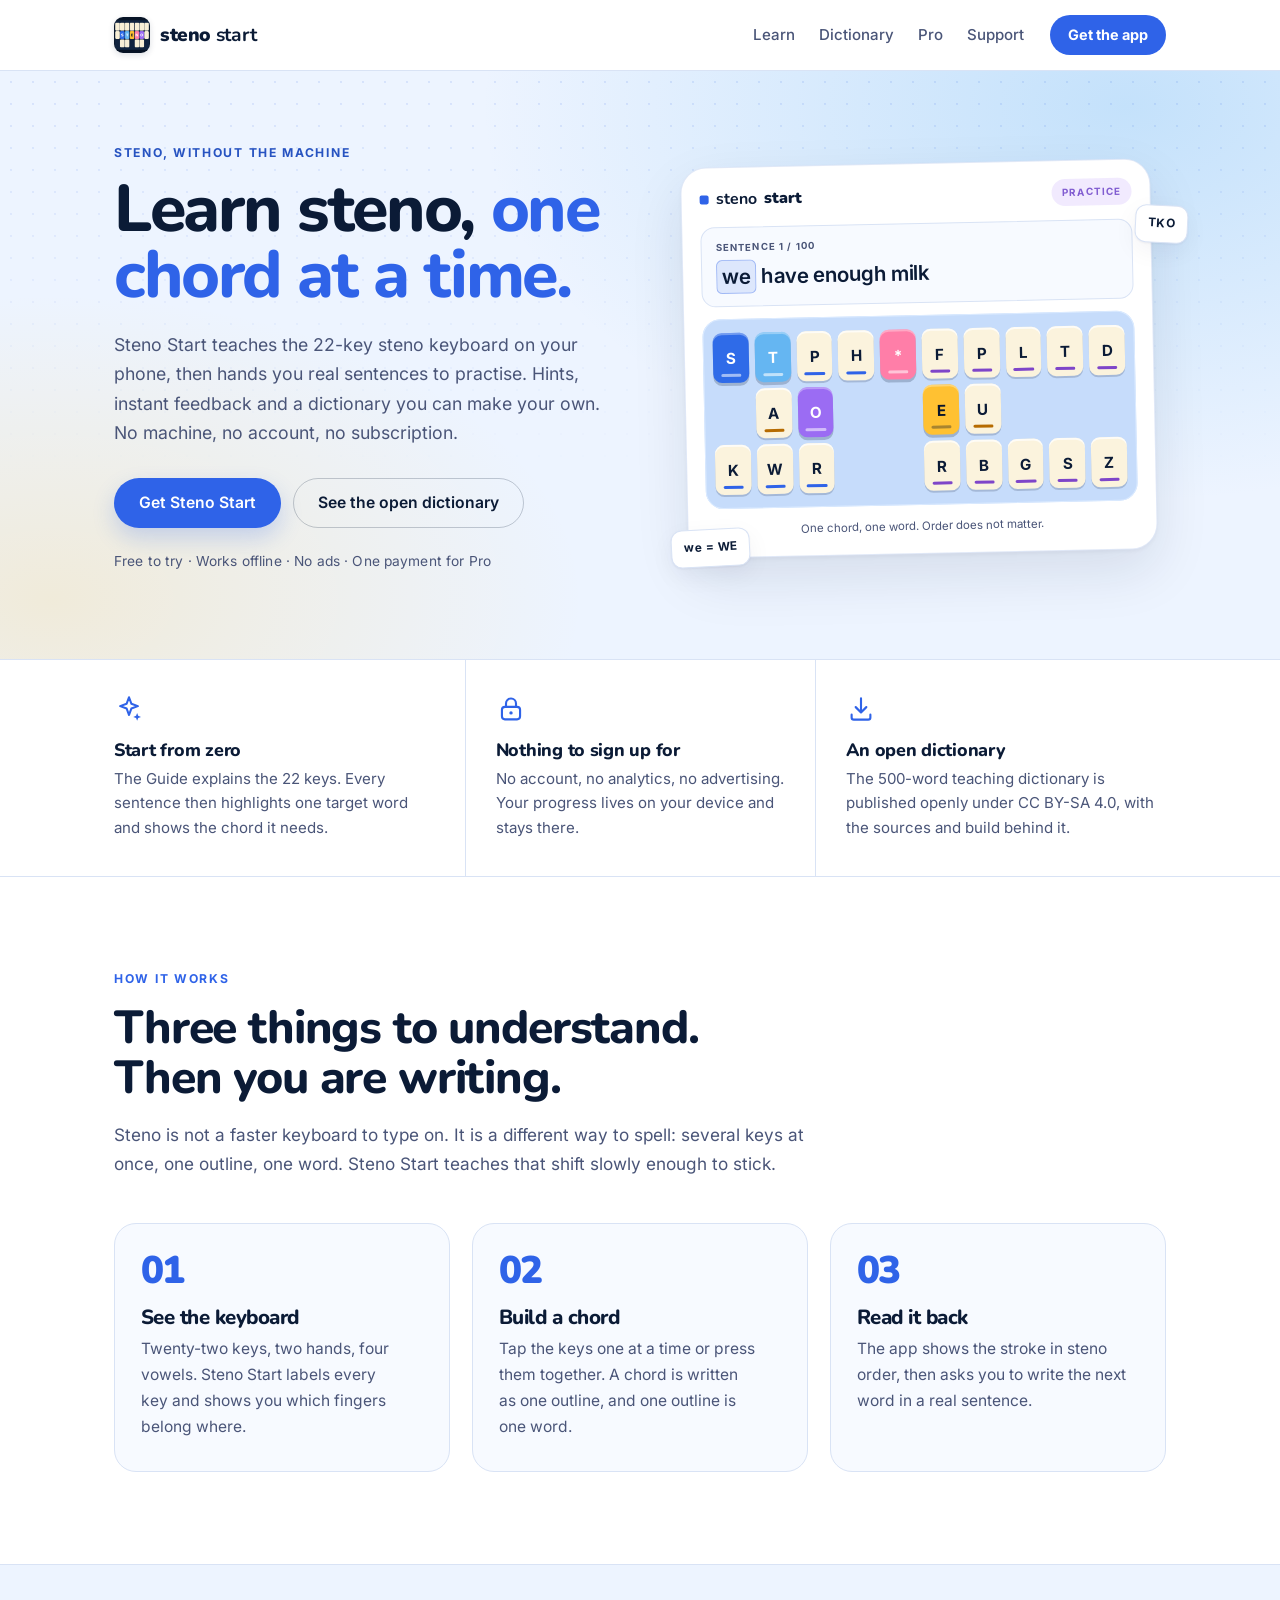
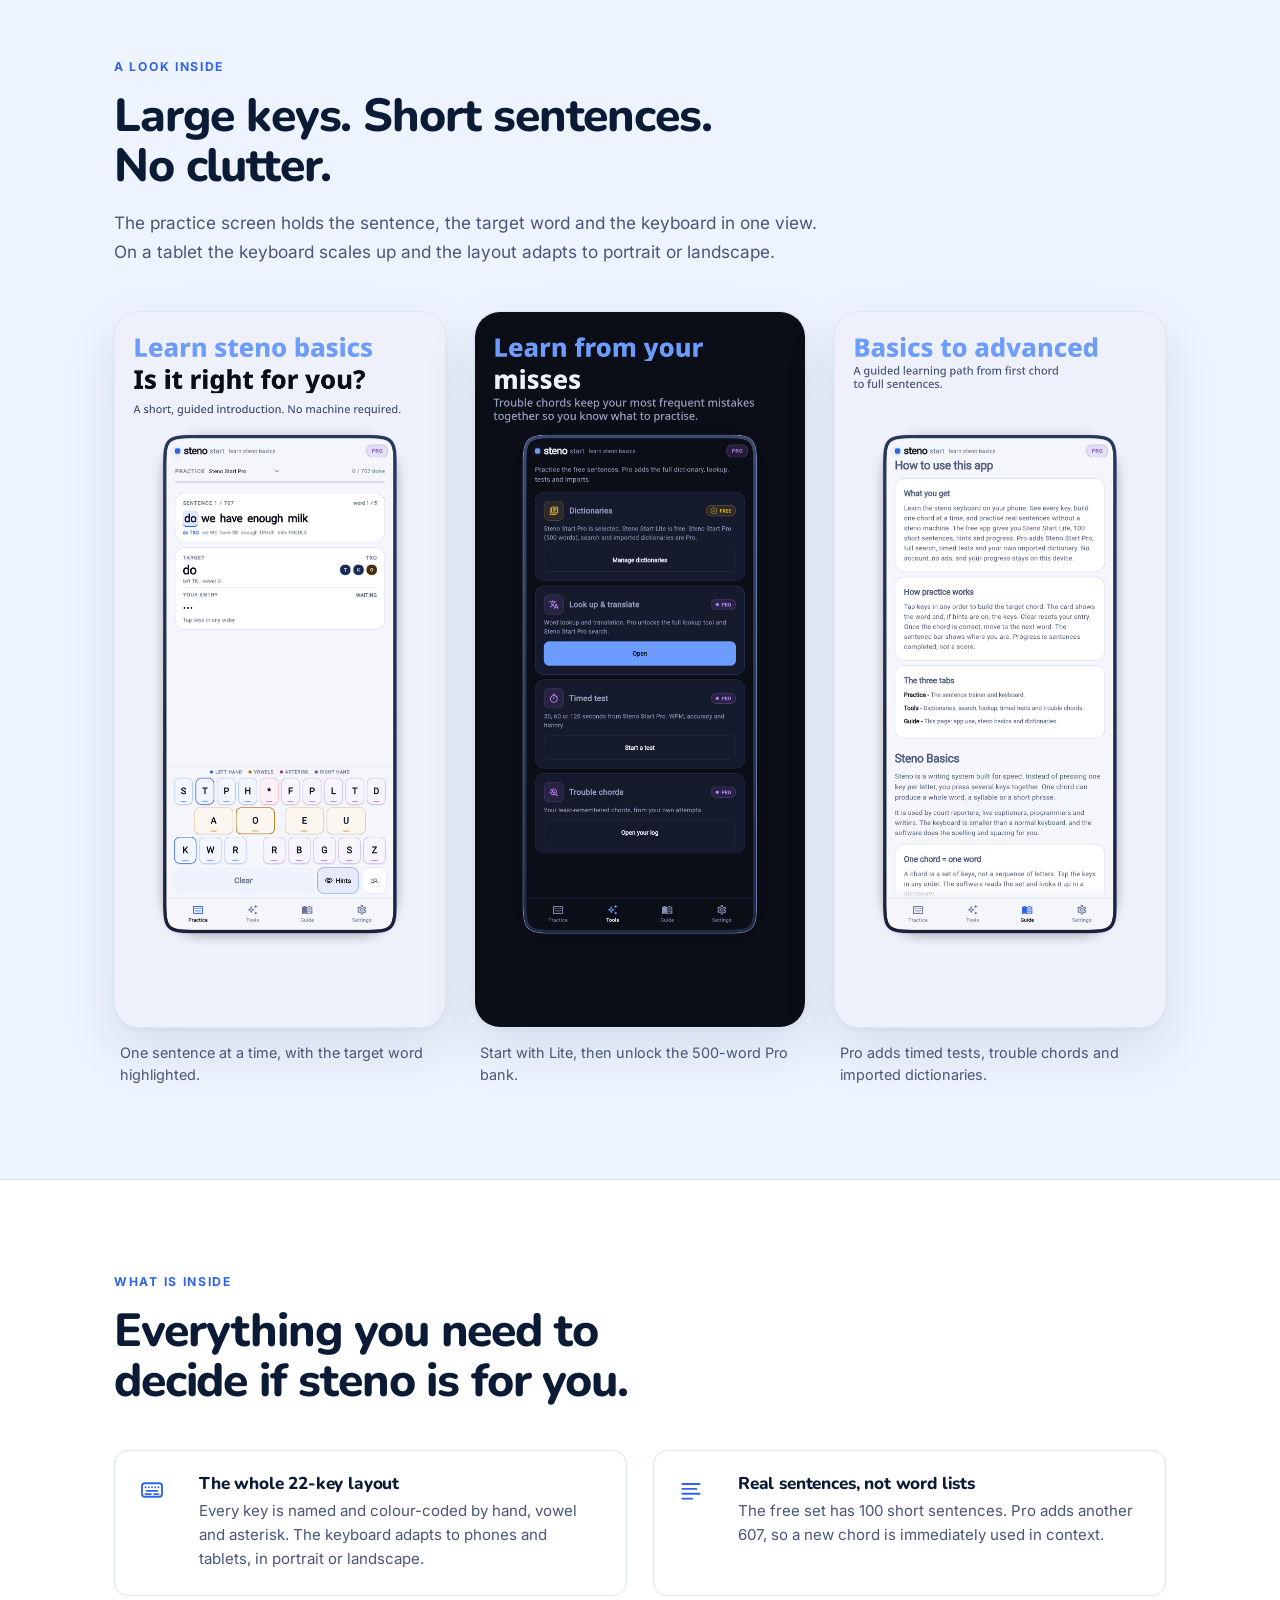
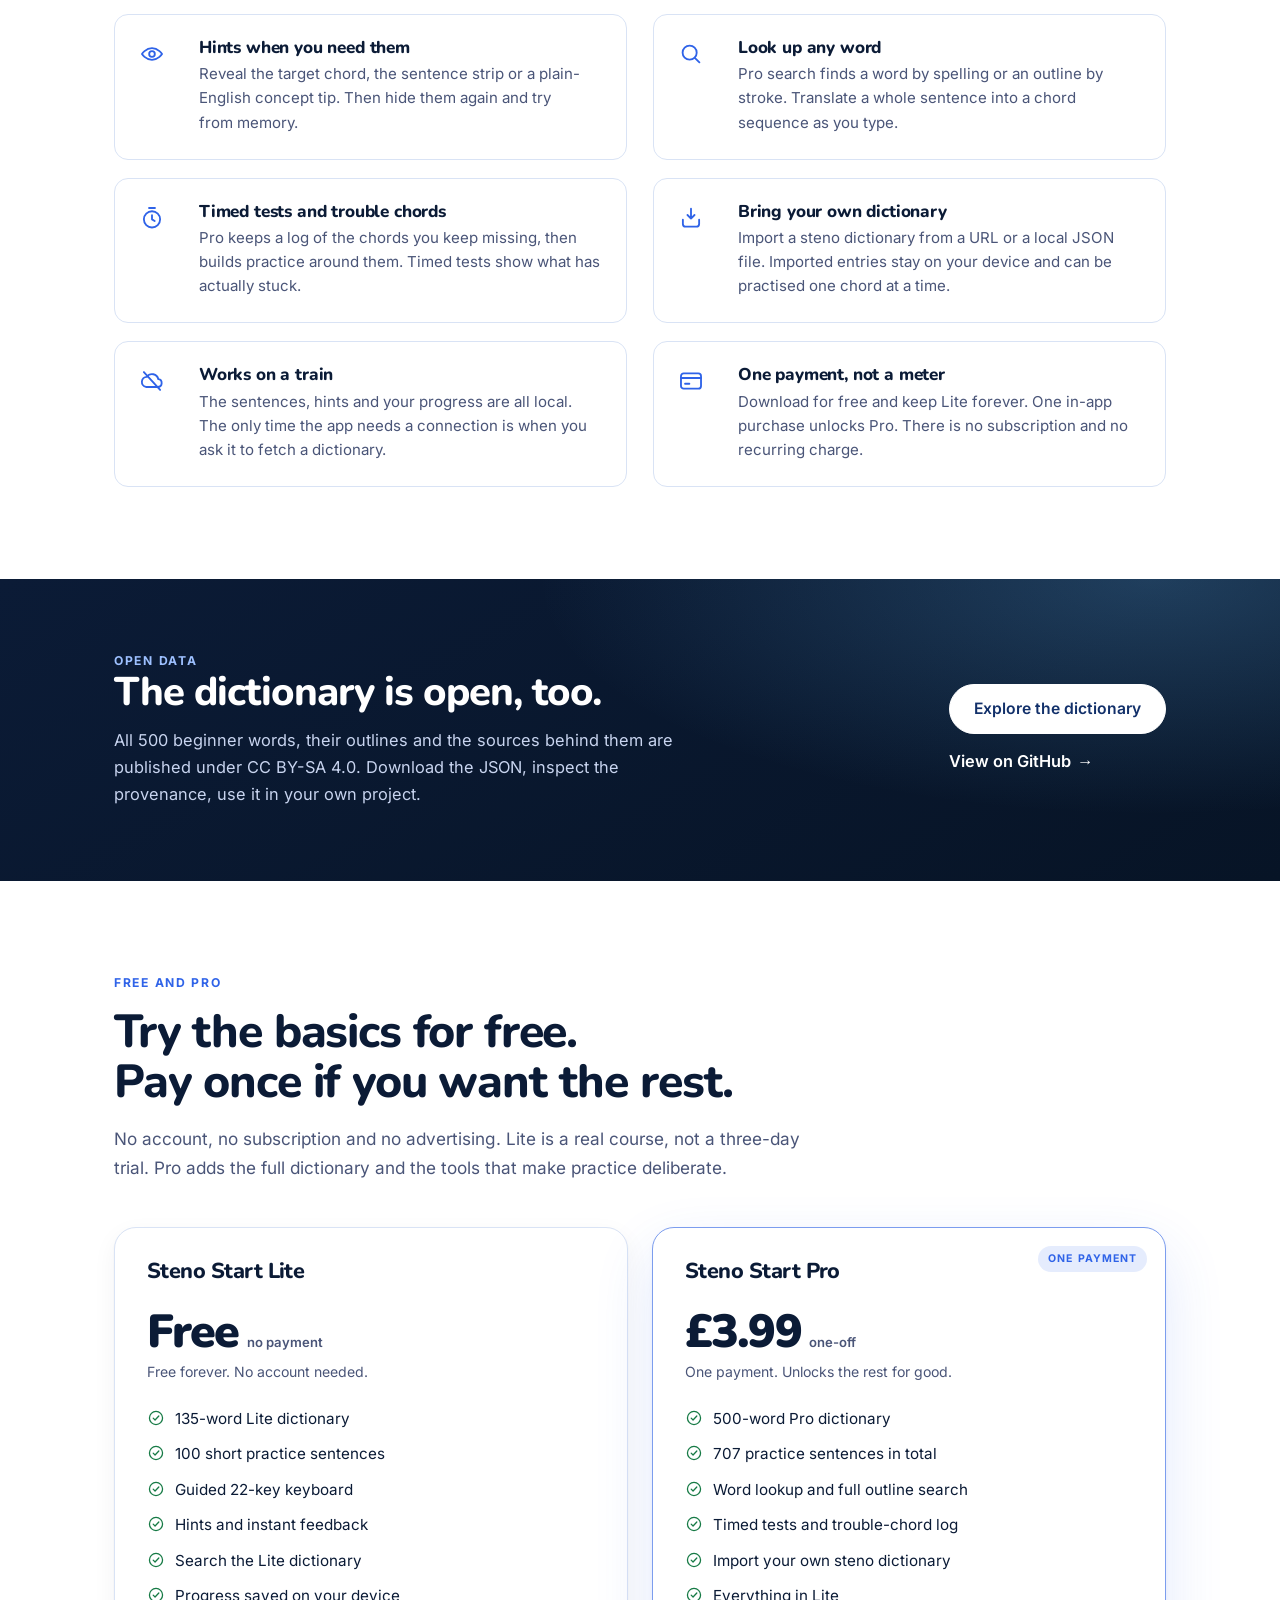
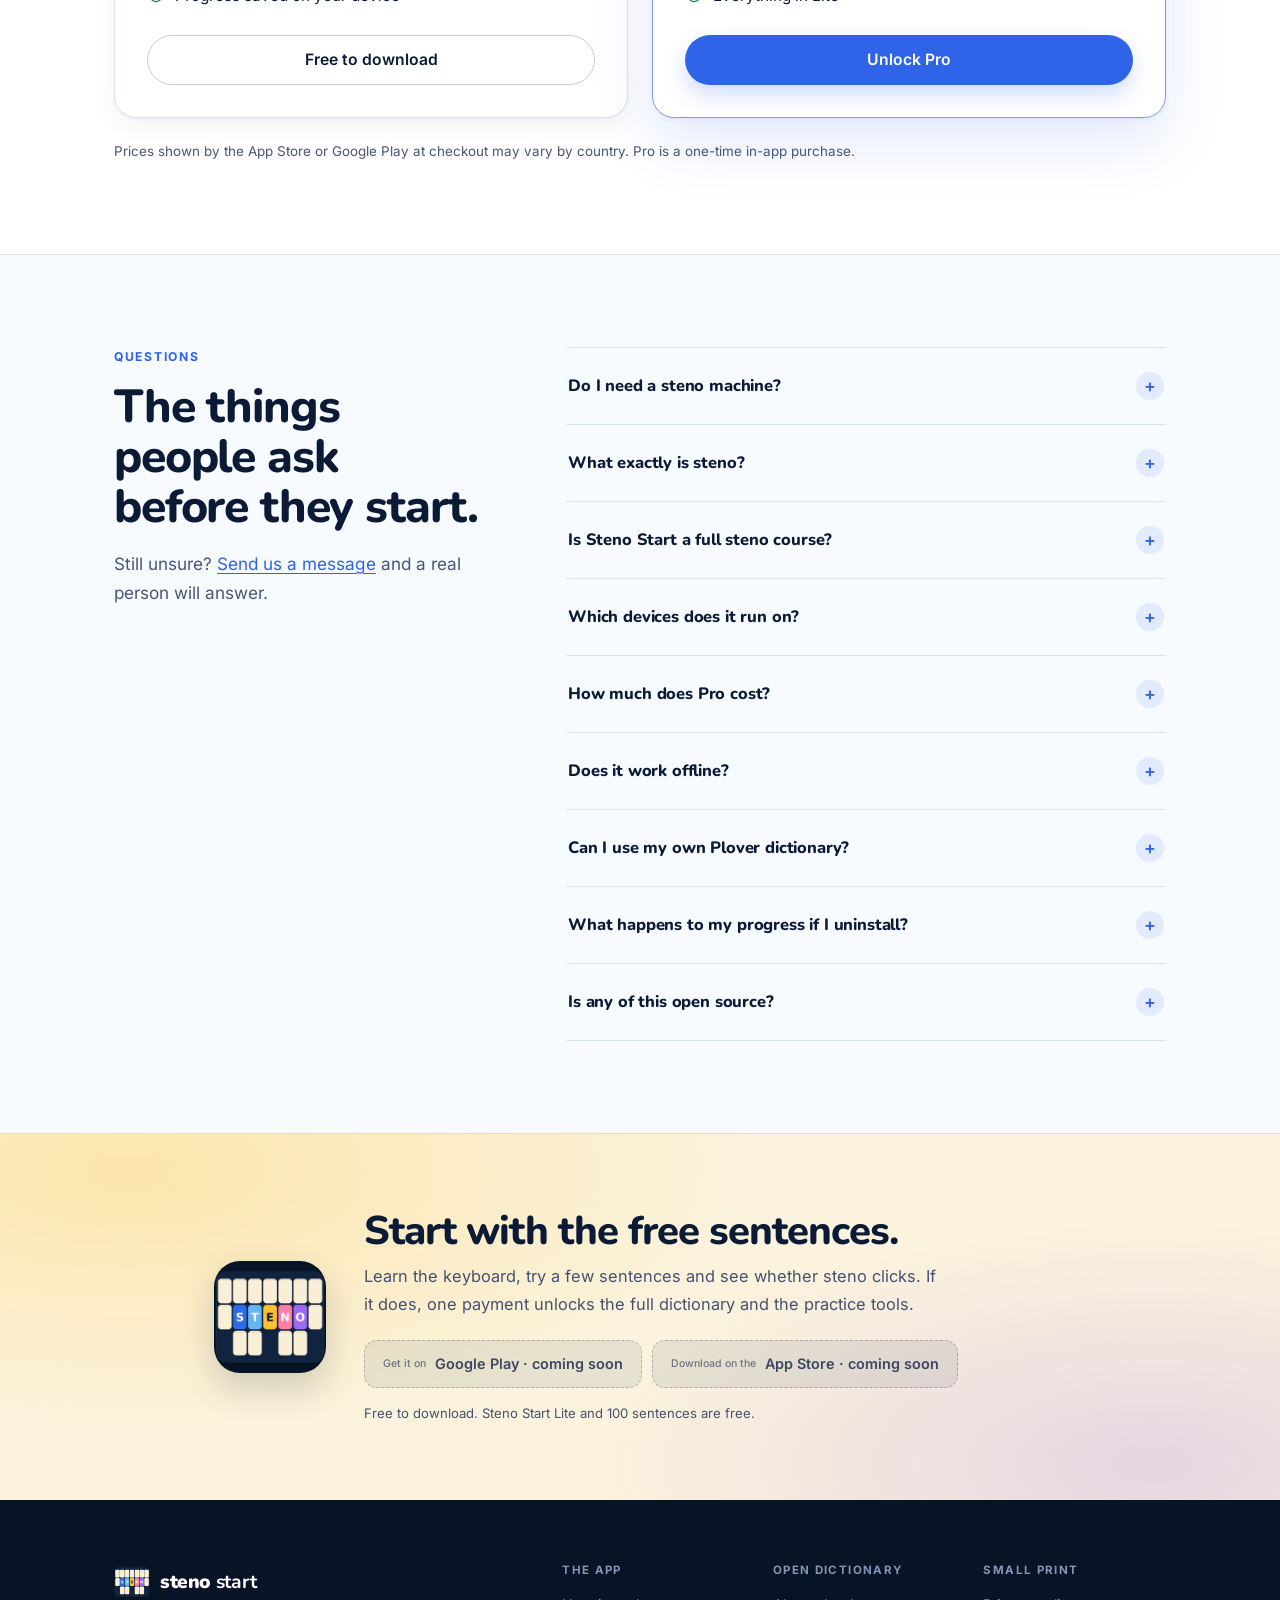
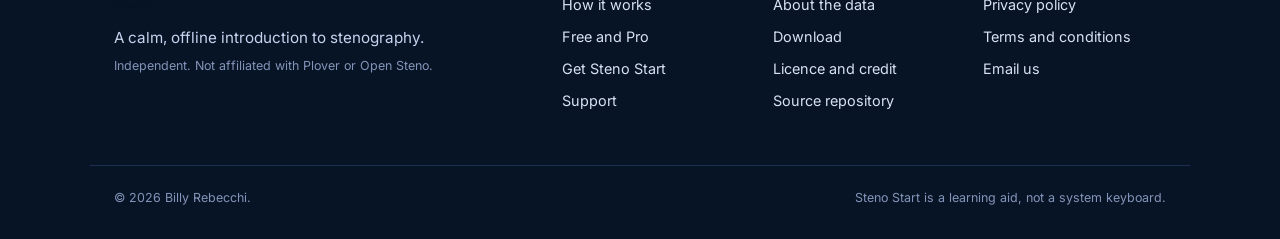
==== index.html @ 087ea514 "Publish from steno@d598748db7edc507db5e87d044914bd99d6e68d4" ====
<!doctype html>
<html lang="en-GB">
<head>
  <meta charset="utf-8">
  <meta name="viewport" content="width=device-width, initial-scale=1">
  <title>Steno Start | Learn steno basics on your phone</title>
  <meta name="description" content="A guided, offline introduction to stenography. Learn the 22-key steno keyboard one chord at a time, then practise real sentences. Free to try, one payment for Pro.">
  <meta name="robots" content="index,follow,max-image-preview:large">
  <meta name="color-scheme" content="light dark">
  <meta name="theme-color" content="#EDF4FF" media="(prefers-color-scheme: light)">
  <meta name="theme-color" content="#071426" media="(prefers-color-scheme: dark)">
  <link rel="canonical" href="https://stenostart.uk/">
  <link rel="alternate" hreflang="en-GB" href="https://stenostart.uk/">

  <meta property="og:type" content="website">
  <meta property="og:site_name" content="Steno Start">
  <meta property="og:locale" content="en_GB">
  <meta property="og:title" content="Steno Start | Learn steno basics on your phone">
  <meta property="og:description" content="A guided, offline introduction to stenography. Learn the 22-key steno keyboard one chord at a time, then practise real sentences. Free to try, one payment for Pro.">
  <meta property="og:url" content="https://stenostart.uk/">
  <meta property="og:image" content="https://stenostart.uk/assets/social.png">
  <meta property="og:image:type" content="image/png">
  <meta property="og:image:width" content="1024">
  <meta property="og:image:height" content="500">
  <meta property="og:image:alt" content="Steno Start — Learn steno basics on your phone.">
  <meta name="twitter:card" content="summary_large_image">
  <meta name="twitter:title" content="Steno Start | Learn steno basics on your phone">
  <meta name="twitter:description" content="A guided, offline introduction to stenography. Learn the 22-key steno keyboard one chord at a time, then practise real sentences. Free to try, one payment for Pro.">
  <meta name="twitter:image" content="https://stenostart.uk/assets/social.png">

  <link rel="preload" href="/assets/fonts/Inter.woff2" as="font" type="font/woff2" crossorigin>
  <link rel="preload" href="/assets/fonts/Nunito.woff2" as="font" type="font/woff2" crossorigin>
  <link rel="stylesheet" href="/assets/style.css?v=9a003804">
  <link rel="icon" href="/favicon.ico" sizes="any">
  <link rel="icon" type="image/png" href="/assets/favicon-32.png" sizes="32x32">
  <link rel="apple-touch-icon" href="/assets/apple-touch-icon.png">
  <script type="application/ld+json">{"@context":"https://schema.org","@graph":[{"@type":"Organization","@id":"https://stenostart.uk/#organisation","name":"Steno Start","url":"https://stenostart.uk/","logo":"https://stenostart.uk/assets/app-icon.png","email":"billy.rebecchi@googlemail.com"},{"@type":"WebSite","@id":"https://stenostart.uk/#website","url":"https://stenostart.uk/","name":"Steno Start","description":"A guided, offline introduction to stenography. Learn the 22-key steno keyboard one chord at a time, then practise real sentences. Free to try, one payment for Pro.","inLanguage":"en-GB","publisher":{"@id":"https://stenostart.uk/#organisation"}},{"@type":"SoftwareApplication","name":"Steno Start","applicationCategory":"EducationalApplication","applicationSubCategory":"Stenography","operatingSystem":"Android, iOS","url":"https://stenostart.uk/","description":"A guided, offline introduction to stenography. Learn the 22-key steno keyboard one chord at a time, then practise real sentences. Free to try, one payment for Pro.","inLanguage":"en-GB","image":"https://stenostart.uk/assets/social.png","publisher":{"@id":"https://stenostart.uk/#organisation"},"offers":[{"@type":"Offer","price":"0","priceCurrency":"GBP","description":"Free download with the Lite dictionary and 100 sentences."},{"@type":"Offer","price":"3.99","priceCurrency":"GBP","description":"One-off in-app purchase that unlocks Steno Start Pro."}]},{"@type":"FAQPage","mainEntity":[{"@type":"Question","name":"Do I need a steno machine?","acceptedAnswer":{"@type":"Answer","text":"No. Steno Start is a phone and tablet trainer: it shows the 22-key layout and lets you tap or touch chords on screen. To write at speed you will still need a steno keyboard or machine and software that runs it. Steno Start is a learning aid, not a system keyboard."}},{"@type":"Question","name":"What exactly is steno?","acceptedAnswer":{"@type":"Answer","text":"Stenography is a chorded way of writing. Instead of typing one letter at a time, you press several keys together and the result is a word, a sound or a brief. Court reporters, captioners and live subtitlers use it to keep up with speech."}},{"@type":"Question","name":"Is Steno Start a full steno course?","acceptedAnswer":{"@type":"Answer","text":"No. It is a guided introduction for someone who wants to understand the keyboard and try the skill before buying hardware or committing to a course. It teaches a 500-word beginner dictionary and gives you plenty of sentences to practise, but it does not promise professional speed."}},{"@type":"Question","name":"Which devices does it run on?","acceptedAnswer":{"@type":"Answer","text":"Steno Start is built for Android phones and tablets, iPhone and iPad. The store listings are being prepared. The site will link to both as soon as they are live."}},{"@type":"Question","name":"How much does Pro cost?","acceptedAnswer":{"@type":"Answer","text":"Pro is one in-app purchase of £3.99 in the UK. The store shows the exact price in your country before you buy. There is no subscription and no recurring charge."}},{"@type":"Question","name":"Does it work offline?","acceptedAnswer":{"@type":"Answer","text":"Yes. Lessons, sentences, hints and progress are stored on your device. The app only uses the network when you ask it to import a dictionary from a URL."}},{"@type":"Question","name":"Can I use my own Plover dictionary?","acceptedAnswer":{"@type":"Answer","text":"You can import a Plover-style JSON dictionary in Pro, from a URL or a local file. It stays on your device. Steno Start is independent and is not affiliated with Plover or Open Steno, and imported outlines are yours to check."}},{"@type":"Question","name":"What happens to my progress if I uninstall?","acceptedAnswer":{"@type":"Answer","text":"Progress is stored locally, so uninstalling removes it unless your phone restores it from a backup. The app has a Reset local progress option if you want to start again deliberately."}},{"@type":"Question","name":"Is any of this open source?","acceptedAnswer":{"@type":"Answer","text":"The 500-word teaching dictionary is published under CC BY-SA 4.0, with a manifest, provenance records and the sources used. You can download it, inspect it, reuse it and share it. The app itself is not open source."}}]}]}</script>
</head>
<body>
  <a class="skip-link" href="#main">Skip to content</a>

  <header class="masthead">
    <div class="shell masthead-inner">
      <a class="wordmark" href="/">
        <img class="wordmark-icon" src="/assets/app-icon.png?v=9a003804" alt="" width="36" height="36">
        <span><strong>steno</strong> start</span>
      </a>
      <nav class="masthead-nav" aria-label="Primary">
        <a href="/#learn">Learn</a>
        <a href="/dictionary/">Dictionary</a>
        <a href="/#pro">Pro</a>
        <a href="/support/">Support</a>
      </nav>
      <a class="masthead-cta" href="/#get">Get the app</a>
      <details class="mobile-nav">
        <summary>Menu</summary>
        <nav aria-label="Mobile">
          <a href="/#learn">Learn</a>
          <a href="/dictionary/">Dictionary</a>
          <a href="/#pro">Pro</a>
          <a href="/support/">Support</a>
          <a href="/#get">Get the app</a>
        </nav>
      </details>
    </div>
  </header>

  <main id="main">
<section class="hero">
  <div class="shell hero-inner">
    <div class="hero-copy">
      <p class="eyebrow">Steno, without the machine</p>
      <h1>Learn steno, <span class="accent">one chord at a time.</span></h1>
      <p class="hero-intro">Steno Start teaches the 22-key steno keyboard on your phone, then hands you real sentences to practise. Hints, instant feedback and a dictionary you can make your own. No machine, no account, no subscription.</p>
      <div class="hero-actions">
        <a class="button primary" href="#get">Get Steno Start</a>
        <a class="button ghost" href="/dictionary/">See the open dictionary</a>
      </div>
      <p class="hero-proof">Free to try · Works offline · No ads · One payment for Pro</p>
    </div>
    <div class="hero-visual">
      <div class="keyboard-card">
        <div class="keyboard-topline">
          <span class="app-name"><span class="app-dot" aria-hidden="true"></span>steno <b>start</b></span>
          <span class="keyboard-badge">PRACTICE</span>
        </div>
        <div class="keyboard-sentence">
          <span class="sentence-label">SENTENCE 1 / 100</span>
          <p><span class="sentence-target">we</span> have enough milk</p>
        </div>
        <div class="keyboard" role="img" aria-label="The 22-key steno keyboard, with the letters S T E N O highlighted on the middle row">
          <span class="kb-key is-left chip-s kb-1">S</span>
          <span class="kb-key is-left chip-t kb-2">T</span>
          <span class="kb-key is-left kb-3">P</span>
          <span class="kb-key is-left kb-4">H</span>
          <span class="kb-key is-star chip-star kb-5">*</span>
          <span class="kb-key is-right kb-6">F</span>
          <span class="kb-key is-right kb-7">P</span>
          <span class="kb-key is-right kb-8">L</span>
          <span class="kb-key is-right kb-9">T</span>
          <span class="kb-key is-right kb-10">D</span>
          <span class="kb-key is-vowel kb-2 kb-row-2">A</span>
          <span class="kb-key is-vowel chip-o kb-3 kb-row-2">O</span>
          <span class="kb-key is-vowel chip-e kb-6 kb-row-2">E</span>
          <span class="kb-key is-vowel kb-7 kb-row-2">U</span>
          <span class="kb-key is-left kb-1 kb-row-3">K</span>
          <span class="kb-key is-left kb-2 kb-row-3">W</span>
          <span class="kb-key is-left kb-3 kb-row-3">R</span>
          <span class="kb-key is-right kb-6 kb-row-3">R</span>
          <span class="kb-key is-right kb-7 kb-row-3">B</span>
          <span class="kb-key is-right kb-8 kb-row-3">G</span>
          <span class="kb-key is-right kb-9 kb-row-3">S</span>
          <span class="kb-key is-right kb-10 kb-row-3">Z</span>
        </div>
        <div class="keyboard-caption">One chord, one word. Order does not matter.</div>
      </div>
      <div class="float-chip chip-one" aria-hidden="true">TKO</div>
      <div class="float-chip chip-two" aria-hidden="true">we = WE</div>
    </div>
  </div>
</section>

<section class="highlights">
  <div class="shell">
    <ul class="highlight-list">
      <li>
        <svg class="icon highlight-icon" aria-hidden="true"><use href="/assets/icons.svg#spark"></use></svg>
        <h2>Start from zero</h2>
        <p>The Guide explains the 22 keys. Every sentence then highlights one target word and shows the chord it needs.</p>
      </li>
      <li>
        <svg class="icon highlight-icon" aria-hidden="true"><use href="/assets/icons.svg#lock"></use></svg>
        <h2>Nothing to sign up for</h2>
        <p>No account, no analytics, no advertising. Your progress lives on your device and stays there.</p>
      </li>
      <li>
        <svg class="icon highlight-icon" aria-hidden="true"><use href="/assets/icons.svg#download"></use></svg>
        <h2>An open dictionary</h2>
        <p>The 500-word teaching dictionary is published openly under CC BY-SA 4.0, with the sources and build behind it.</p>
      </li>
    </ul>
  </div>
</section>

<section class="section steps" id="learn">
  <div class="shell">
    <div class="section-head">
      <p class="eyebrow dark">How it works</p>
      <h2>Three things to understand.<br>Then you are writing.</h2>
      <p class="section-intro">Steno is not a faster keyboard to type on. It is a different way to spell: several keys at once, one outline, one word. Steno Start teaches that shift slowly enough to stick.</p>
    </div>
    <ol class="step-grid">
      <li>
        <span class="step-number">01</span>
        <h3>See the keyboard</h3>
        <p>Twenty-two keys, two hands, four vowels. Steno Start labels every key and shows you which fingers belong where.</p>
      </li>
      <li>
        <span class="step-number">02</span>
        <h3>Build a chord</h3>
        <p>Tap the keys one at a time or press them together. A chord is written as one outline, and one outline is one word.</p>
      </li>
      <li>
        <span class="step-number">03</span>
        <h3>Read it back</h3>
        <p>The app shows the stroke in steno order, then asks you to write the next word in a real sentence.</p>
      </li>
    </ol>
  </div>
</section>

<section class="section shots">
  <div class="shell">
    <div class="section-head">
      <p class="eyebrow dark">A look inside</p>
      <h2>Large keys. Short sentences.<br>No clutter.</h2>
      <p class="section-intro">The practice screen holds the sentence, the target word and the keyboard in one view. On a tablet the keyboard scales up and the layout adapts to portrait or landscape.</p>
    </div>
    <div class="shot-grid">
      <figure>
        <img src="/assets/screens/learn.png?v=9a003804" alt="Steno Start practice screen showing a sentence, the target word and the 22-key steno keyboard." width="1290" height="2796" loading="lazy">
        <figcaption>One sentence at a time, with the target word highlighted.</figcaption>
      </figure>
      <figure>
        <img src="/assets/screens/dictionaries.png?v=9a003804" alt="Steno Start dictionary screen listing the free Lite and Pro word banks." width="1290" height="2796" loading="lazy">
        <figcaption>Start with Lite, then unlock the 500-word Pro bank.</figcaption>
      </figure>
      <figure>
        <img src="/assets/screens/pro-tools.png?v=9a003804" alt="Steno Start Pro tools screen with timed tests, a trouble-chord log and sentence practice." width="1290" height="2796" loading="lazy">
        <figcaption>Pro adds timed tests, trouble chords and imported dictionaries.</figcaption>
      </figure>
    </div>
  </div>
</section>

<section class="section features">
  <div class="shell">
    <div class="section-head">
      <p class="eyebrow dark">What is inside</p>
      <h2>Everything you need to<br>decide if steno is for you.</h2>
    </div>
    <ul class="feature-grid">
      <li>
        <svg class="icon" aria-hidden="true"><use href="/assets/icons.svg#keyboard"></use></svg>
        <div>
          <h3>The whole 22-key layout</h3>
          <p>Every key is named and colour-coded by hand, vowel and asterisk. The keyboard adapts to phones and tablets, in portrait or landscape.</p>
        </div>
      </li>
      <li>
        <svg class="icon" aria-hidden="true"><use href="/assets/icons.svg#sentence"></use></svg>
        <div>
          <h3>Real sentences, not word lists</h3>
          <p>The free set has 100 short sentences. Pro adds another 607, so a new chord is immediately used in context.</p>
        </div>
      </li>
      <li>
        <svg class="icon" aria-hidden="true"><use href="/assets/icons.svg#eye"></use></svg>
        <div>
          <h3>Hints when you need them</h3>
          <p>Reveal the target chord, the sentence strip or a plain-English concept tip. Then hide them again and try from memory.</p>
        </div>
      </li>
      <li>
        <svg class="icon" aria-hidden="true"><use href="/assets/icons.svg#search"></use></svg>
        <div>
          <h3>Look up any word</h3>
          <p>Pro search finds a word by spelling or an outline by stroke. Translate a whole sentence into a chord sequence as you type.</p>
        </div>
      </li>
      <li>
        <svg class="icon" aria-hidden="true"><use href="/assets/icons.svg#timer"></use></svg>
        <div>
          <h3>Timed tests and trouble chords</h3>
          <p>Pro keeps a log of the chords you keep missing, then builds practice around them. Timed tests show what has actually stuck.</p>
        </div>
      </li>
      <li>
        <svg class="icon" aria-hidden="true"><use href="/assets/icons.svg#import"></use></svg>
        <div>
          <h3>Bring your own dictionary</h3>
          <p>Import a steno dictionary from a URL or a local JSON file. Imported entries stay on your device and can be practised one chord at a time.</p>
        </div>
      </li>
      <li>
        <svg class="icon" aria-hidden="true"><use href="/assets/icons.svg#offline"></use></svg>
        <div>
          <h3>Works on a train</h3>
          <p>The sentences, hints and your progress are all local. The only time the app needs a connection is when you ask it to fetch a dictionary.</p>
        </div>
      </li>
      <li>
        <svg class="icon" aria-hidden="true"><use href="/assets/icons.svg#card"></use></svg>
        <div>
          <h3>One payment, not a meter</h3>
          <p>Download for free and keep Lite forever. One in-app purchase unlocks Pro. There is no subscription and no recurring charge.</p>
        </div>
      </li>
    </ul>
  </div>
</section>

<section class="dictionary-band">
  <div class="shell dictionary-band-inner">
    <div>
      <p class="eyebrow">Open data</p>
      <h2>The dictionary is open, too.</h2>
      <p>All 500 beginner words, their outlines and the sources behind them are published under CC BY-SA 4.0. Download the JSON, inspect the provenance, use it in your own project.</p>
    </div>
    <div class="dictionary-band-actions">
      <a class="button light" href="/dictionary/">Explore the dictionary</a>
      <a class="text-link light-link" href="https://github.com/thebillington/steno-start-open-dict" rel="noopener">View on GitHub <span aria-hidden="true">→</span></a>
    </div>
  </div>
</section>

<section class="section pricing" id="pro">
  <div class="shell">
    <div class="section-head">
      <p class="eyebrow dark">Free and Pro</p>
      <h2>Try the basics for free.<br>Pay once if you want the rest.</h2>
      <p class="section-intro">No account, no subscription and no advertising. Lite is a real course, not a three-day trial. Pro adds the full dictionary and the tools that make practice deliberate.</p>
    </div>
    <div class="plan-grid">
      <article class="plan">
                <h3>Steno Start Lite</h3>
        <p class="plan-price"><strong>Free</strong><span>no payment</span></p>
        <p class="plan-note">Free forever. No account needed.</p>
        <ul class="plan-points">
          <li><svg class="icon" aria-hidden="true"><use href="/assets/icons.svg#check"></use></svg><span>135-word Lite dictionary</span></li>
          <li><svg class="icon" aria-hidden="true"><use href="/assets/icons.svg#check"></use></svg><span>100 short practice sentences</span></li>
          <li><svg class="icon" aria-hidden="true"><use href="/assets/icons.svg#check"></use></svg><span>Guided 22-key keyboard</span></li>
          <li><svg class="icon" aria-hidden="true"><use href="/assets/icons.svg#check"></use></svg><span>Hints and instant feedback</span></li>
          <li><svg class="icon" aria-hidden="true"><use href="/assets/icons.svg#check"></use></svg><span>Search the Lite dictionary</span></li>
          <li><svg class="icon" aria-hidden="true"><use href="/assets/icons.svg#check"></use></svg><span>Progress saved on your device</span></li>
        </ul>
        <a class="button ghost" href="#get">Free to download</a>
      </article>
      <article class="plan featured">
        <span class="plan-badge">One payment</span>
        <h3>Steno Start Pro</h3>
        <p class="plan-price"><strong>£3.99</strong><span>one-off</span></p>
        <p class="plan-note">One payment. Unlocks the rest for good.</p>
        <ul class="plan-points">
          <li><svg class="icon" aria-hidden="true"><use href="/assets/icons.svg#check"></use></svg><span>500-word Pro dictionary</span></li>
          <li><svg class="icon" aria-hidden="true"><use href="/assets/icons.svg#check"></use></svg><span>707 practice sentences in total</span></li>
          <li><svg class="icon" aria-hidden="true"><use href="/assets/icons.svg#check"></use></svg><span>Word lookup and full outline search</span></li>
          <li><svg class="icon" aria-hidden="true"><use href="/assets/icons.svg#check"></use></svg><span>Timed tests and trouble-chord log</span></li>
          <li><svg class="icon" aria-hidden="true"><use href="/assets/icons.svg#check"></use></svg><span>Import your own steno dictionary</span></li>
          <li><svg class="icon" aria-hidden="true"><use href="/assets/icons.svg#check"></use></svg><span>Everything in Lite</span></li>
        </ul>
        <a class="button primary" href="#get">Unlock Pro</a>
      </article>
    </div>
    <p class="pricing-note">Prices shown by the App Store or Google Play at checkout may vary by country. Pro is a one-time in-app purchase.</p>
  </div>
</section>

<section class="section faq" id="faq">
  <div class="shell faq-inner">
    <div class="section-head faq-head">
      <p class="eyebrow dark">Questions</p>
      <h2>The things people ask<br>before they start.</h2>
      <p class="section-intro">Still unsure? <a href="/support/">Send us a message</a> and a real person will answer.</p>
    </div>
    <div class="faq-list">
      <details>
        <summary>Do I need a steno machine?</summary>
        <p>No. Steno Start is a phone and tablet trainer: it shows the 22-key layout and lets you tap or touch chords on screen. To write at speed you will still need a steno keyboard or machine and software that runs it. Steno Start is a learning aid, not a system keyboard.</p>
      </details>
      <details>
        <summary>What exactly is steno?</summary>
        <p>Stenography is a chorded way of writing. Instead of typing one letter at a time, you press several keys together and the result is a word, a sound or a brief. Court reporters, captioners and live subtitlers use it to keep up with speech.</p>
      </details>
      <details>
        <summary>Is Steno Start a full steno course?</summary>
        <p>No. It is a guided introduction for someone who wants to understand the keyboard and try the skill before buying hardware or committing to a course. It teaches a 500-word beginner dictionary and gives you plenty of sentences to practise, but it does not promise professional speed.</p>
      </details>
      <details>
        <summary>Which devices does it run on?</summary>
        <p>Steno Start is built for Android phones and tablets, iPhone and iPad. The store listings are being prepared. The site will link to both as soon as they are live.</p>
      </details>
      <details>
        <summary>How much does Pro cost?</summary>
        <p>Pro is one in-app purchase of £3.99 in the UK. The store shows the exact price in your country before you buy. There is no subscription and no recurring charge.</p>
      </details>
      <details>
        <summary>Does it work offline?</summary>
        <p>Yes. Lessons, sentences, hints and progress are stored on your device. The app only uses the network when you ask it to import a dictionary from a URL.</p>
      </details>
      <details>
        <summary>Can I use my own Plover dictionary?</summary>
        <p>You can import a Plover-style JSON dictionary in Pro, from a URL or a local file. It stays on your device. Steno Start is independent and is not affiliated with Plover or Open Steno, and imported outlines are yours to check.</p>
      </details>
      <details>
        <summary>What happens to my progress if I uninstall?</summary>
        <p>Progress is stored locally, so uninstalling removes it unless your phone restores it from a backup. The app has a Reset local progress option if you want to start again deliberately.</p>
      </details>
      <details>
        <summary>Is any of this open source?</summary>
        <p>The 500-word teaching dictionary is published under CC BY-SA 4.0, with a manifest, provenance records and the sources used. You can download it, inspect it, reuse it and share it. The app itself is not open source.</p>
      </details>
    </div>
  </div>
</section>

<section class="get" id="get">
  <div class="shell get-inner">
    <img class="get-icon" src="/assets/app-icon.png?v=9a003804" alt="" width="112" height="112">
    <div class="get-copy">
      <h2>Start with the free sentences.</h2>
      <p>Learn the keyboard, try a few sentences and see whether steno clicks. If it does, one payment unlocks the full dictionary and the practice tools.</p>
      <div class="store-row">
        <span class="store-badge is-soon" aria-disabled="true"><span>Get it on</span>Google Play · coming soon</span>
        <span class="store-badge is-soon" aria-disabled="true"><span>Download on the</span>App Store · coming soon</span>
      </div>
      <p class="get-note">Free to download. Steno Start Lite and 100 sentences are free.</p>
    </div>
  </div>
</section>

  </main>

  <footer class="footer">
    <div class="shell footer-inner">
      <div class="footer-brand">
        <a class="wordmark" href="/">
          <img class="wordmark-icon" src="/assets/app-icon.png?v=9a003804" alt="" width="32" height="32">
          <span><strong>steno</strong> start</span>
        </a>
        <p class="footer-tag">A calm, offline introduction to stenography.</p>
        <p class="footer-independent">Independent. Not affiliated with Plover or Open Steno.</p>
      </div>
      <nav class="footer-nav" aria-label="Footer">
        <div>
          <h2>The app</h2>
          <a href="/#learn">How it works</a>
          <a href="/#pro">Free and Pro</a>
          <a href="/#get">Get Steno Start</a>
          <a href="/support/">Support</a>
        </div>
        <div>
          <h2>Open dictionary</h2>
          <a href="/dictionary/">About the data</a>
          <a href="/dictionary/#download">Download</a>
          <a href="/dictionary/#licence">Licence and credit</a>
          <a href="https://github.com/thebillington/steno-start-open-dict" rel="noopener">Source repository</a>
        </div>
        <div>
          <h2>Small print</h2>
          <a href="/privacy/">Privacy policy</a>
          <a href="/terms/">Terms and conditions</a>
          <a href="mailto:billy.rebecchi@googlemail.com">Email us</a>
        </div>
      </nav>
    </div>
    <div class="shell footer-legal">
      <p>&copy; 2026 Billy Rebecchi.</p>
      <p>Steno Start is a learning aid, not a system keyboard.</p>
    </div>
  </footer>
</body>
</html>
---- assets/style.css ----
/* Steno Start — the site.
   Type and colour come from the app icon: a blue keyboard plate, cream keys
   and five colour-coded steno keys. Nunito for display, Inter for text. */

@font-face {
  font-family: "Inter";
  src: url("/assets/fonts/Inter.woff2") format("woff2");
  font-weight: 400 700;
  font-style: normal;
  font-display: swap;
}

@font-face {
  font-family: "Nunito";
  src: url("/assets/fonts/Nunito.woff2") format("woff2");
  font-weight: 700 900;
  font-style: normal;
  font-display: swap;
}

:root {
  --brand: #2f63e8;
  --brand-deep: #1e48b8;
  --sky: #65b6f2;
  --amber: #ffc132;
  --pink: #ff6b9d;
  --purple: #9b6cf3;
  --ink: #0b1b36;
  --muted: #4a5578;
  --line: #d9e3f5;
  --paper: #ffffff;
  --wash: #edf4ff;
  --wash-2: #f7faff;
  --cream: #fbf3dd;
  --cream-deep: #f5e7c2;
  --warm: #fbf3dd;
  --warm-line: #eadcb4;
  --warm-ink: #0b1b36;
  --warm-muted: #46516f;
  --warm-glow-a: rgba(255, 193, 50, .28);
  --warm-glow-b: rgba(155, 108, 243, .22);
  --navy: #071426;
  --on-brand: #ffffff;
  --ok: #167a45;
  --shadow-sm: 0 1px 2px rgba(11, 27, 54, .05), 0 8px 24px rgba(11, 27, 54, .05);
  --shadow: 0 2px 4px rgba(11, 27, 54, .04), 0 22px 54px rgba(11, 27, 54, .10);
  --radius: 22px;
  --radius-sm: 14px;
  --shell: 1100px;
}

@media (prefers-color-scheme: dark) {
  :root {
    --brand: #6d9cff;
    --brand-deep: #4f7fe8;
    --ink: #eef0fb;
    --muted: #a8b3d1;
    --line: #243354;
    --paper: #0b0e17;
    --wash: #0f1422;
    --wash-2: #111830;
    --cream: #f8efd6;
    --cream-deep: #e9dcb9;
    --warm: #17140f;
    --warm-line: #332c1d;
    --warm-ink: #f3edea;
    --warm-muted: #c4b9a8;
    --warm-glow-a: rgba(255, 193, 50, .10);
    --warm-glow-b: rgba(155, 108, 243, .12);
    --navy: #071426;
    --on-brand: #081022;
    --ok: #4ade80;
    --shadow-sm: 0 1px 2px rgba(0, 0, 0, .35), 0 10px 28px rgba(0, 0, 0, .28);
    --shadow: 0 2px 4px rgba(0, 0, 0, .4), 0 24px 60px rgba(0, 0, 0, .4);
  }
}

*,
*::before,
*::after { box-sizing: border-box; }

html {
  -webkit-text-size-adjust: 100%;
  scroll-behavior: smooth;
  scroll-padding-top: 84px;
}

@media (prefers-reduced-motion: reduce) {
  html { scroll-behavior: auto; }
  *, *::before, *::after { animation-duration: .01ms !important; transition-duration: .01ms !important; }
}

body {
  margin: 0;
  background: var(--paper);
  color: var(--ink);
  font-family: "Inter", -apple-system, BlinkMacSystemFont, "Segoe UI", Roboto, sans-serif;
  font-size: 1.02rem;
  line-height: 1.68;
  -webkit-font-smoothing: antialiased;
  text-rendering: optimizeLegibility;
}

img { max-width: 100%; height: auto; }

a { color: var(--brand); text-underline-offset: 3px; }

h1, h2, h3 {
  font-family: "Nunito", "Inter", system-ui, sans-serif;
  font-weight: 800;
  letter-spacing: -0.025em;
  line-height: 1.08;
  text-wrap: balance;
}

p { text-wrap: pretty; }

.shell {
  width: 100%;
  max-width: var(--shell);
  margin: 0 auto;
  padding: 0 24px;
}

.visually-hidden {
  position: absolute;
  width: 1px;
  height: 1px;
  margin: -1px;
  padding: 0;
  overflow: hidden;
  clip: rect(0 0 0 0);
  white-space: nowrap;
  border: 0;
}

.skip-link {
  position: absolute;
  left: -9999px;
  top: 0;
  background: var(--paper);
  color: var(--ink);
  padding: 12px 18px;
  border-radius: 0 0 10px 0;
  z-index: 20;
}

.skip-link:focus { left: 0; }

:focus-visible {
  outline: 3px solid var(--brand);
  outline-offset: 3px;
  border-radius: 4px;
}

.icon {
  width: 1.35em;
  height: 1.35em;
  flex: none;
  vertical-align: -0.2em;
}

/* ---------- masthead ---------- */

.masthead {
  position: sticky;
  top: 0;
  z-index: 10;
  background: color-mix(in srgb, var(--paper) 88%, transparent);
  backdrop-filter: saturate(180%) blur(14px);
  border-bottom: 1px solid var(--line);
}

.masthead-inner {
  display: flex;
  align-items: center;
  gap: 26px;
  min-height: 70px;
}

.wordmark {
  display: inline-flex;
  align-items: center;
  gap: 10px;
  color: var(--ink);
  text-decoration: none;
  font-family: "Nunito", sans-serif;
  font-weight: 700;
  font-size: 1.2rem;
  letter-spacing: -0.02em;
  flex: none;
}

.wordmark strong { font-weight: 900; }

.wordmark-icon {
  width: 36px;
  height: 36px;
  border-radius: 9px;
  box-shadow: 0 2px 6px rgba(11, 27, 54, .14);
}

.masthead-nav {
  display: flex;
  gap: 24px;
  margin-left: auto;
}

.masthead-nav a {
  color: var(--muted);
  text-decoration: none;
  font-size: .94rem;
  font-weight: 500;
}

.masthead-nav a:hover { color: var(--ink); }

.masthead-cta {
  display: inline-flex;
  align-items: center;
  justify-content: center;
  min-height: 40px;
  padding: 0 18px;
  border-radius: 999px;
  background: var(--brand);
  color: var(--on-brand);
  text-decoration: none;
  font-size: .9rem;
  font-weight: 700;
  white-space: nowrap;
}

.masthead-cta:hover { background: var(--brand-deep); }

.mobile-nav { display: none; position: relative; }

.mobile-nav summary {
  list-style: none;
  cursor: pointer;
  padding: 8px 12px;
  border: 1px solid var(--line);
  border-radius: 999px;
  font-size: .85rem;
  font-weight: 600;
  color: var(--ink);
}

.mobile-nav summary::-webkit-details-marker { display: none; }

.mobile-nav summary::after {
  content: " ▾";
  font-size: .7rem;
  color: var(--muted);
}

.mobile-nav nav {
  position: absolute;
  right: 0;
  top: calc(100% + 16px);
  display: grid;
  width: 210px;
  padding: 10px;
  background: var(--paper);
  border: 1px solid var(--line);
  border-radius: 16px;
  box-shadow: var(--shadow);
  z-index: 20;
}

.mobile-nav nav a {
  padding: 10px 12px;
  border-radius: 9px;
  color: var(--ink);
  text-decoration: none;
  font-size: .92rem;
  font-weight: 500;
}

.mobile-nav nav a:hover { background: var(--wash); color: var(--brand); }

/* ---------- shared type and buttons ---------- */

.eyebrow {
  margin: 0 0 14px;
  text-transform: uppercase;
  letter-spacing: .14em;
  font-size: .76rem;
  font-weight: 700;
  color: color-mix(in srgb, var(--brand) 78%, var(--ink));
}

.eyebrow.dark { color: var(--brand); }

.accent { color: var(--brand); }

.button {
  display: inline-flex;
  align-items: center;
  justify-content: center;
  gap: 8px;
  min-height: 50px;
  padding: 0 24px;
  border: 1px solid transparent;
  border-radius: 999px;
  font: inherit;
  font-size: .98rem;
  font-weight: 600;
  text-decoration: none;
  cursor: pointer;
  transition: transform .15s ease, background-color .15s ease, border-color .15s ease;
}

.button:hover { transform: translateY(-1px); }

.button.primary {
  background: var(--brand);
  color: var(--on-brand);
  box-shadow: 0 10px 22px rgba(47, 99, 232, .22);
}

.button.primary:hover { background: var(--brand-deep); }

.button.ghost {
  background: transparent;
  border-color: color-mix(in srgb, var(--ink) 22%, transparent);
  color: var(--ink);
}

.button.ghost:hover {
  border-color: var(--brand);
  color: var(--brand);
}

.button.light {
  background: #fff;
  color: #12306a;
  border-color: #fff;
}

.button.light:hover { background: var(--cream); border-color: var(--cream); }

.button[aria-disabled="true"],
.button.is-disabled {
  background: color-mix(in srgb, var(--paper) 70%, var(--line));
  color: var(--muted);
  border-color: var(--line);
  cursor: default;
  box-shadow: none;
}

.button[aria-disabled="true"]:hover,
.button.is-disabled:hover { transform: none; }

.text-link {
  font-weight: 600;
  text-decoration: none;
  display: inline-flex;
  align-items: center;
  gap: 6px;
}

.text-link:hover { text-decoration: underline; }

.light-link { color: #fff; }

.section { padding: 92px 0; }

.section-head {
  max-width: 760px;
  margin-bottom: 44px;
}

.section-head h2 {
  margin: 0 0 18px;
  font-size: clamp(1.9rem, 3.8vw, 2.9rem);
}

.section-intro {
  margin: 0;
  color: var(--muted);
  font-size: 1.07rem;
  max-width: 64ch;
}

/* ---------- hero ---------- */

.hero {
  position: relative;
  overflow: hidden;
  background:
    radial-gradient(90% 120% at 88% 6%, rgba(101, 182, 242, .30), transparent 56%),
    radial-gradient(80% 100% at 4% 90%, rgba(255, 193, 50, .18), transparent 52%),
    var(--wash);
  padding: 72px 0 86px;
  border-bottom: 1px solid var(--line);
}

.hero::before {
  content: "";
  position: absolute;
  inset: 0;
  background-image: radial-gradient(currentColor 1px, transparent 1px);
  background-size: 22px 22px;
  color: color-mix(in srgb, var(--brand) 12%, transparent);
  mask-image: linear-gradient(to bottom, black, transparent 70%);
  pointer-events: none;
}

.hero-inner {
  position: relative;
  display: grid;
  grid-template-columns: minmax(0, 1.02fr) minmax(0, 1fr);
  align-items: center;
  gap: 56px;
}

.hero h1 {
  margin: 0 0 22px;
  font-size: clamp(2.55rem, 5.6vw, 4.15rem);
  letter-spacing: -0.035em;
  line-height: .98;
}

.hero-intro {
  margin: 0 0 30px;
  max-width: 52ch;
  font-size: 1.1rem;
  color: var(--muted);
}

.hero-actions {
  display: flex;
  flex-wrap: wrap;
  gap: 12px;
  align-items: center;
}

.hero-proof {
  margin: 22px 0 0;
  font-size: .86rem;
  color: var(--muted);
  letter-spacing: .01em;
}

.hero-visual {
  position: relative;
  display: flex;
  justify-content: center;
}

.keyboard-card {
  width: min(100%, 470px);
  background: var(--paper);
  border: 1px solid color-mix(in srgb, var(--line) 80%, transparent);
  border-radius: 26px;
  padding: 18px 18px 16px;
  box-shadow: var(--shadow);
  transform: rotate(-1.2deg);
}

.keyboard-topline {
  display: flex;
  align-items: center;
  justify-content: space-between;
  gap: 12px;
  margin-bottom: 14px;
}

.app-name {
  display: inline-flex;
  align-items: center;
  gap: 7px;
  font-family: "Nunito", sans-serif;
  font-size: 1rem;
  color: var(--ink);
}

.app-name b { font-weight: 900; }

.app-dot {
  width: 9px;
  height: 9px;
  border-radius: 2px;
  background: var(--brand);
}

.keyboard-badge {
  padding: 5px 10px;
  border-radius: 999px;
  background: color-mix(in srgb, var(--purple) 14%, transparent);
  color: color-mix(in srgb, var(--purple) 82%, var(--ink));
  font-size: .62rem;
  font-weight: 700;
  letter-spacing: .12em;
}

.keyboard-sentence {
  background: var(--wash-2);
  border: 1px solid var(--line);
  border-radius: 14px;
  padding: 12px 14px;
  margin-bottom: 12px;
}

.sentence-label {
  display: block;
  margin-bottom: 4px;
  font-size: .6rem;
  letter-spacing: .12em;
  font-weight: 700;
  color: var(--muted);
}

.keyboard-sentence p {
  margin: 0;
  font-size: 1.28rem;
  font-weight: 600;
  letter-spacing: -0.02em;
}

.sentence-target {
  display: inline-block;
  padding: 0 6px;
  border-radius: 6px;
  background: color-mix(in srgb, var(--brand) 13%, transparent);
  box-shadow: inset 0 0 0 1px color-mix(in srgb, var(--brand) 35%, transparent);
}

.keyboard {
  display: grid;
  grid-template-columns: repeat(10, minmax(0, 1fr));
  gap: 6px;
  padding: 14px 10px;
  border-radius: 18px;
  background: #c6dcfb;
  box-shadow: inset 0 0 0 1px #dcebff;
}

@media (prefers-color-scheme: dark) {
  .keyboard {
    background: #10233f;
    box-shadow: inset 0 0 0 1px #2a476c;
  }
}

.kb-key {
  position: relative;
  display: grid;
  place-items: center;
  min-height: 50px;
  border-radius: 9px;
  background: var(--cream);
  color: #0b1b36;
  font-family: "Inter", sans-serif;
  font-size: .95rem;
  font-weight: 700;
  box-shadow: 0 2px 0 rgba(11, 27, 54, .18), inset 0 2px 0 rgba(255, 255, 255, .75);
}

.kb-key::after {
  content: "";
  position: absolute;
  left: 22%;
  right: 22%;
  bottom: 6px;
  height: 3px;
  border-radius: 3px;
  background: var(--key-stripe, rgba(11, 27, 54, .16));
}

.kb-key.is-left { --key-stripe: var(--brand); }
.kb-key.is-vowel { --key-stripe: #b66b00; }
.kb-key.is-star { --key-stripe: #c92e63; }
.kb-key.is-right { --key-stripe: #7e45c9; }

.kb-key.chip-s { background: #2f6be8; color: #fff; --key-stripe: rgba(255, 255, 255, .55); }
.kb-key.chip-t { background: #65b6f2; color: #fff; --key-stripe: rgba(255, 255, 255, .6); }
.kb-key.chip-e { background: #ffc132; color: #07142c; --key-stripe: rgba(7, 20, 44, .35); }
.kb-key.chip-n { background: #ff7ea8; color: #fff; --key-stripe: rgba(255, 255, 255, .55); }
.kb-key.chip-o { background: #9b6cf3; color: #fff; --key-stripe: rgba(255, 255, 255, .55); }
.kb-key.chip-star { background: #ff7ea8; color: #fff; --key-stripe: rgba(255, 255, 255, .55); }

.kb-key.chip-s,
.kb-key.chip-t,
.kb-key.chip-e,
.kb-key.chip-n,
.kb-key.chip-o,
.kb-key.chip-star { box-shadow: 0 3px 0 rgba(11, 27, 54, .22), inset 0 2px 0 rgba(255, 255, 255, .32); }

.kb-1 { grid-column: 1; }
.kb-2 { grid-column: 2; }
.kb-3 { grid-column: 3; }
.kb-4 { grid-column: 4; }
.kb-5 { grid-column: 5; }
.kb-6 { grid-column: 6; }
.kb-7 { grid-column: 7; }
.kb-8 { grid-column: 8; }
.kb-9 { grid-column: 9; }
.kb-10 { grid-column: 10; }

.kb-row-2 { grid-row: 2; }
.kb-row-3 { grid-row: 3; }

.keyboard-caption {
  margin: 12px 2px 0;
  text-align: center;
  font-size: .72rem;
  color: var(--muted);
}

.float-chip {
  position: absolute;
  padding: 8px 12px;
  border-radius: 11px;
  background: var(--paper);
  border: 1px solid var(--line);
  box-shadow: var(--shadow-sm);
  font-size: .74rem;
  font-weight: 700;
  color: var(--ink);
  letter-spacing: .04em;
}

.chip-one { top: 42px; right: -22px; transform: rotate(3deg); }
.chip-two { bottom: -14px; left: -2px; transform: rotate(-3deg); }

/* ---------- highlights ---------- */

.highlights {
  background: var(--paper);
  border-bottom: 1px solid var(--line);
}

.highlight-list {
  display: grid;
  grid-template-columns: repeat(3, 1fr);
  gap: 0;
  list-style: none;
  margin: 0;
  padding: 0;
}

.highlight-list li {
  padding: 34px 30px 36px;
  border-left: 1px solid var(--line);
}

.highlight-list li:first-child { border-left: 0; padding-left: 0; }
.highlight-list li:last-child { padding-right: 0; }

.highlight-list .icon {
  width: 30px;
  height: 30px;
  color: var(--brand);
  margin-bottom: 12px;
}

.highlight-list h2 {
  margin: 0 0 7px;
  font-size: 1.12rem;
  letter-spacing: -0.015em;
}

.highlight-list p {
  margin: 0;
  color: var(--muted);
  font-size: .94rem;
  line-height: 1.6;
}

/* ---------- steps ---------- */

.step-grid {
  display: grid;
  grid-template-columns: repeat(3, 1fr);
  gap: 22px;
  list-style: none;
  margin: 0;
  padding: 0;
  counter-reset: step;
}

.step-grid li {
  position: relative;
  padding: 28px 26px 30px;
  background: var(--wash-2);
  border: 1px solid var(--line);
  border-radius: var(--radius);
}

.step-number {
  display: inline-block;
  margin-bottom: 16px;
  font-family: "Nunito", sans-serif;
  font-size: 2.4rem;
  font-weight: 900;
  line-height: 1;
  color: var(--brand);
  letter-spacing: -0.04em;
}

.step-grid h3 {
  margin: 0 0 8px;
  font-size: 1.28rem;
}

.step-grid p {
  margin: 0;
  color: var(--muted);
  font-size: .97rem;
}

/* ---------- screenshots ---------- */

.shots {
  background: var(--wash);
  border-top: 1px solid var(--line);
  border-bottom: 1px solid var(--line);
}

.shot-grid {
  display: grid;
  grid-template-columns: repeat(3, 1fr);
  gap: 28px;
  align-items: start;
}

.shot-grid figure {
  margin: 0;
}

.shot-grid img {
  display: block;
  width: 100%;
  height: auto;
  border-radius: 26px;
  border: 1px solid color-mix(in srgb, var(--line) 80%, transparent);
  box-shadow: var(--shadow);
  background: var(--wash-2);
}

.shot-grid figcaption {
  margin-top: 14px;
  color: var(--muted);
  font-size: .9rem;
  line-height: 1.55;
  padding: 0 6px;
}

/* ---------- features ---------- */

.feature-grid {
  display: grid;
  grid-template-columns: repeat(2, 1fr);
  gap: 18px 26px;
  list-style: none;
  margin: 0;
  padding: 0;
}

.feature-grid li {
  display: grid;
  grid-template-columns: 44px minmax(0, 1fr);
  gap: 16px;
  padding: 24px;
  border: 1px solid var(--line);
  border-radius: var(--radius-sm);
  background: var(--paper);
}

.feature-grid .icon {
  width: 26px;
  height: 26px;
  color: var(--brand);
  margin-top: 2px;
}

.feature-grid h3 {
  margin: 0 0 5px;
  font-size: 1.07rem;
  letter-spacing: -0.01em;
}

.feature-grid p {
  margin: 0;
  color: var(--muted);
  font-size: .94rem;
  line-height: 1.6;
}

/* ---------- dictionary band ---------- */

.dictionary-band {
  background:
    radial-gradient(80% 130% at 90% 0%, rgba(101, 182, 242, .25), transparent 60%),
    linear-gradient(150deg, #0b1b36 0%, #071426 100%);
  color: #fff;
  padding: 72px 0;
}

.dictionary-band-inner {
  display: flex;
  align-items: center;
  justify-content: space-between;
  gap: 48px;
}

.dictionary-band .eyebrow { color: #9dc0ff; }

.dictionary-band h2 {
  margin: 0 0 12px;
  font-size: clamp(1.7rem, 3.2vw, 2.5rem);
}

.dictionary-band p {
  margin: 0;
  max-width: 60ch;
  color: #c8d4ef;
}

.dictionary-band-actions {
  display: flex;
  flex-direction: column;
  align-items: flex-start;
  gap: 14px;
  flex: none;
}

/* ---------- pricing ---------- */

.plan-grid {
  display: grid;
  grid-template-columns: repeat(2, 1fr);
  gap: 24px;
  align-items: stretch;
}

.plan {
  position: relative;
  display: flex;
  flex-direction: column;
  padding: 32px;
  border: 1px solid var(--line);
  border-radius: var(--radius);
  background: var(--paper);
  box-shadow: var(--shadow-sm);
}

.plan.featured {
  border-color: color-mix(in srgb, var(--brand) 55%, var(--line));
  box-shadow: 0 2px 4px rgba(47, 99, 232, .06), 0 24px 60px rgba(47, 99, 232, .14);
}

.plan-badge {
  position: absolute;
  top: 18px;
  right: 18px;
  padding: 4px 10px;
  border-radius: 999px;
  background: color-mix(in srgb, var(--brand) 12%, transparent);
  color: var(--brand);
  font-size: .66rem;
  font-weight: 700;
  letter-spacing: .1em;
  text-transform: uppercase;
}

.plan h3 {
  margin: 0 0 10px;
  font-size: 1.35rem;
}

.plan-price {
  display: flex;
  align-items: baseline;
  gap: 8px;
  margin-bottom: 4px;
}

.plan-price strong {
  font-family: "Nunito", sans-serif;
  font-size: 2.9rem;
  font-weight: 900;
  letter-spacing: -0.04em;
  line-height: 1;
}

.plan-price span {
  color: var(--muted);
  font-size: .82rem;
  font-weight: 600;
}

.plan-note {
  margin: 0 0 22px;
  color: var(--muted);
  font-size: .88rem;
}

.plan-points {
  list-style: none;
  margin: 0 0 26px;
  padding: 0;
  display: grid;
  gap: 10px;
}

.plan-points li {
  display: flex;
  gap: 10px;
  align-items: flex-start;
  font-size: .95rem;
}

.plan-points .icon {
  width: 18px;
  height: 18px;
  color: var(--ok);
  margin-top: 3px;
}

.plan .button { margin-top: auto; width: 100%; }

.pricing-note {
  margin: 22px 0 0;
  color: var(--muted);
  font-size: .84rem;
}

/* ---------- FAQ ---------- */

.faq { background: var(--wash-2); border-top: 1px solid var(--line); }

.faq-inner {
  display: grid;
  grid-template-columns: minmax(0, .8fr) minmax(0, 1.2fr);
  gap: 52px;
  align-items: start;
}

.faq-head { position: sticky; top: 100px; margin-bottom: 0; }

.faq-list { display: grid; gap: 0; }

.faq-list details {
  border-top: 1px solid var(--line);
  padding: 4px 0;
}

.faq-list details:last-child { border-bottom: 1px solid var(--line); }

.faq-list summary {
  display: flex;
  align-items: center;
  justify-content: space-between;
  gap: 18px;
  padding: 20px 2px;
  cursor: pointer;
  list-style: none;
  font-family: "Nunito", sans-serif;
  font-weight: 800;
  font-size: 1.03rem;
  letter-spacing: -0.01em;
}

.faq-list summary::-webkit-details-marker { display: none; }

.faq-list summary::after {
  content: "+";
  flex: none;
  display: grid;
  place-items: center;
  width: 28px;
  height: 28px;
  border-radius: 50%;
  background: color-mix(in srgb, var(--brand) 10%, transparent);
  color: var(--brand);
  font-family: "Inter", sans-serif;
  font-weight: 600;
  font-size: 1.1rem;
  line-height: 1;
  transition: transform .2s ease;
}

.faq-list details[open] summary::after {
  content: "−";
  transform: rotate(180deg);
}

.faq-list details p {
  margin: 0 0 20px;
  padding-right: 40px;
  color: var(--muted);
  font-size: .96rem;
}

/* ---------- get ---------- */

.get {
  padding: 76px 0;
  background:
    radial-gradient(90% 130% at 10% 10%, var(--warm-glow-a), transparent 55%),
    radial-gradient(80% 120% at 90% 90%, var(--warm-glow-b), transparent 55%),
    var(--warm);
  color: var(--warm-ink);
  border-top: 1px solid var(--warm-line);
}

.get-inner {
  display: flex;
  align-items: center;
  gap: 38px;
  max-width: 900px;
}

.get-icon {
  flex: none;
  width: 112px;
  height: 112px;
  border-radius: 26px;
  box-shadow: 0 15px 34px rgba(11, 27, 54, .18);
}

.get h2 {
  margin: 0 0 10px;
  font-size: clamp(1.8rem, 3.4vw, 2.5rem);
}

.get p { margin: 0; color: var(--warm-muted); max-width: 58ch; }

.store-row {
  display: flex;
  flex-wrap: wrap;
  gap: 10px;
  margin-top: 22px;
}

.store-badge {
  display: inline-flex;
  align-items: center;
  gap: 9px;
  min-height: 48px;
  padding: 0 18px;
  border-radius: 13px;
  background: #0b1b36;
  color: #fff;
  text-decoration: none;
  font-size: .9rem;
  font-weight: 600;
  line-height: 1.15;
}

.store-badge span { display: block; font-size: .66rem; font-weight: 500; opacity: .75; }

.store-badge.is-soon {
  background: rgba(11, 27, 54, .08);
  color: #3b4763;
  border: 1px dashed rgba(11, 27, 54, .25);
  cursor: default;
}

.store-badge.is-soon span { opacity: .7; }

.get-note { margin-top: 14px !important; font-size: .82rem; color: var(--warm-muted) !important; }

/* ---------- footer ---------- */

.footer {
  background: var(--navy);
  color: #c8d4ef;
  padding: 64px 0 30px;
}

.footer-inner {
  display: grid;
  grid-template-columns: minmax(0, .9fr) minmax(0, 1.4fr);
  gap: 60px;
}

.footer .wordmark { color: #fff; }

.footer-tag {
  margin: 16px 0 6px;
  font-size: .95rem;
  max-width: 32ch;
}

.footer-independent {
  margin: 0;
  font-size: .78rem;
  color: #8494b8;
}

.footer-nav {
  display: grid;
  grid-template-columns: repeat(3, 1fr);
  gap: 28px;
}

.footer-nav h2 {
  margin: 0 0 12px;
  font-family: "Inter", sans-serif;
  font-size: .72rem;
  font-weight: 700;
  letter-spacing: .12em;
  text-transform: uppercase;
  color: #8494b8;
}

.footer-nav a {
  display: block;
  color: #d8e1f5;
  text-decoration: none;
  font-size: .9rem;
  padding: 4px 0;
}

.footer-nav a:hover { color: #fff; text-decoration: underline; }

.footer-legal {
  display: flex;
  flex-wrap: wrap;
  justify-content: space-between;
  gap: 10px;
  margin-top: 48px;
  padding-top: 22px;
  border-top: 1px solid #1c3052;
  font-size: .78rem;
  color: #8494b8;
}

.footer-legal p { margin: 0; }

/* ---------- page hero (dictionary, support, 404) ---------- */

.page-hero {
  padding: 70px 0 76px;
  background: var(--wash);
  border-bottom: 1px solid var(--line);
}

.page-hero-inner {
  display: grid;
  grid-template-columns: minmax(0, 1.15fr) minmax(0, .85fr);
  gap: 56px;
  align-items: center;
}

.page-hero h1 {
  margin: 0 0 20px;
  font-size: clamp(2.3rem, 5vw, 3.7rem);
  letter-spacing: -0.035em;
  line-height: 1;
}

.page-intro {
  margin: 0 0 28px;
  max-width: 58ch;
  color: var(--muted);
  font-size: 1.06rem;
}

/* ---------- dictionary page ---------- */

.dictionary-hero {
  background:
    radial-gradient(80% 120% at 90% 0%, rgba(101, 182, 242, .28), transparent 58%),
    linear-gradient(150deg, #0b1b36 0%, #071426 100%);
  color: #fff;
  border-bottom: 0;
}

.dictionary-hero .eyebrow { color: #9dc0ff; }
.dictionary-hero .accent { color: var(--amber); }
.dictionary-hero .page-intro { color: #c8d4ef; }
.dictionary-hero .button.ghost {
  border-color: rgba(255, 255, 255, .32);
  color: #fff;
}
.dictionary-hero .button.ghost:hover { border-color: #fff; color: #fff; background: rgba(255, 255, 255, .06); }

.dictionary-mark {
  position: relative;
  display: flex;
  justify-content: center;
  min-height: 260px;
}

.dict-card {
  position: absolute;
  top: 26px;
  left: 8%;
  width: 260px;
  padding: 24px;
  border-radius: 18px;
  background: var(--cream);
  color: #0b1b36;
  box-shadow: 0 24px 50px rgba(0, 0, 0, .35);
  transform: rotate(-6deg);
}

.dict-card .dict-word {
  display: block;
  font-family: "Nunito", sans-serif;
  font-size: 1.7rem;
  font-weight: 900;
  letter-spacing: -0.03em;
}

.dict-card .dict-stroke {
  display: block;
  margin-top: 4px;
  font-family: "Inter", monospace;
  font-size: .95rem;
  font-weight: 600;
  letter-spacing: .08em;
  color: #2f63e8;
}

.dict-card.small {
  top: 128px;
  left: 46%;
  width: 190px;
  transform: rotate(5deg);
  background: #c6dcfb;
}

.dict-card.small .dict-word { font-size: 1.3rem; }

@media (prefers-color-scheme: dark) {
  .dict-card {
    background: #1b2138;
    color: var(--cream);
    box-shadow: 0 24px 50px rgba(0, 0, 0, .5), inset 0 0 0 1px #2a3a5e;
  }

  .dict-card .dict-stroke { color: var(--sky); }

  .dict-card.small {
    background: #22304d;
    color: var(--cream);
  }

  .store-badge.is-soon {
    background: rgba(255, 255, 255, .06);
    color: var(--warm-muted);
    border-color: rgba(255, 255, 255, .22);
  }
}

.dict-license {
  position: absolute;
  right: 2%;
  bottom: 10px;
  display: grid;
  place-items: center;
  width: 92px;
  height: 92px;
  border-radius: 50%;
  background: var(--amber);
  color: #071426;
  font-family: "Nunito", sans-serif;
  font-weight: 900;
  font-size: .95rem;
  line-height: 1.05;
  text-align: center;
  transform: rotate(7deg);
  box-shadow: 0 12px 30px rgba(0, 0, 0, .3);
}

.stat-strip { background: var(--warm); color: var(--warm-ink); border-bottom: 1px solid var(--warm-line); }

.stat-grid {
  display: grid;
  grid-template-columns: repeat(4, 1fr);
  gap: 0;
}

.stat {
  padding: 26px 22px;
  border-left: 1px solid color-mix(in srgb, var(--warm-ink) 14%, transparent);
}

.stat:first-child { border-left: 0; padding-left: 0; }

.stat strong {
  display: block;
  font-family: "Nunito", sans-serif;
  font-size: 2rem;
  font-weight: 900;
  letter-spacing: -0.04em;
  line-height: 1.1;
}

.stat span {
  display: block;
  margin-top: 3px;
  font-size: .8rem;
  font-weight: 600;
  color: var(--warm-muted);
}

.download-grid {
  display: grid;
  grid-template-columns: repeat(2, 1fr);
  gap: 16px;
}

.download-card {
  display: flex;
  align-items: flex-start;
  gap: 16px;
  padding: 22px 24px;
  border: 1px solid var(--line);
  border-radius: var(--radius-sm);
  background: var(--paper);
  text-decoration: none;
  color: var(--ink);
  transition: border-color .15s ease, transform .15s ease;
}

.download-card:hover { border-color: var(--brand); transform: translateY(-2px); }

.download-icon {
  display: grid;
  place-items: center;
  flex: none;
  width: 42px;
  height: 42px;
  border-radius: 12px;
  background: color-mix(in srgb, var(--brand) 10%, transparent);
  color: var(--brand);
}

.download-icon .icon { width: 22px; height: 22px; }

.download-card h3 {
  margin: 0 0 4px;
  font-family: "Inter", sans-serif;
  font-size: .98rem;
  font-weight: 700;
  letter-spacing: 0;
}

.download-card p { margin: 0; color: var(--muted); font-size: .88rem; line-height: 1.5; }

.download-format {
  display: inline-block;
  margin-top: 8px;
  font-size: .64rem;
  font-weight: 700;
  letter-spacing: .1em;
  text-transform: uppercase;
  color: var(--brand);
}

.download-footer {
  display: flex;
  align-items: center;
  justify-content: space-between;
  gap: 24px;
  margin-top: 26px;
  padding-top: 24px;
  border-top: 1px solid var(--line);
}

.download-footer p { margin: 0; color: var(--muted); font-size: .9rem; }

.download-footer-actions { display: flex; flex-wrap: wrap; gap: 10px; flex: none; }

.copy-button { font-size: .88rem; }

.dictionary-about { background: var(--wash-2); border-top: 1px solid var(--line); border-bottom: 1px solid var(--line); }

.about-grid {
  display: grid;
  grid-template-columns: repeat(2, 1fr);
  gap: 26px 40px;
}

.about-grid section {
  padding-top: 20px;
  border-top: 2px solid var(--line);
}

.about-grid h2 {
  margin: 0 0 10px;
  font-size: 1.2rem;
}

.about-grid p { margin: 0; color: var(--muted); font-size: .95rem; }

.browse-tools {
  display: flex;
  align-items: center;
  justify-content: space-between;
  gap: 20px;
  margin-bottom: 16px;
}

.search-field {
  position: relative;
  display: flex;
  align-items: center;
  gap: 10px;
  flex: 1;
  max-width: 440px;
  padding: 0 16px;
  border: 1px solid var(--line);
  border-radius: 999px;
  background: var(--paper);
}

.search-field:focus-within { border-color: var(--brand); }

.search-field .icon { color: var(--muted); width: 19px; height: 19px; }

.search-field input {
  width: 100%;
  padding: 12px 0;
  border: 0;
  background: transparent;
  color: var(--ink);
  font: inherit;
  font-size: .95rem;
  outline: none;
}

.browse-count { margin: 0; color: var(--muted); font-size: .85rem; }

.table-wrap {
  max-height: 620px;
  overflow: auto;
  border: 1px solid var(--line);
  border-radius: var(--radius-sm);
  background: var(--paper);
  overscroll-behavior: contain;
}

.dictionary-table {
  width: 100%;
  border-collapse: collapse;
  font-size: .94rem;
}

.dictionary-table thead th {
  position: sticky;
  top: 0;
  z-index: 1;
  background: var(--wash-2);
  text-align: left;
  padding: 12px 20px;
  font-size: .7rem;
  letter-spacing: .1em;
  text-transform: uppercase;
  color: var(--muted);
  border-bottom: 1px solid var(--line);
}

.dictionary-table td {
  padding: 9px 20px;
  border-bottom: 1px solid color-mix(in srgb, var(--line) 60%, transparent);
}

.dictionary-table tr:last-child td { border-bottom: 0; }

.dictionary-table td:nth-child(2) {
  font-family: "Inter", ui-monospace, SFMono-Regular, Menlo, monospace;
  font-weight: 600;
  letter-spacing: .06em;
  color: var(--brand);
}

.dictionary-table tr[hidden] { display: none; }

.no-results { margin: 0; padding: 28px 20px; color: var(--muted); }

.multistroke { margin-top: 18px; }

.multistroke summary {
  cursor: pointer;
  font-weight: 600;
  color: var(--brand);
  padding: 8px 0;
}

.multistroke .table-wrap { margin-top: 10px; max-height: 320px; }

.noscript-note { margin-top: 14px; color: var(--muted); font-size: .9rem; }

.licence { background: var(--warm); color: var(--warm-ink); border-top: 1px solid var(--warm-line); border-bottom: 1px solid var(--warm-line); }

.licence-inner {
  display: grid;
  grid-template-columns: 180px minmax(0, 1fr);
  gap: 48px;
  align-items: start;
}

.licence-badge {
  display: grid;
  gap: 6px;
  width: 148px;
  padding: 18px;
  border-radius: 18px;
  background: #0b1b36;
  color: #fff;
  text-align: center;
  font-family: "Nunito", sans-serif;
  font-weight: 900;
  font-size: 1.5rem;
  letter-spacing: .04em;
  box-shadow: 0 14px 30px rgba(11, 27, 54, .2);
}

.licence-badge span { padding: 3px 0; border-bottom: 1px solid rgba(255, 255, 255, .2); }
.licence-badge span:last-child { border-bottom: 0; }

.licence-copy h2 { margin: 0 0 14px; font-size: 2rem; }
.licence-copy p { color: var(--warm-muted); max-width: 70ch; }

.licence-copy .attribution {
  margin-top: 18px;
  padding: 16px 18px;
  border-left: 3px solid var(--brand);
  background: color-mix(in srgb, var(--paper) 55%, transparent);
  border-radius: 0 10px 10px 0;
  font-size: .9rem;
}

.licence-links { display: flex; flex-wrap: wrap; align-items: center; gap: 18px; margin-top: 22px; }

.licence .button.ghost { border-color: color-mix(in srgb, var(--warm-ink) 25%, transparent); color: var(--warm-ink); }
.licence .button.ghost:hover { border-color: var(--warm-ink); }

.sources { background: var(--paper); }

.source-grid {
  display: grid;
  grid-template-columns: repeat(2, 1fr);
  gap: 16px;
  list-style: none;
  margin: 0;
  padding: 0;
}

.source-grid li {
  padding: 22px;
  border: 1px solid var(--line);
  border-radius: var(--radius-sm);
}

.source-grid h3 { margin: 0 0 4px; font-size: 1.02rem; }
.source-grid p { margin: 0 0 10px; color: var(--muted); font-size: .88rem; }

.source-license {
  display: inline-block;
  padding: 3px 9px;
  border-radius: 999px;
  background: var(--wash);
  color: var(--muted);
  font-size: .7rem;
  font-weight: 600;
}

.source-grid a { display: inline-block; margin-top: 12px; font-size: .86rem; font-weight: 600; }

.share-band {
  background: linear-gradient(150deg, #2f63e8 0%, #1e48b8 100%);
  color: #fff;
  padding: 58px 0;
}

.share-inner {
  display: flex;
  align-items: center;
  justify-content: space-between;
  gap: 40px;
}

.share-inner h2 { margin: 0 0 6px; font-size: 1.7rem; }
.share-inner p { margin: 0; color: #d9e6ff; max-width: 58ch; }
.share-actions { display: flex; flex-wrap: wrap; align-items: center; gap: 18px; flex: none; }

/* ---------- support ---------- */

.support-contact {
  padding: 76px 0 0;
  background: var(--wash-2);
  border-top: 1px solid var(--line);
}

.support-contact-grid {
  display: grid;
  grid-template-columns: minmax(0, 1.35fr) minmax(0, .65fr);
  gap: 48px;
  align-items: start;
}

.support-form-panel {
  padding: 32px;
  background: var(--paper);
  border: 1px solid var(--line);
  border-radius: var(--radius);
  box-shadow: var(--shadow-sm);
}

.support-form-section h2 {
  margin: 0 0 8px;
  font-size: 1.55rem;
}

.support-form-intro {
  margin: 0 0 24px;
  color: var(--muted);
  max-width: 60ch;
}

.support-form { display: grid; gap: 18px; }

/* The grid display would otherwise beat the browser's [hidden] rule and
   leave the form visible after a successful submission. */
.support-form[hidden] { display: none; }

.field-grid {
  display: grid;
  grid-template-columns: repeat(2, minmax(0, 1fr));
  gap: 18px;
}

.field-grid-single { grid-template-columns: 1fr; }

.field label {
  display: block;
  margin-bottom: 6px;
  font-size: .92rem;
  font-weight: 600;
}

.field input,
.field select,
.field textarea {
  width: 100%;
  padding: 11px 12px;
  border: 1px solid var(--line);
  border-radius: 10px;
  background: var(--wash-2);
  color: var(--ink);
  font: inherit;
}

.field input:focus,
.field select:focus,
.field textarea:focus {
  border-color: var(--brand);
  outline: 2px solid color-mix(in srgb, var(--brand) 25%, transparent);
  outline-offset: 1px;
}

.field textarea { min-height: 150px; resize: vertical; }

.field input[type="file"] { padding: 9px 12px; }

.field-hint {
  margin: 6px 0 0;
  font-size: .85rem;
  color: var(--muted);
}

.optional {
  color: var(--muted);
  font-size: .85em;
  font-weight: 400;
}

.support-extra {
  padding: 12px 14px;
  border: 1px solid var(--line);
  border-radius: 10px;
}

.support-extra summary {
  cursor: pointer;
  font-size: .92rem;
  font-weight: 600;
}

.support-extra .field-grid { margin-top: 14px; }

/* Off-screen rather than display:none: some bots skip hidden fields. */
.support-honeypot {
  position: absolute;
  left: -9999px;
  width: 1px;
  height: 1px;
  overflow: hidden;
}

.support-consent {
  display: flex;
  gap: 10px;
  align-items: flex-start;
  color: var(--muted);
  font-size: .9rem;
}

.support-consent input { margin-top: 4px; flex: none; }

.support-submit {
  justify-self: start;
  min-height: 50px;
  padding: 0 24px;
  border: 0;
  border-radius: 999px;
  background: var(--brand);
  color: var(--on-brand);
  font: inherit;
  font-size: .98rem;
  font-weight: 600;
  cursor: pointer;
}

.support-submit:hover { background: var(--brand-deep); }

.support-submit:disabled { opacity: .65; cursor: progress; }

.support-form-status {
  margin: 14px 0 0;
  min-height: 1.4em;
  color: var(--muted);
  font-size: .92rem;
}

.support-form-noscript {
  margin: 0;
  color: var(--muted);
  font-size: .92rem;
}

.support-form-aside { margin-top: 0; }

.support-steps {
  margin: 0;
  padding: 0;
  list-style: none;
  display: grid;
  gap: 16px;
  counter-reset: support-step;
}

.support-steps li {
  counter-increment: support-step;
  position: relative;
  padding-left: 34px;
  color: var(--muted);
  font-size: .9rem;
  line-height: 1.55;
}

.support-steps li::before {
  content: counter(support-step);
  position: absolute;
  left: 0;
  top: 1px;
  display: grid;
  place-items: center;
  width: 23px;
  height: 23px;
  border-radius: 50%;
  background: color-mix(in srgb, var(--brand) 12%, transparent);
  color: var(--brand);
  font-family: "Inter", sans-serif;
  font-size: .72rem;
  font-weight: 700;
}

.support-steps strong { display: block; color: var(--ink); font-weight: 600; }

.support-details { padding: 56px 0 92px; }

.support-hero .page-hero-inner { align-items: start; }

.support-card {
  padding: 26px;
  border: 1px solid var(--line);
  border-radius: var(--radius);
  background: var(--paper);
  box-shadow: var(--shadow-sm);
}

.support-icon { width: 34px; height: 34px; color: var(--brand); margin-bottom: 12px; }

.support-card-title {
  margin: 0 0 8px;
  font-family: "Nunito", sans-serif;
  font-weight: 800;
  font-size: 1.15rem;
  color: var(--ink);
}

.support-card p { color: var(--muted); font-size: .92rem; }

.support-card-note { margin-bottom: 0; padding-top: 12px; border-top: 1px solid var(--line); font-size: .8rem !important; }

.support-layout {
  display: grid;
  grid-template-columns: minmax(0, 1.35fr) minmax(0, .65fr);
  gap: 64px;
  align-items: start;
}

.support-body section {
  padding: 0 0 30px;
  margin-bottom: 30px;
  border-bottom: 1px solid var(--line);
}

.support-body section:last-child { border-bottom: 0; margin-bottom: 0; }

.support-body h2 {
  margin: 0 0 10px;
  font-size: 1.4rem;
}

.support-body p { margin: 0; color: var(--muted); }

.support-aside {
  position: sticky;
  top: 98px;
  padding: 26px;
  border: 1px solid var(--line);
  border-radius: var(--radius);
  background: var(--wash-2);
}

.support-aside h2 { margin: 0 0 14px; font-size: 1.05rem; }

.support-aside ul { margin: 0; padding: 0; list-style: none; display: grid; gap: 12px; }

.support-aside li { font-size: .89rem; color: var(--muted); line-height: 1.55; }

.support-aside strong { display: block; color: var(--ink); font-weight: 600; }

.aside-note { margin: 18px 0 0; padding-top: 16px; border-top: 1px solid var(--line); font-size: .8rem; color: var(--muted); }

/* ---------- legal ---------- */

.legal { padding: 48px 0 90px; }

.legal-inner { max-width: 800px; }

.breadcrumb ol {
  display: flex;
  gap: 8px;
  list-style: none;
  margin: 0 0 28px;
  padding: 0;
  font-size: .8rem;
  color: var(--muted);
}

.breadcrumb li + li::before { content: "→"; margin-right: 8px; color: var(--muted); }

.breadcrumb a { color: var(--muted); text-decoration: none; }
.breadcrumb a:hover { color: var(--brand); text-decoration: underline; }

.legal-head { margin-bottom: 34px; padding-bottom: 24px; border-bottom: 1px solid var(--line); }

.legal-head h1 { margin: 0 0 8px; font-size: clamp(2.1rem, 4.4vw, 3rem); }

.effective { margin: 0; color: var(--muted); font-size: .86rem; }

.legal-body h2 {
  margin: 38px 0 10px;
  font-size: 1.28rem;
  letter-spacing: -0.015em;
}

.legal-body p { margin: 0 0 14px; color: var(--muted); }

.legal-contact {
  margin-top: 44px;
  padding: 24px;
  border: 1px solid var(--line);
  border-radius: var(--radius-sm);
  background: var(--wash-2);
}

.legal-contact h2 { margin: 0 0 6px; font-size: 1.05rem; }
.legal-contact p { margin: 0; color: var(--muted); font-size: .93rem; }

/* ---------- 404 ---------- */

.not-found-hero { background: var(--warm); border-bottom: 1px solid var(--warm-line); color: var(--warm-ink); }
.not-found-hero .accent { color: var(--brand); }
.not-found-hero .page-intro { color: var(--warm-muted); }
.not-found-hero .button.ghost { border-color: color-mix(in srgb, var(--warm-ink) 25%, transparent); color: var(--warm-ink); }

.not-found-keys { display: flex; justify-content: center; gap: 10px; }

.nf-key {
  display: grid;
  place-items: center;
  width: 66px;
  height: 88px;
  border-radius: 14px;
  color: #fff;
  font-family: "Inter", sans-serif;
  font-size: 1.5rem;
  font-weight: 700;
  box-shadow: 0 6px 0 rgba(11, 27, 54, .18), inset 0 2px 0 rgba(255, 255, 255, .3);
  transform: rotate(-4deg);
}

.nf-key:nth-child(2n) { transform: rotate(4deg) translateY(8px); }
.nf-blue { background: #2f6be8; }
.nf-sky { background: #65b6f2; }
.nf-amber { background: #ffc132; color: #07142c; }
.nf-pink { background: #ff7ea8; }
.nf-purple { background: #9b6cf3; }

.not-found-links {
  list-style: none;
  margin: 0;
  padding: 0;
  display: grid;
  grid-template-columns: repeat(2, minmax(0, 1fr));
  gap: 12px;
}

.not-found-links a {
  display: block;
  padding: 18px 20px;
  border: 1px solid var(--line);
  border-radius: var(--radius-sm);
  text-decoration: none;
  color: var(--ink);
  font-weight: 600;
}

.not-found-links a:hover { border-color: var(--brand); color: var(--brand); }

/* ---------- responsive ---------- */

@media (max-width: 960px) {
  .hero-inner { grid-template-columns: 1fr; gap: 52px; }
  .hero-copy { max-width: 700px; }
  .hero-visual { justify-content: flex-start; }
  .keyboard-card { width: min(100%, 520px); }
  .float-chip { display: none; }

  .highlight-list { grid-template-columns: 1fr; }
  .highlight-list li { border-left: 0; border-top: 1px solid var(--line); padding: 24px 0; }
  .highlight-list li:first-child { border-top: 0; padding-top: 30px; }

  .step-grid { grid-template-columns: 1fr; }

  .shot-grid { grid-template-columns: repeat(3, minmax(0, 1fr)); gap: 14px; }

  .dictionary-band-inner { flex-direction: column; align-items: flex-start; }

  .faq-inner { grid-template-columns: 1fr; gap: 28px; }
  .faq-head { position: static; }

  .get-inner { align-items: flex-start; }

  .page-hero-inner { grid-template-columns: 1fr; gap: 40px; }

  .dictionary-mark { min-height: 240px; justify-content: flex-start; }
  .dict-card { left: 8%; }
  .dict-card.small { left: 48%; }
  .dict-license { right: 6%; }

  .support-layout { grid-template-columns: 1fr; gap: 40px; }
  .support-contact-grid { grid-template-columns: 1fr; gap: 30px; }
  .support-form-panel { padding: 26px; }
  .support-aside { position: static; }

  .footer-inner { grid-template-columns: 1fr; gap: 38px; }
}

@media (max-width: 720px) {
  body { font-size: .99rem; }

  .shell { padding: 0 18px; }

  .masthead-inner { min-height: 62px; gap: 14px; }
  .masthead-nav { display: none; }
  .masthead-cta { display: none; }
  .mobile-nav { display: block; margin-left: auto; }
  .wordmark { font-size: 1.08rem; }
  .wordmark-icon { width: 32px; height: 32px; }

  .section { padding: 64px 0; }

  .hero { padding: 52px 0 64px; }
  .hero-actions .button { width: 100%; }
  .keyboard-card { transform: none; padding: 14px 14px 12px; }
  .kb-key { min-height: 40px; font-size: .82rem; border-radius: 7px; }
  .keyboard { gap: 4px; padding: 10px 7px; }
  .keyboard-sentence p { font-size: 1.1rem; }

  .shot-grid { grid-template-columns: repeat(3, minmax(0, 1fr)); gap: 8px; }
  .shot-grid img { border-radius: 14px; }
  .shot-grid figcaption { font-size: .74rem; padding: 0 2px; }

  .feature-grid { grid-template-columns: 1fr; gap: 12px; }
  .feature-grid li { padding: 20px; }

  .dictionary-band { padding: 56px 0; }
  .dictionary-band-actions { width: 100%; }
  .dictionary-band-actions .button { width: 100%; }

  .plan-grid { grid-template-columns: 1fr; }
  .plan { padding: 26px; }

  .get { padding: 56px 0; }
  .get-inner { flex-direction: column; gap: 22px; }
  .get-icon { width: 84px; height: 84px; border-radius: 20px; }

  .footer-nav { grid-template-columns: repeat(2, 1fr); }
  .footer-legal { flex-direction: column; }

  .page-hero { padding: 50px 0 56px; }
  .dictionary-mark { min-height: 210px; }
  .dict-card { width: 200px; left: 0; padding: 18px; }
  .dict-card.small { width: 160px; left: 42%; top: 110px; }
  .dict-license { width: 72px; height: 72px; font-size: .78rem; right: 0; bottom: 0; }

  .stat-grid { grid-template-columns: repeat(2, 1fr); }
  .stat { padding: 18px 16px; }
  .stat:nth-child(odd) { border-left: 0; padding-left: 0; }
  .stat:nth-child(n+3) { border-top: 1px solid color-mix(in srgb, var(--warm-ink) 14%, transparent); }

  .download-grid { grid-template-columns: 1fr; }
  .download-footer { flex-direction: column; align-items: flex-start; }
  .download-footer-actions { width: 100%; }
  .download-footer-actions .button { width: 100%; }

  .about-grid { grid-template-columns: 1fr; }
  .browse-tools { flex-direction: column; align-items: flex-start; }
  .search-field { width: 100%; max-width: none; }
  .table-wrap { max-height: 480px; }
  .dictionary-table td, .dictionary-table thead th { padding-left: 14px; padding-right: 14px; }

  .licence-inner { grid-template-columns: 1fr; gap: 26px; }
  .licence-badge { width: 110px; padding: 12px; font-size: 1.1rem; }

  .source-grid { grid-template-columns: 1fr; }

  .share-inner { flex-direction: column; align-items: flex-start; gap: 24px; }

  .legal { padding: 36px 0 64px; }

  .not-found-links { grid-template-columns: 1fr; }
  .nf-key { width: 46px; height: 64px; font-size: 1.1rem; }
}

@media (max-width: 560px) {
  .field-grid { grid-template-columns: 1fr; }
  .support-form-panel { padding: 20px; }
  .support-submit { width: 100%; }
}

@media (max-width: 420px) {
  .masthead-cta { display: none; }
  .shot-grid { grid-template-columns: 1fr; gap: 22px; }
  .shot-grid figcaption { font-size: .82rem; }
  .stat strong { font-size: 1.6rem; }
}

@media print {
  .masthead, .footer, .hero-visual, .button, .share-band, .dictionary-band { display: none !important; }
  body { background: #fff; color: #000; }
  .section { padding: 20px 0; }
  a { color: #000; text-decoration: underline; }
}
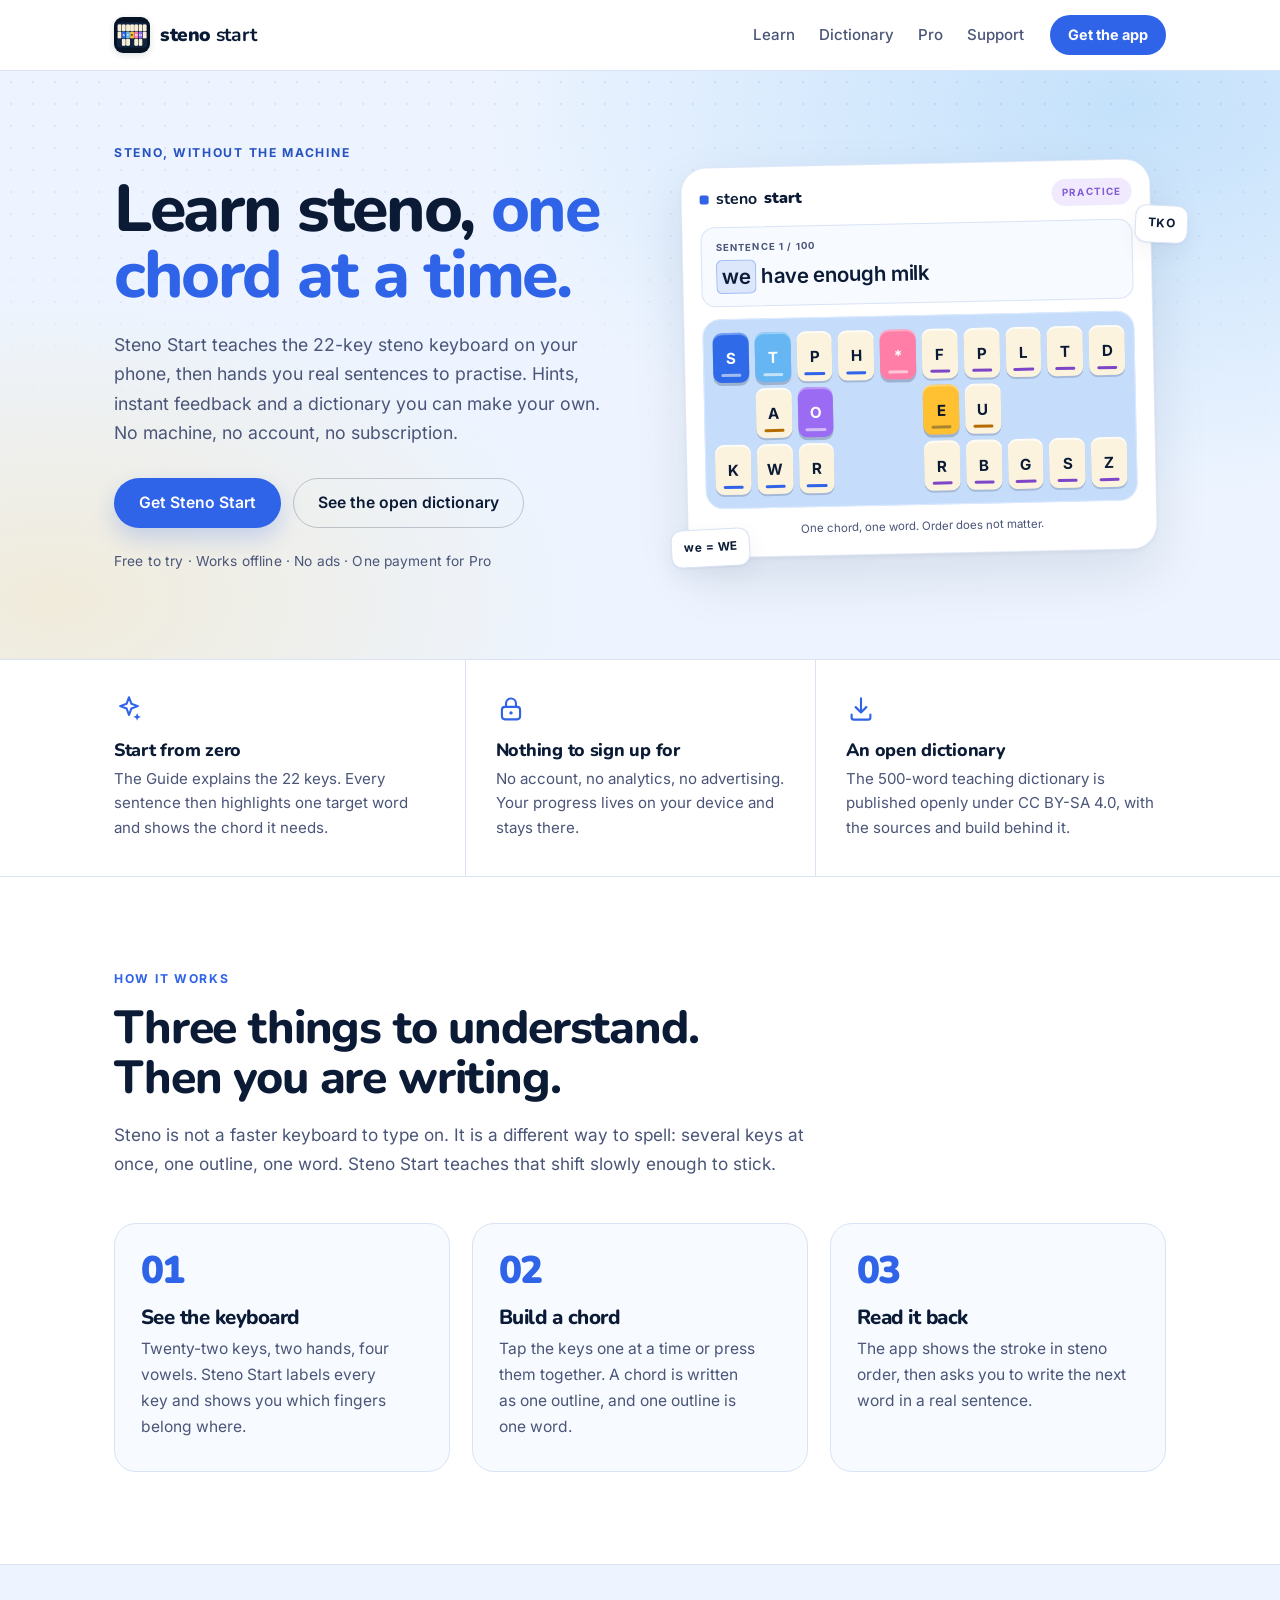
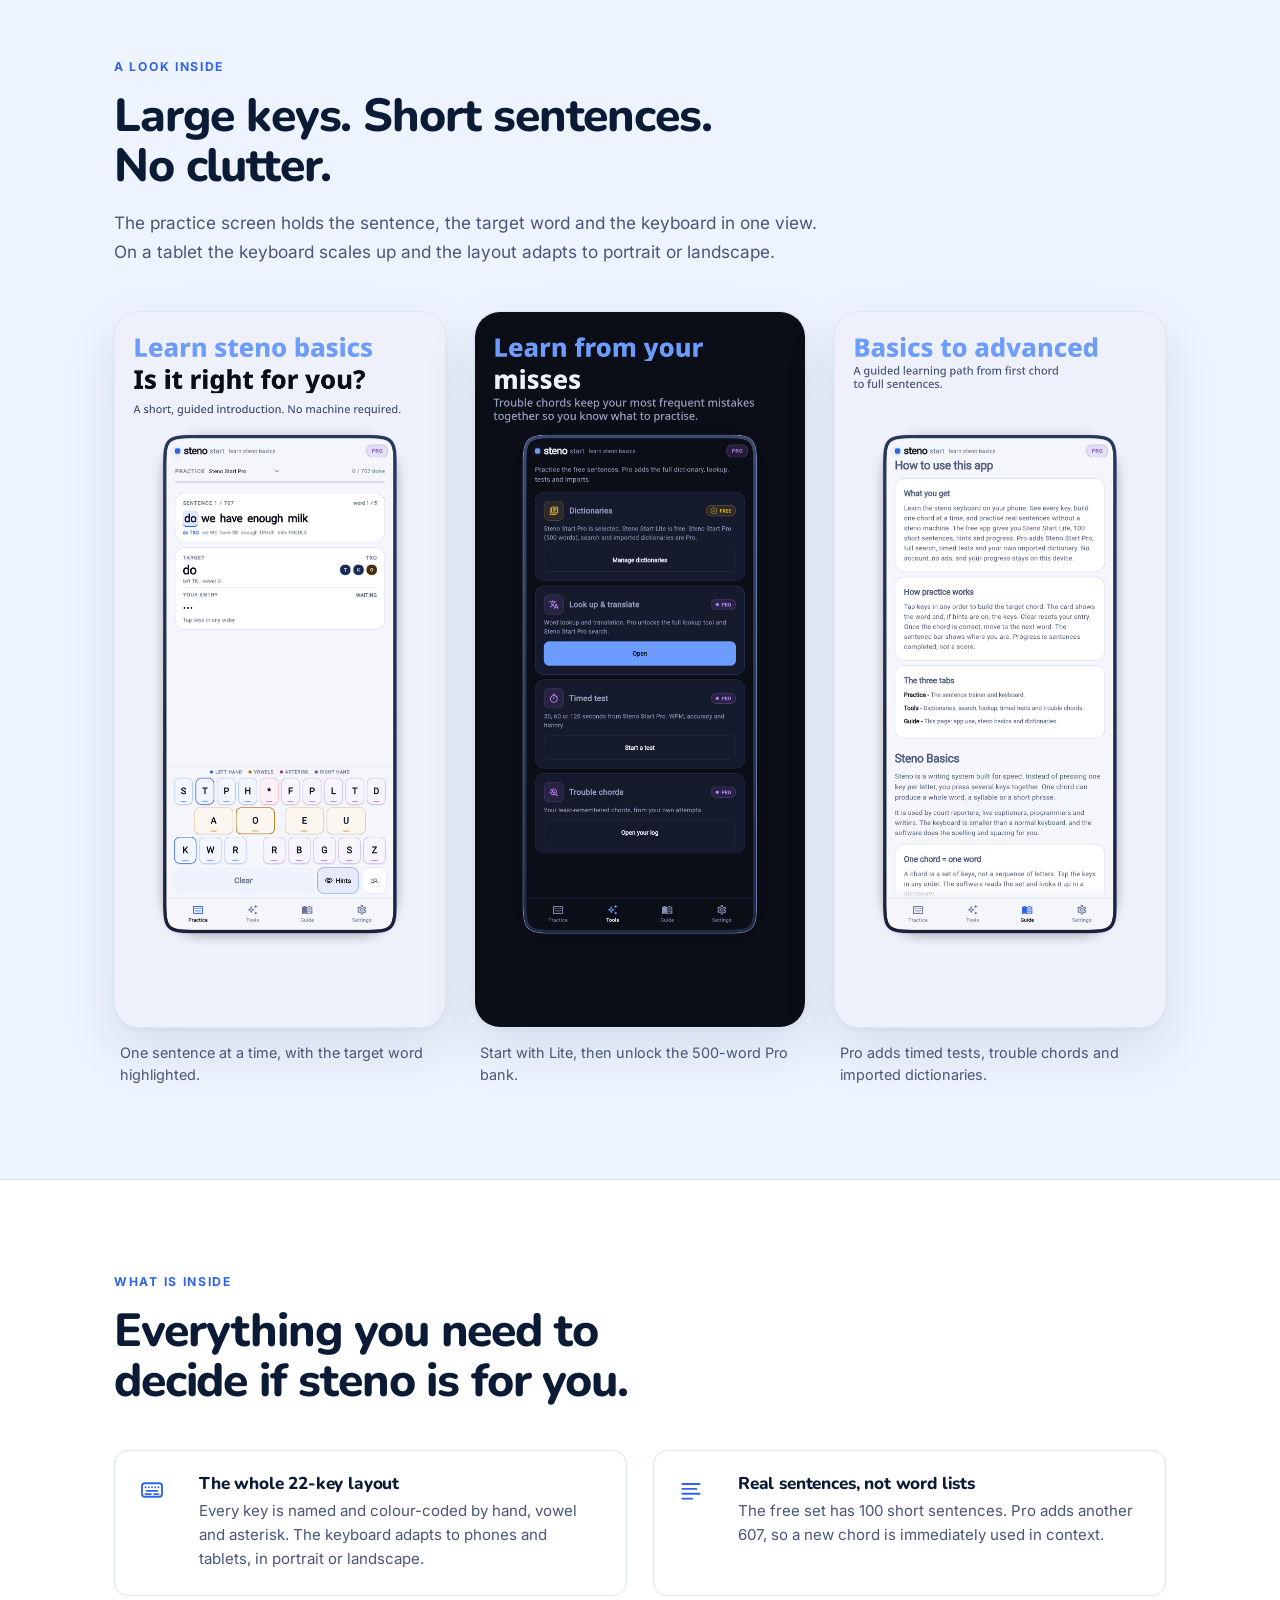
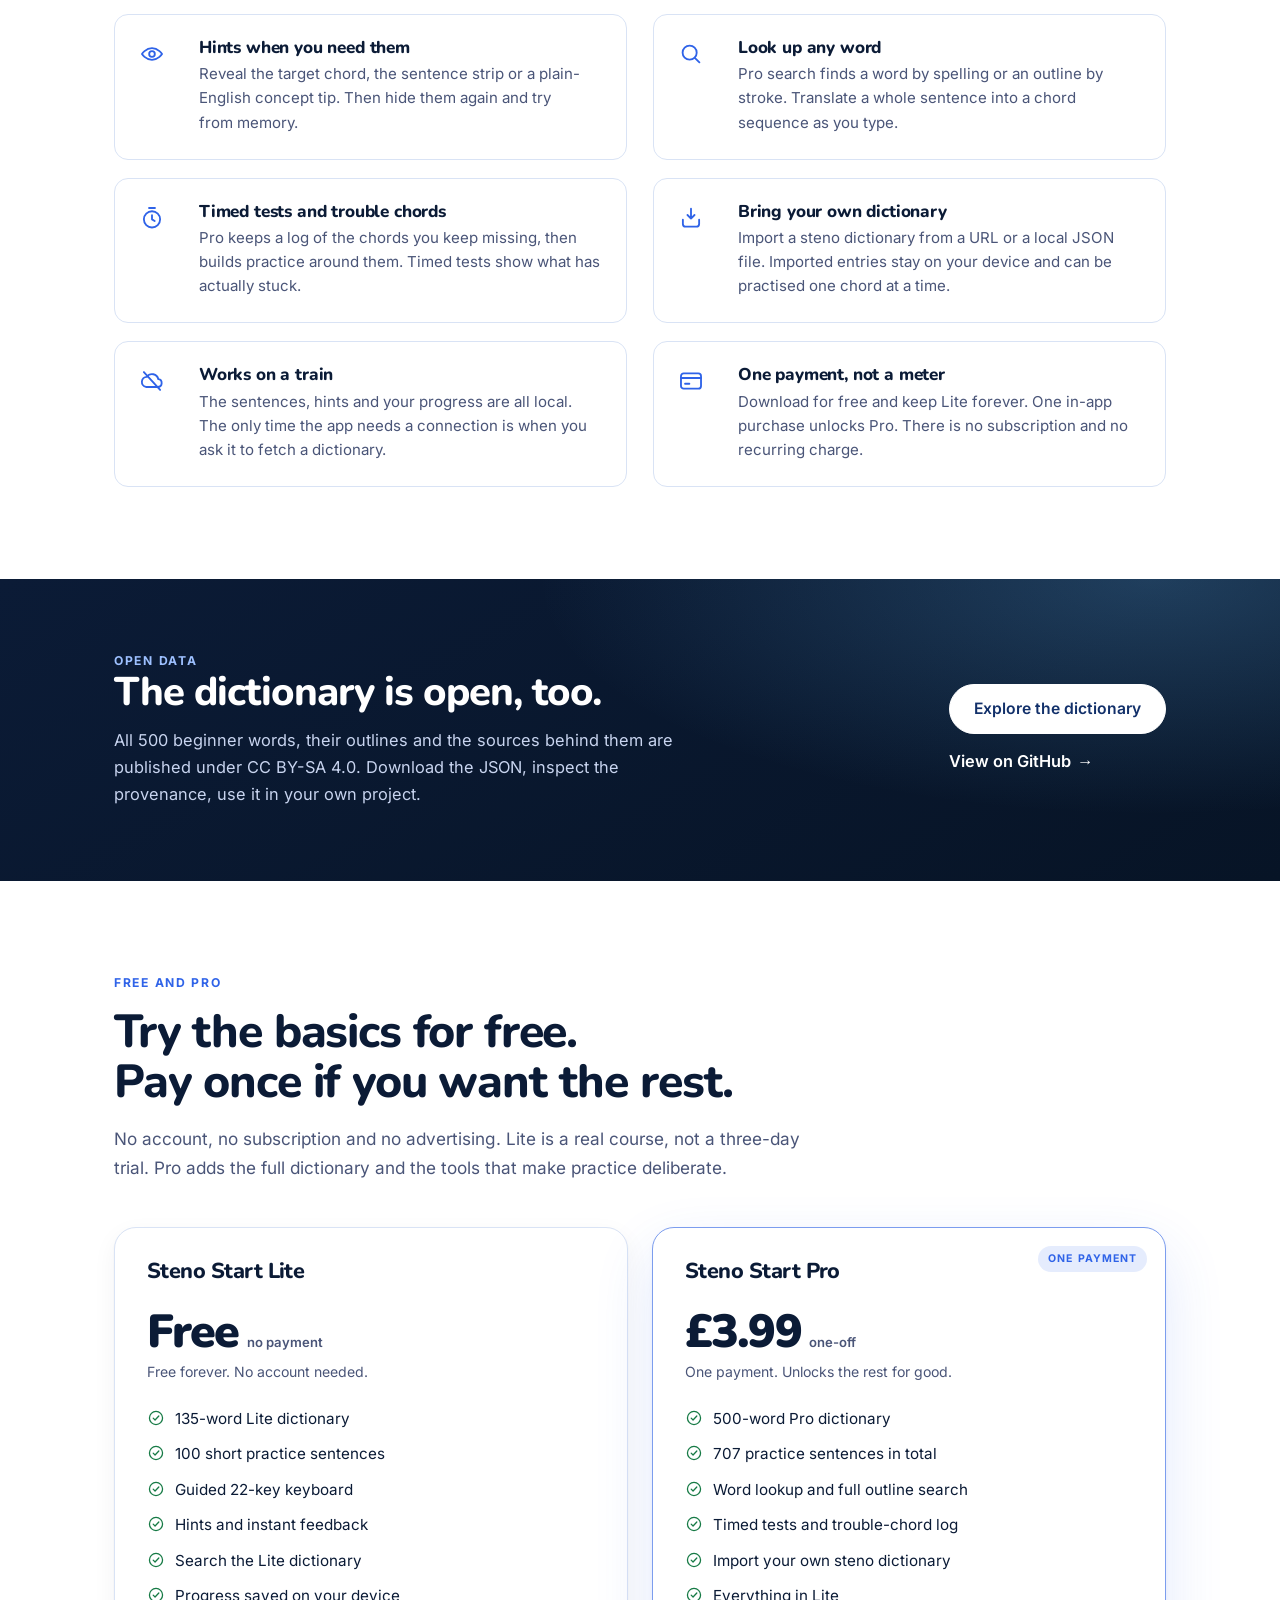
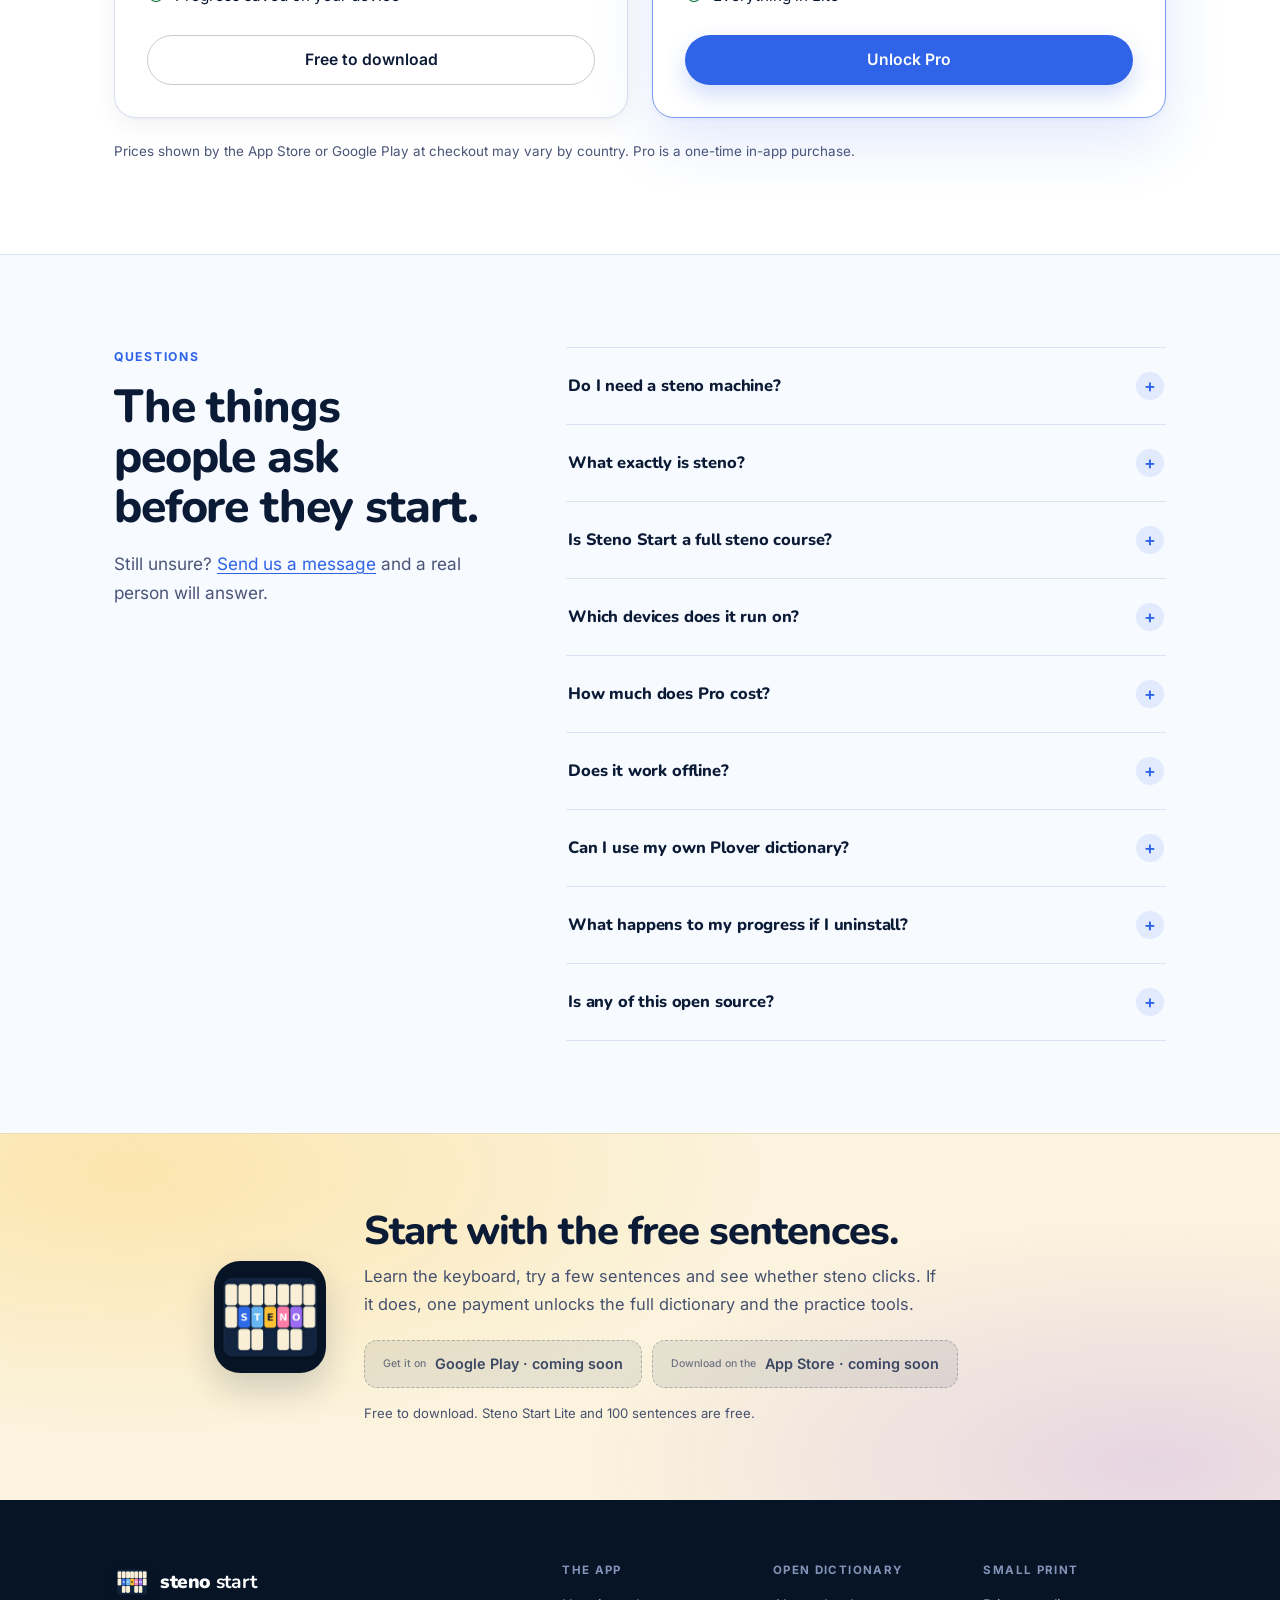
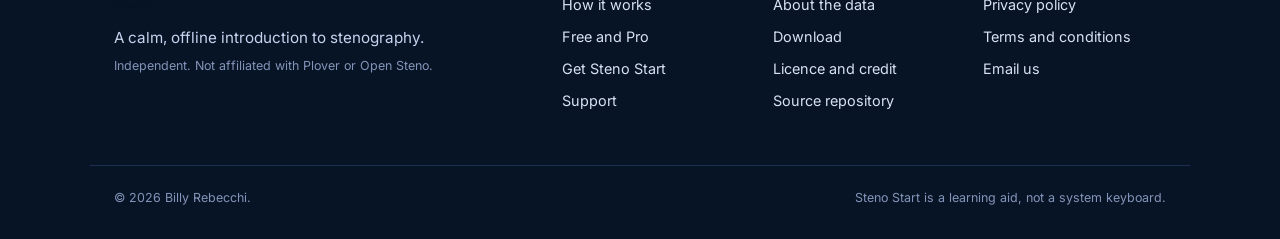
==== commit 1e55bc0a: "Publish from steno@299525c59ce3045765a39e66dcf1a13553f7938a" ====
--- a/index.html
+++ b/index.html
@@ -30,7 +30,7 @@
 
   <link rel="preload" href="/assets/fonts/Inter.woff2" as="font" type="font/woff2" crossorigin>
   <link rel="preload" href="/assets/fonts/Nunito.woff2" as="font" type="font/woff2" crossorigin>
-  <link rel="stylesheet" href="/assets/style.css?v=9a003804">
+  <link rel="stylesheet" href="/assets/style.css?v=300c663d">
   <link rel="icon" href="/favicon.ico" sizes="any">
   <link rel="icon" type="image/png" href="/assets/favicon-32.png" sizes="32x32">
   <link rel="apple-touch-icon" href="/assets/apple-touch-icon.png">
@@ -42,7 +42,7 @@
   <header class="masthead">
     <div class="shell masthead-inner">
       <a class="wordmark" href="/">
-        <img class="wordmark-icon" src="/assets/app-icon.png?v=9a003804" alt="" width="36" height="36">
+        <img class="wordmark-icon" src="/assets/app-icon.png?v=300c663d" alt="" width="36" height="36">
         <span><strong>steno</strong> start</span>
       </a>
       <nav class="masthead-nav" aria-label="Primary">
@@ -178,15 +178,15 @@
     </div>
     <div class="shot-grid">
       <figure>
-        <img src="/assets/screens/learn.png?v=9a003804" alt="Steno Start practice screen showing a sentence, the target word and the 22-key steno keyboard." width="1290" height="2796" loading="lazy">
+        <img src="/assets/screens/learn.png?v=300c663d" alt="Steno Start practice screen showing a sentence, the target word and the 22-key steno keyboard." width="1290" height="2796" loading="lazy">
         <figcaption>One sentence at a time, with the target word highlighted.</figcaption>
       </figure>
       <figure>
-        <img src="/assets/screens/dictionaries.png?v=9a003804" alt="Steno Start dictionary screen listing the free Lite and Pro word banks." width="1290" height="2796" loading="lazy">
+        <img src="/assets/screens/dictionaries.png?v=300c663d" alt="Steno Start dictionary screen listing the free Lite and Pro word banks." width="1290" height="2796" loading="lazy">
         <figcaption>Start with Lite, then unlock the 500-word Pro bank.</figcaption>
       </figure>
       <figure>
-        <img src="/assets/screens/pro-tools.png?v=9a003804" alt="Steno Start Pro tools screen with timed tests, a trouble-chord log and sentence practice." width="1290" height="2796" loading="lazy">
+        <img src="/assets/screens/pro-tools.png?v=300c663d" alt="Steno Start Pro tools screen with timed tests, a trouble-chord log and sentence practice." width="1290" height="2796" loading="lazy">
         <figcaption>Pro adds timed tests, trouble chords and imported dictionaries.</figcaption>
       </figure>
     </div>
@@ -366,7 +366,7 @@
 
 <section class="get" id="get">
   <div class="shell get-inner">
-    <img class="get-icon" src="/assets/app-icon.png?v=9a003804" alt="" width="112" height="112">
+    <img class="get-icon" src="/assets/app-icon.png?v=300c663d" alt="" width="112" height="112">
     <div class="get-copy">
       <h2>Start with the free sentences.</h2>
       <p>Learn the keyboard, try a few sentences and see whether steno clicks. If it does, one payment unlocks the full dictionary and the practice tools.</p>
@@ -385,7 +385,7 @@
     <div class="shell footer-inner">
       <div class="footer-brand">
         <a class="wordmark" href="/">
-          <img class="wordmark-icon" src="/assets/app-icon.png?v=9a003804" alt="" width="32" height="32">
+          <img class="wordmark-icon" src="/assets/app-icon.png?v=300c663d" alt="" width="32" height="32">
           <span><strong>steno</strong> start</span>
         </a>
         <p class="footer-tag">A calm, offline introduction to stenography.</p>
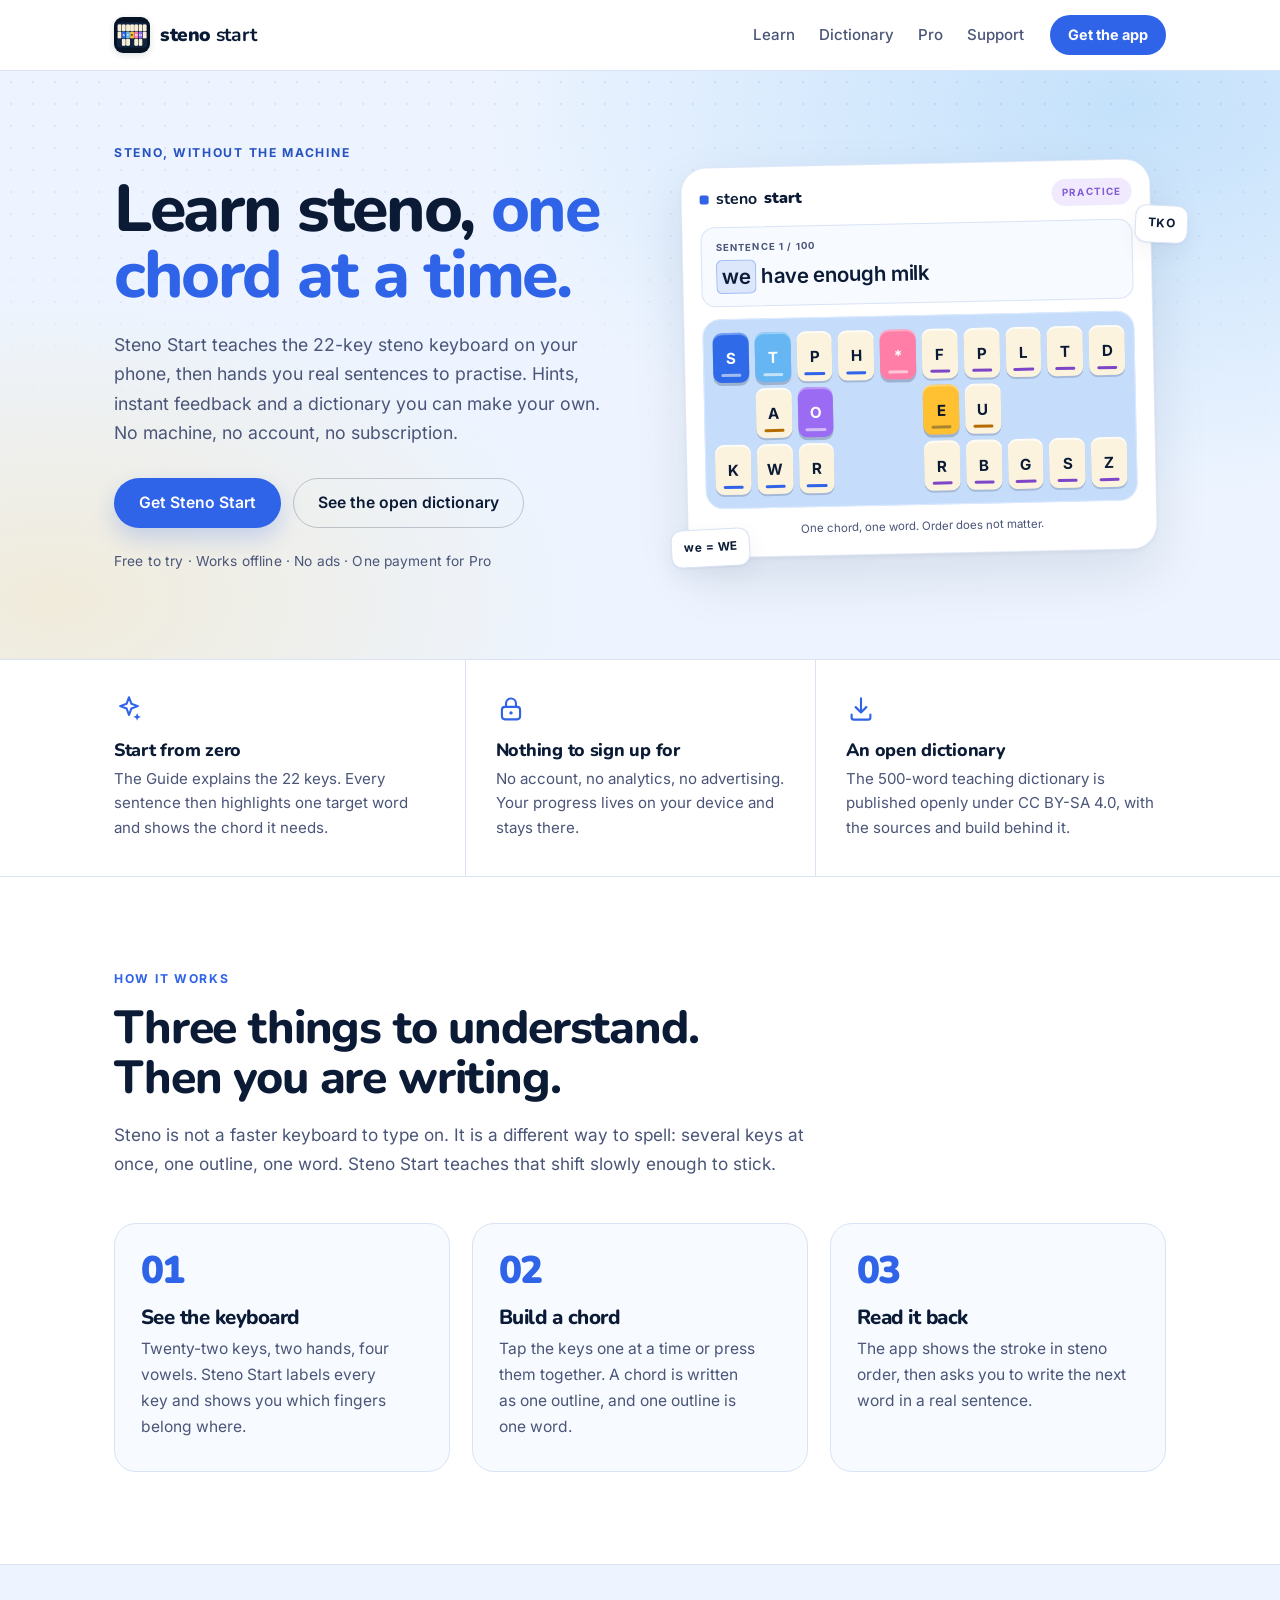
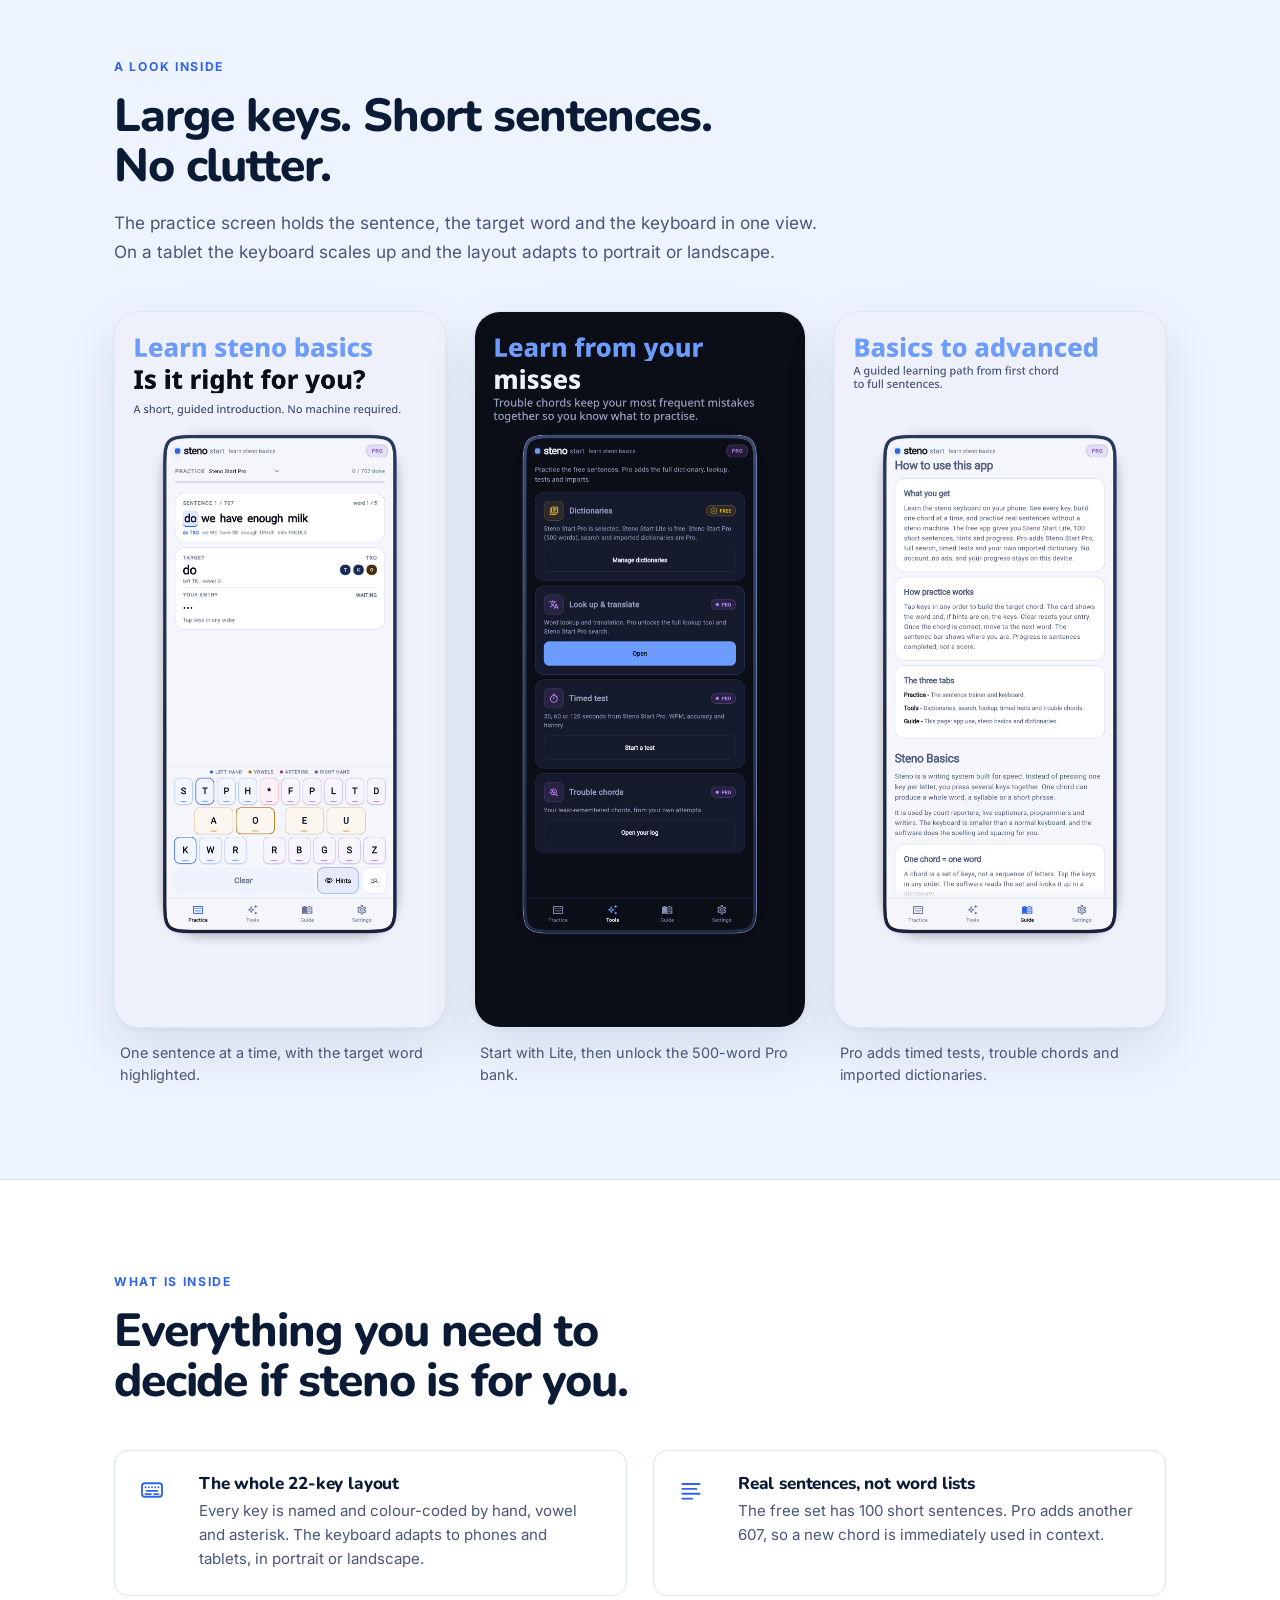
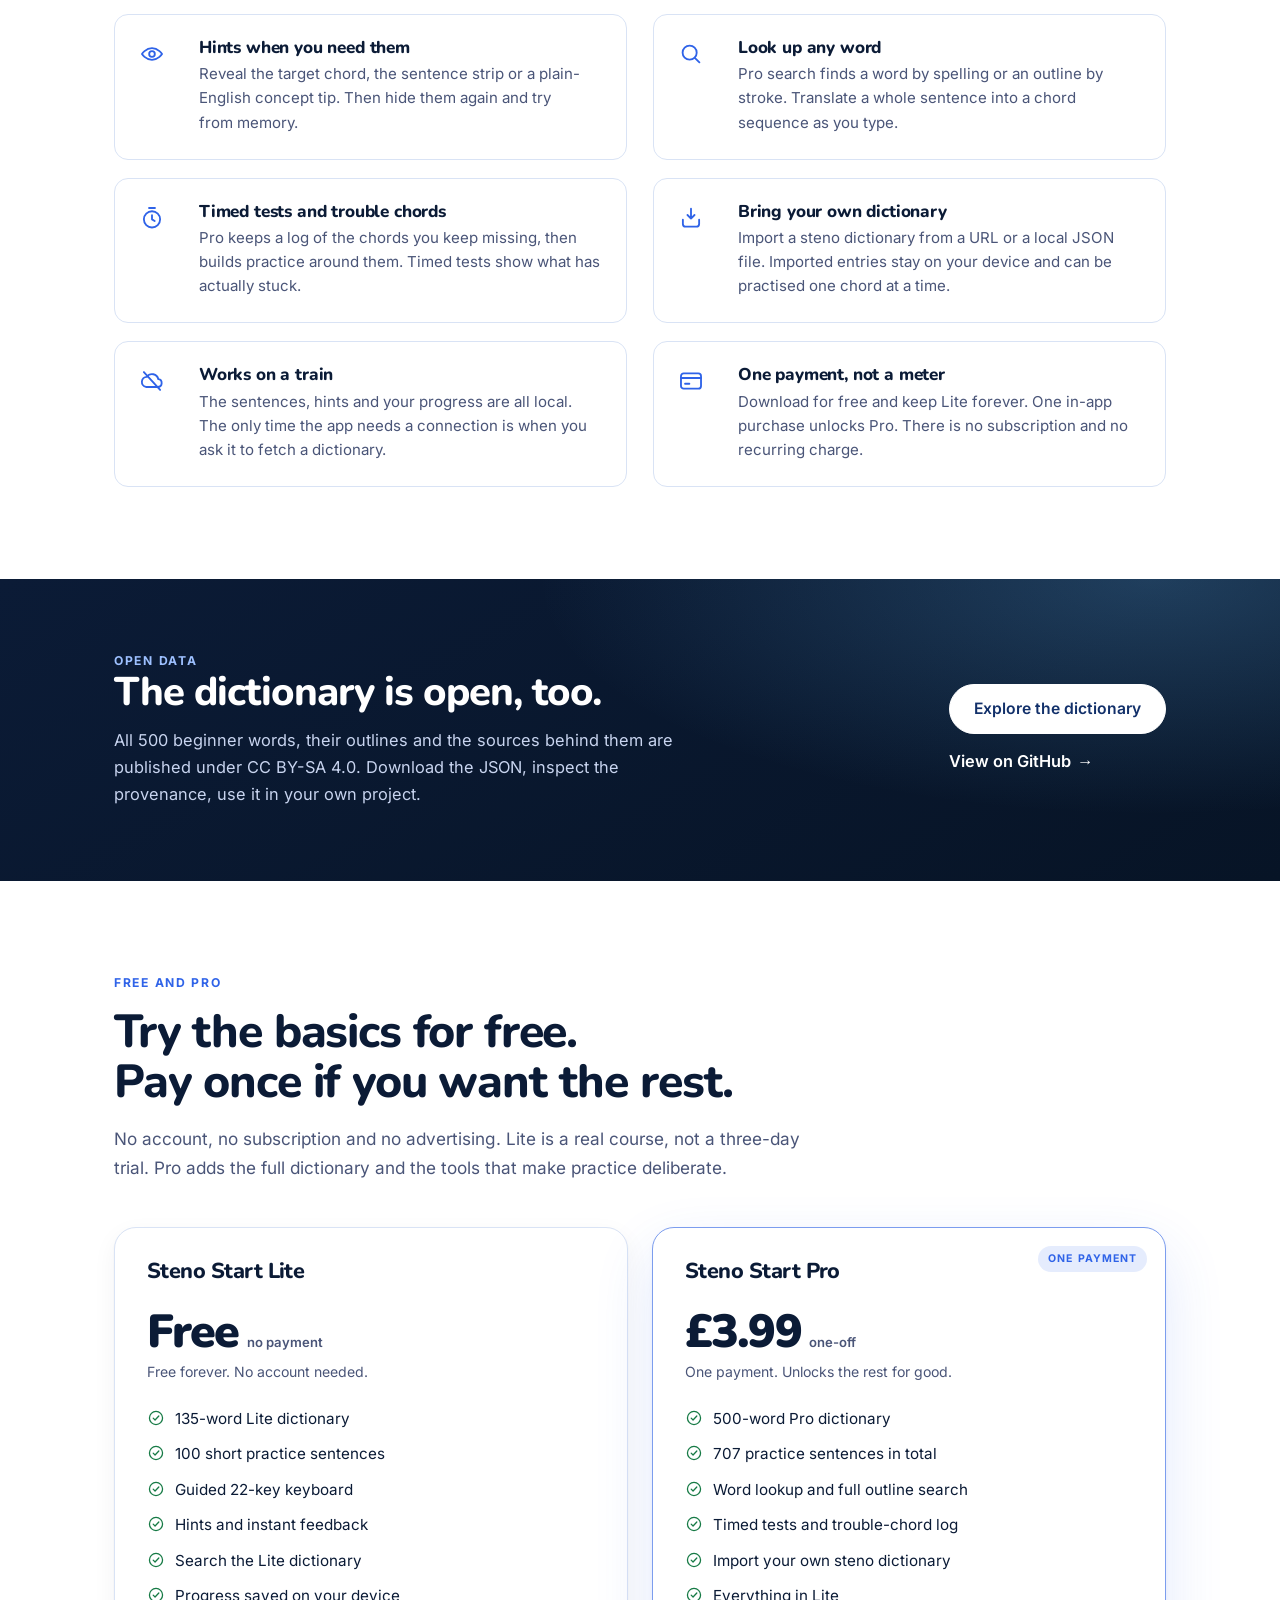
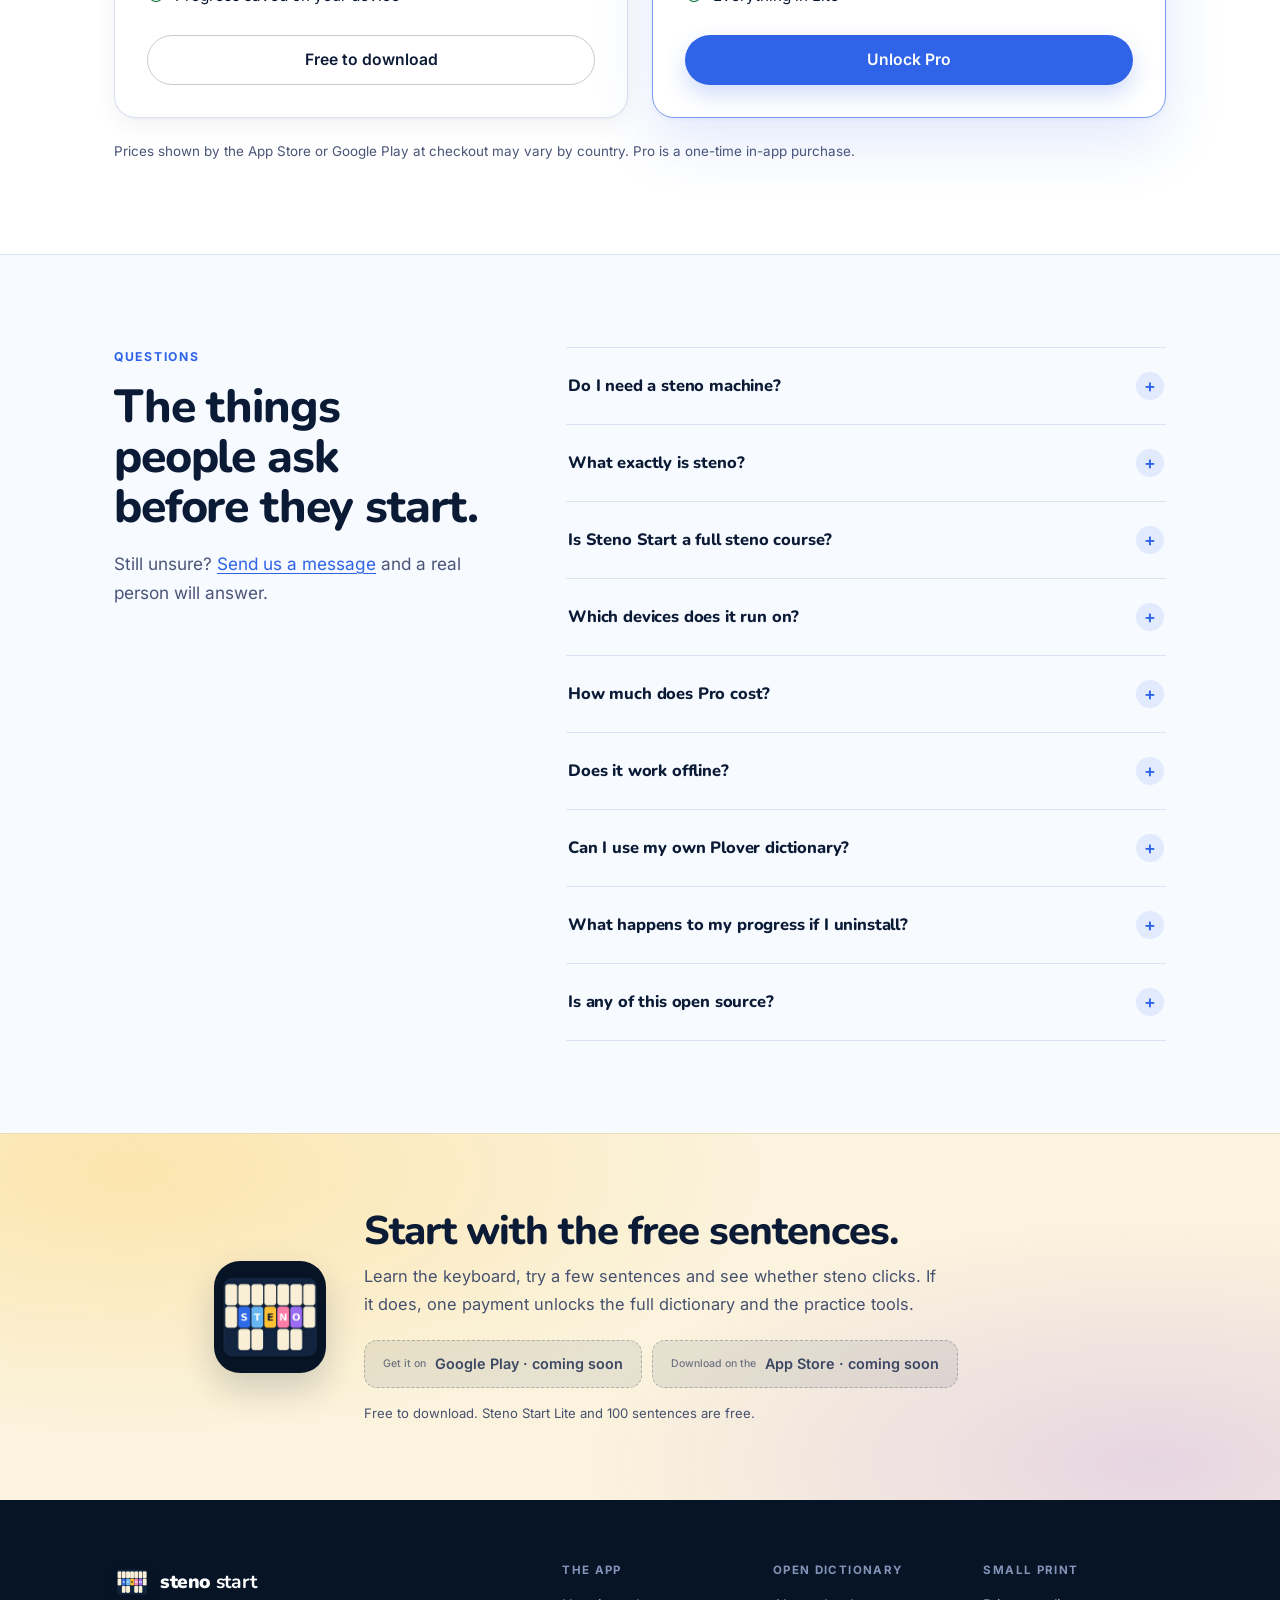
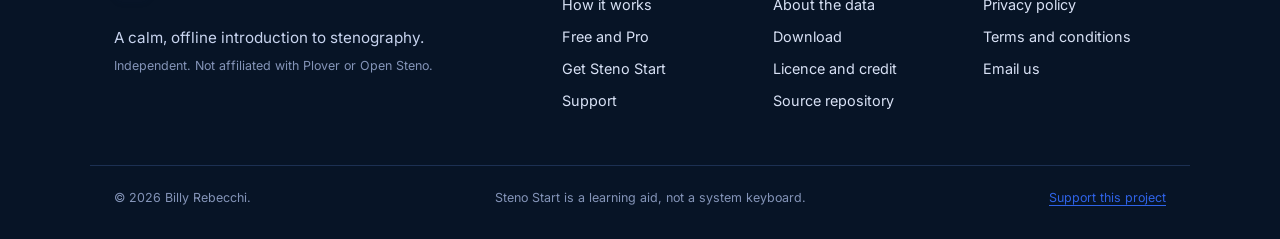
==== commit 6e8fd56b: "Add sponsor footer link and llms.txt" ====
--- a/index.html
+++ b/index.html
@@ -30,7 +30,7 @@
 
   <link rel="preload" href="/assets/fonts/Inter.woff2" as="font" type="font/woff2" crossorigin>
   <link rel="preload" href="/assets/fonts/Nunito.woff2" as="font" type="font/woff2" crossorigin>
-  <link rel="stylesheet" href="/assets/style.css?v=300c663d">
+  <link rel="stylesheet" href="/assets/style.css?v=d5c55acf">
   <link rel="icon" href="/favicon.ico" sizes="any">
   <link rel="icon" type="image/png" href="/assets/favicon-32.png" sizes="32x32">
   <link rel="apple-touch-icon" href="/assets/apple-touch-icon.png">
@@ -42,7 +42,7 @@
   <header class="masthead">
     <div class="shell masthead-inner">
       <a class="wordmark" href="/">
-        <img class="wordmark-icon" src="/assets/app-icon.png?v=300c663d" alt="" width="36" height="36">
+        <img class="wordmark-icon" src="/assets/app-icon.png?v=d5c55acf" alt="" width="36" height="36">
         <span><strong>steno</strong> start</span>
       </a>
       <nav class="masthead-nav" aria-label="Primary">
@@ -178,15 +178,15 @@
     </div>
     <div class="shot-grid">
       <figure>
-        <img src="/assets/screens/learn.png?v=300c663d" alt="Steno Start practice screen showing a sentence, the target word and the 22-key steno keyboard." width="1290" height="2796" loading="lazy">
+        <img src="/assets/screens/learn.png?v=d5c55acf" alt="Steno Start practice screen showing a sentence, the target word and the 22-key steno keyboard." width="1290" height="2796" loading="lazy">
         <figcaption>One sentence at a time, with the target word highlighted.</figcaption>
       </figure>
       <figure>
-        <img src="/assets/screens/dictionaries.png?v=300c663d" alt="Steno Start dictionary screen listing the free Lite and Pro word banks." width="1290" height="2796" loading="lazy">
+        <img src="/assets/screens/dictionaries.png?v=d5c55acf" alt="Steno Start dictionary screen listing the free Lite and Pro word banks." width="1290" height="2796" loading="lazy">
         <figcaption>Start with Lite, then unlock the 500-word Pro bank.</figcaption>
       </figure>
       <figure>
-        <img src="/assets/screens/pro-tools.png?v=300c663d" alt="Steno Start Pro tools screen with timed tests, a trouble-chord log and sentence practice." width="1290" height="2796" loading="lazy">
+        <img src="/assets/screens/pro-tools.png?v=d5c55acf" alt="Steno Start Pro tools screen with timed tests, a trouble-chord log and sentence practice." width="1290" height="2796" loading="lazy">
         <figcaption>Pro adds timed tests, trouble chords and imported dictionaries.</figcaption>
       </figure>
     </div>
@@ -366,7 +366,7 @@
 
 <section class="get" id="get">
   <div class="shell get-inner">
-    <img class="get-icon" src="/assets/app-icon.png?v=300c663d" alt="" width="112" height="112">
+    <img class="get-icon" src="/assets/app-icon.png?v=d5c55acf" alt="" width="112" height="112">
     <div class="get-copy">
       <h2>Start with the free sentences.</h2>
       <p>Learn the keyboard, try a few sentences and see whether steno clicks. If it does, one payment unlocks the full dictionary and the practice tools.</p>
@@ -385,7 +385,7 @@
     <div class="shell footer-inner">
       <div class="footer-brand">
         <a class="wordmark" href="/">
-          <img class="wordmark-icon" src="/assets/app-icon.png?v=300c663d" alt="" width="32" height="32">
+          <img class="wordmark-icon" src="/assets/app-icon.png?v=d5c55acf" alt="" width="32" height="32">
           <span><strong>steno</strong> start</span>
         </a>
         <p class="footer-tag">A calm, offline introduction to stenography.</p>
@@ -417,6 +417,7 @@
     <div class="shell footer-legal">
       <p>&copy; 2026 Billy Rebecchi.</p>
       <p>Steno Start is a learning aid, not a system keyboard.</p>
+      <p><a href="https://github.com/sponsors/thebillington" rel="noopener">Support this project</a></p>
     </div>
   </footer>
 </body>
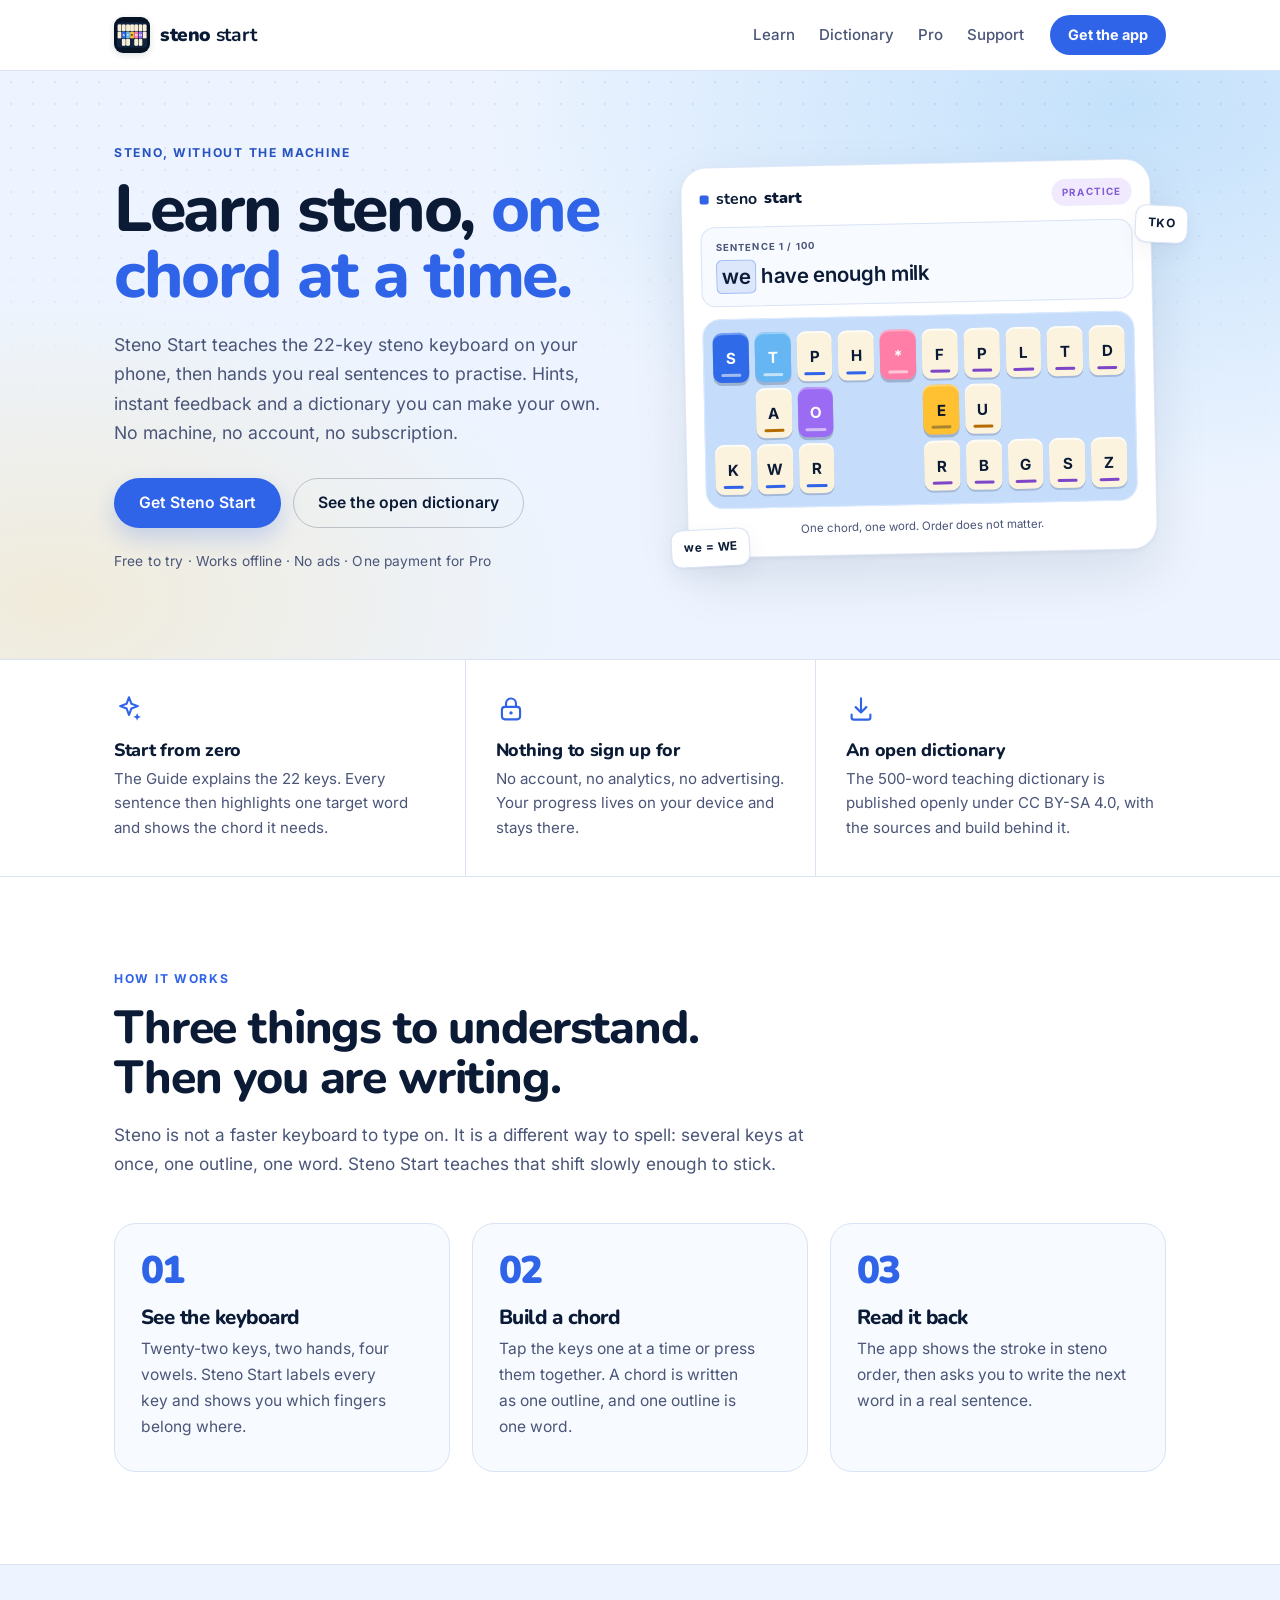
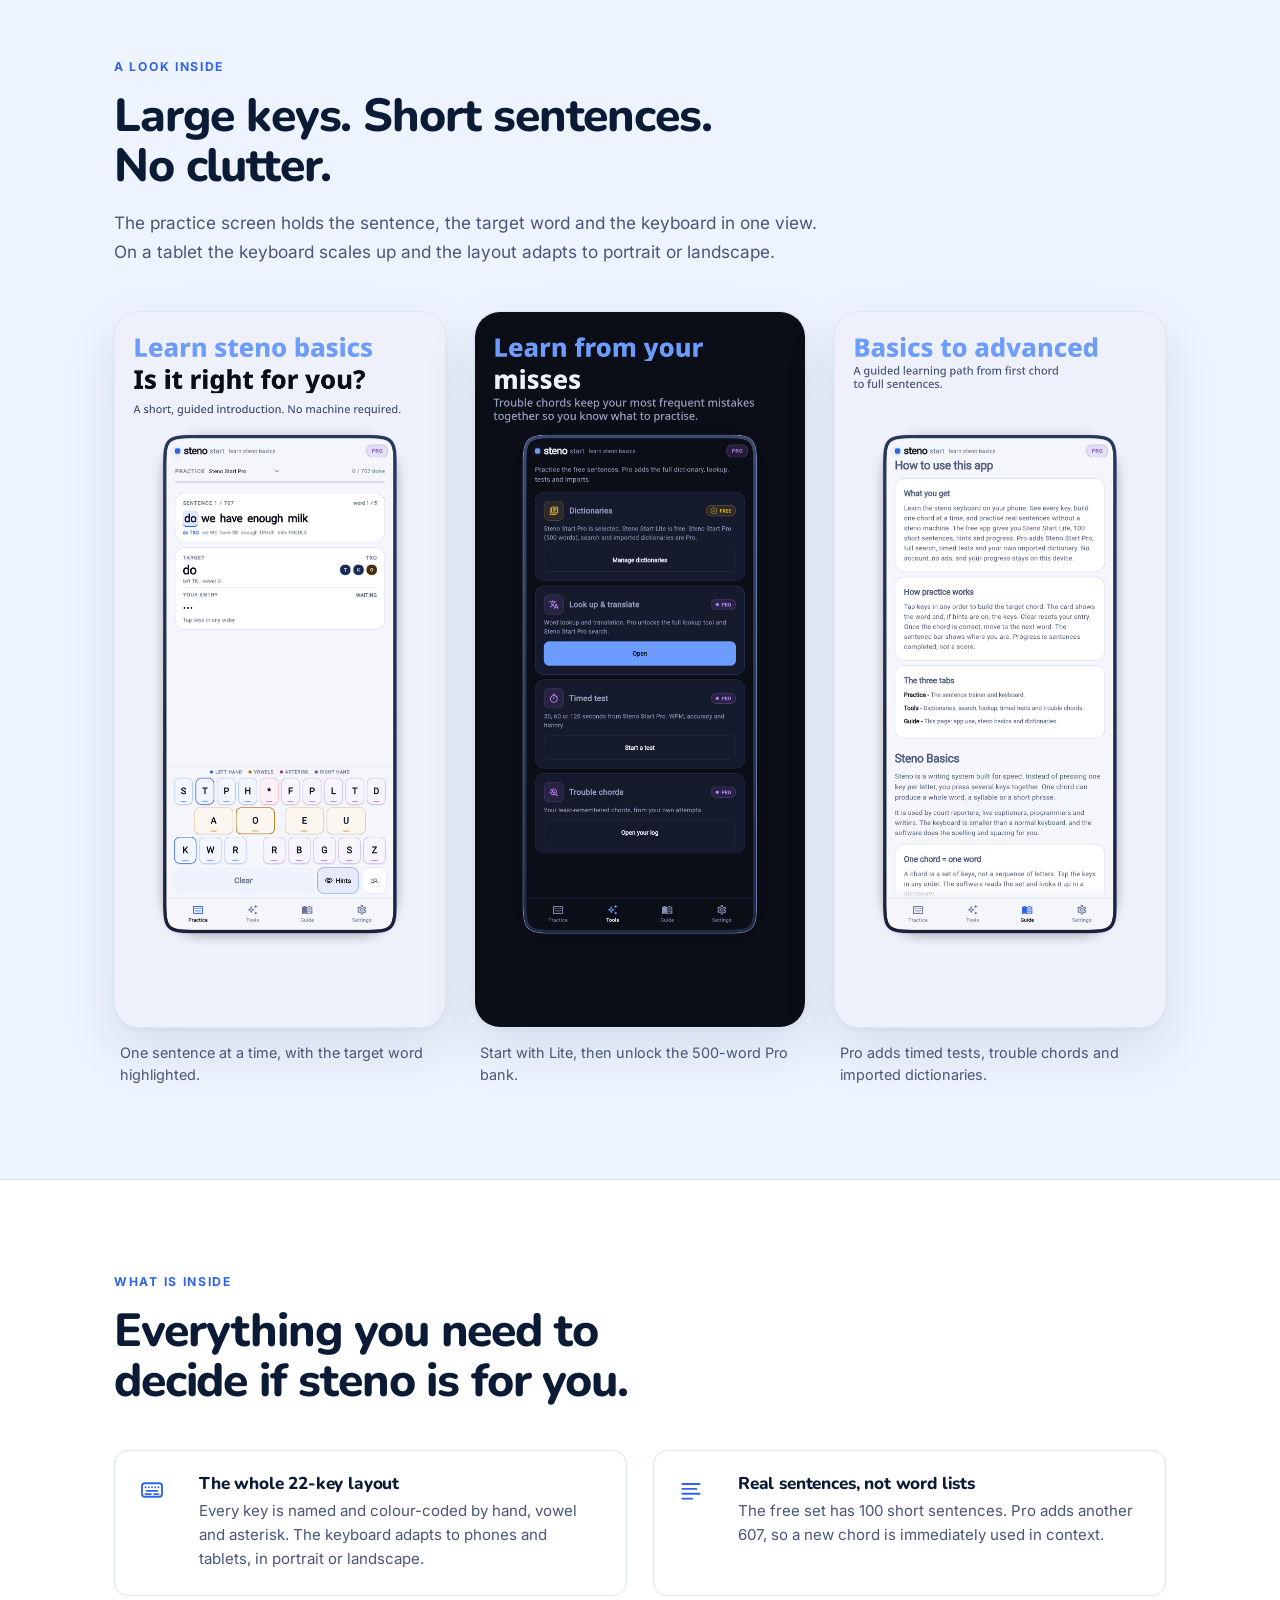
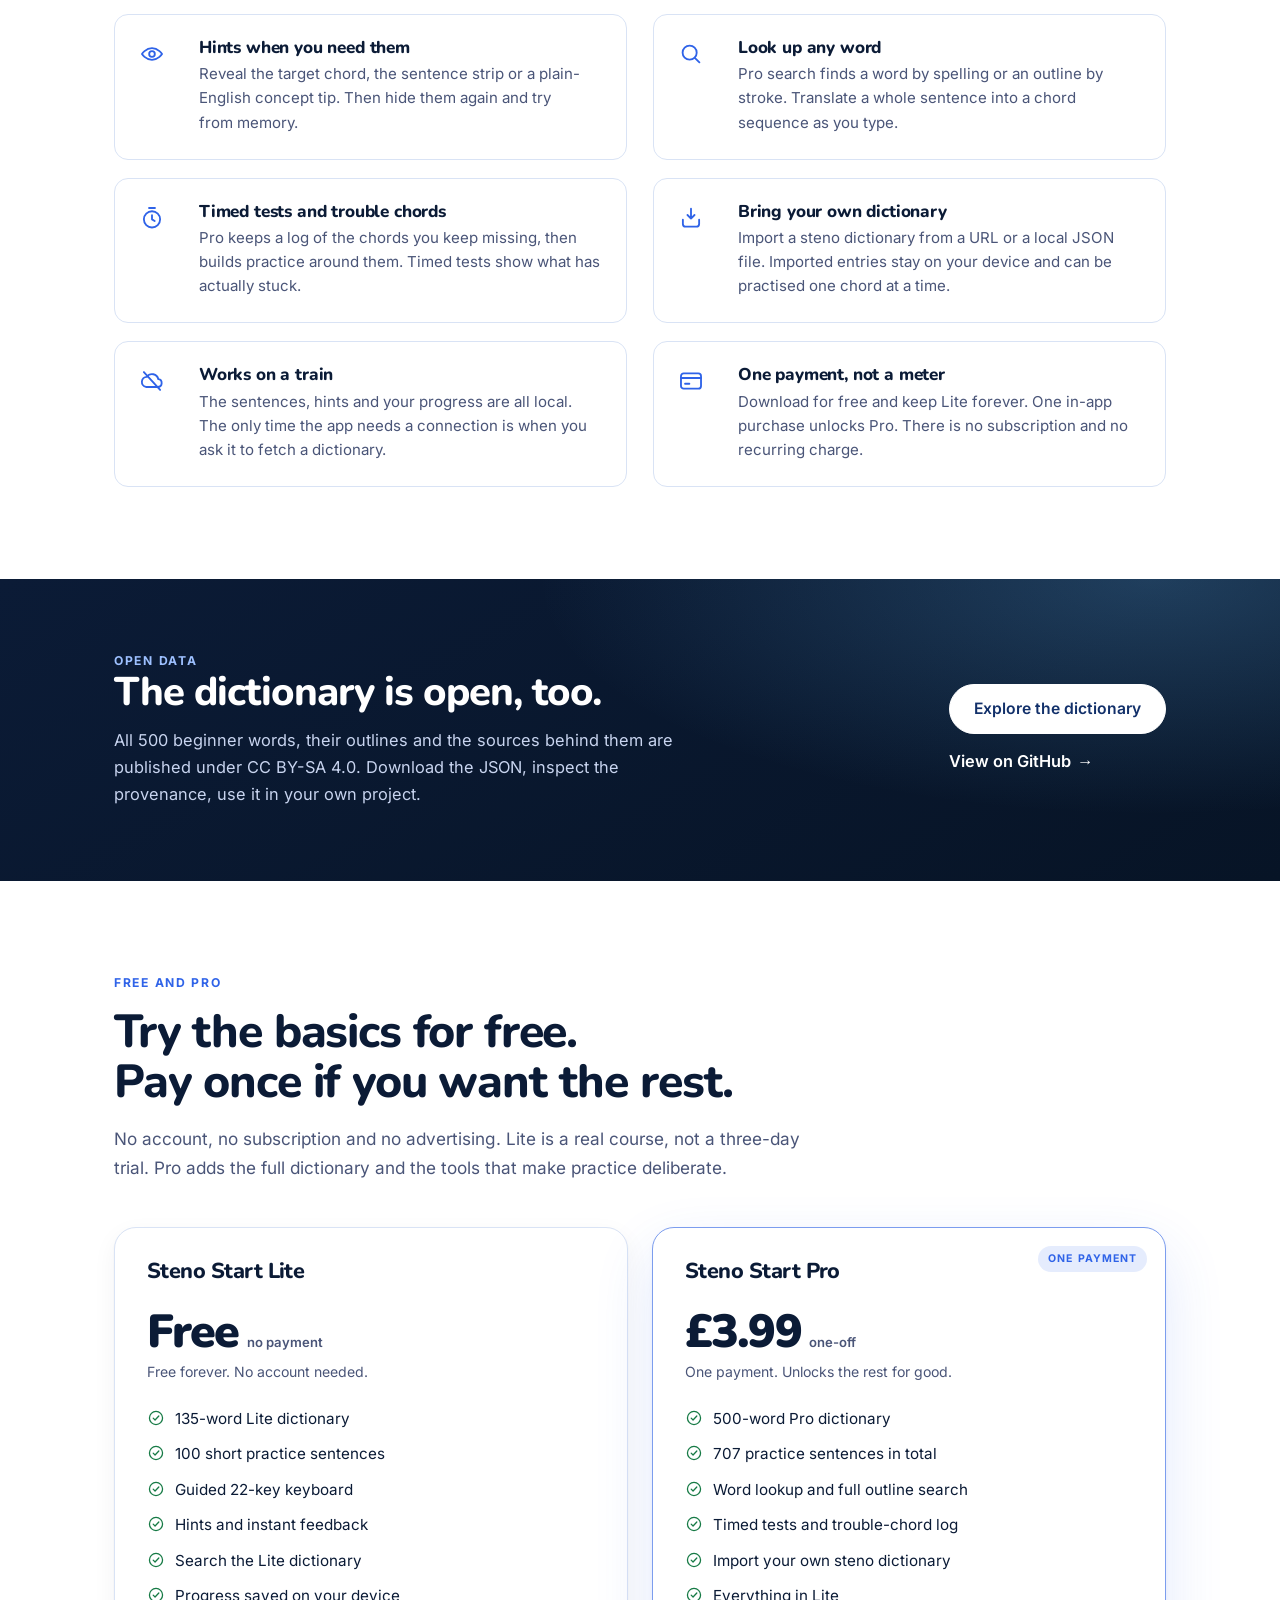
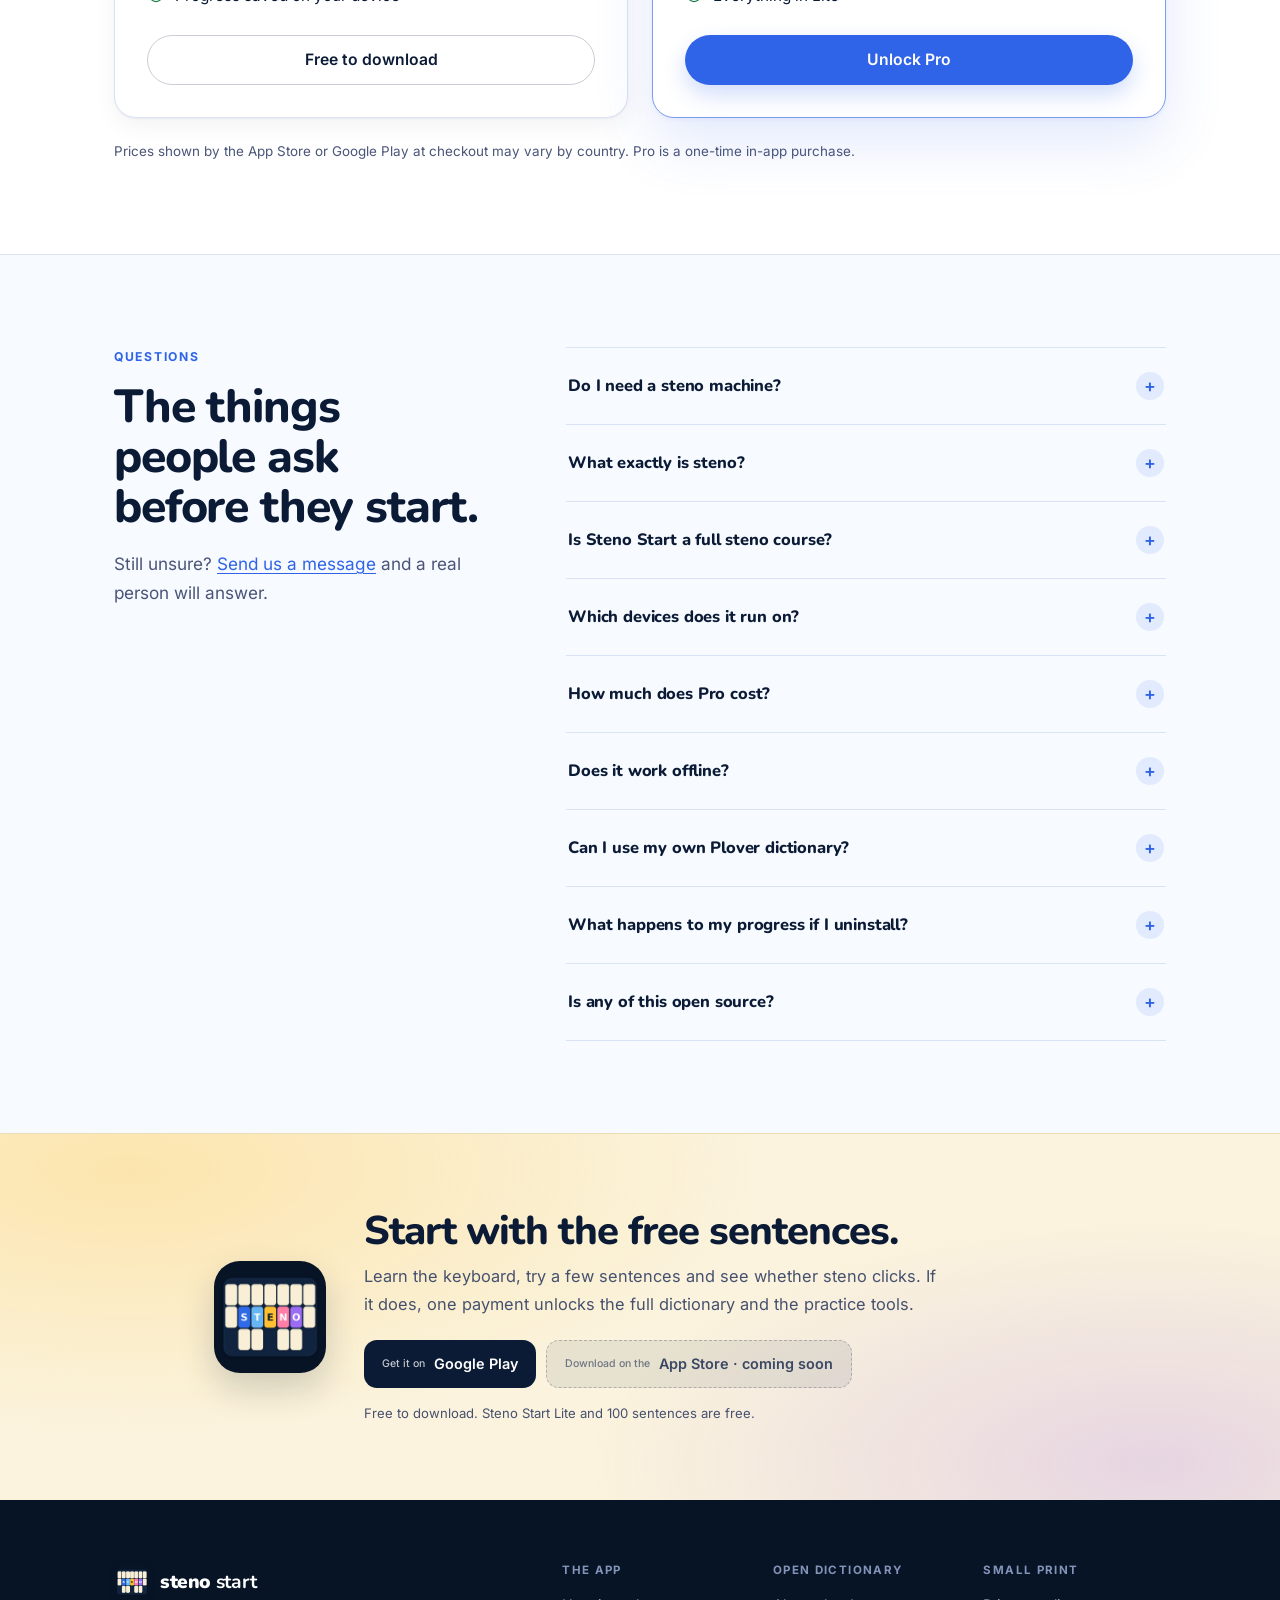
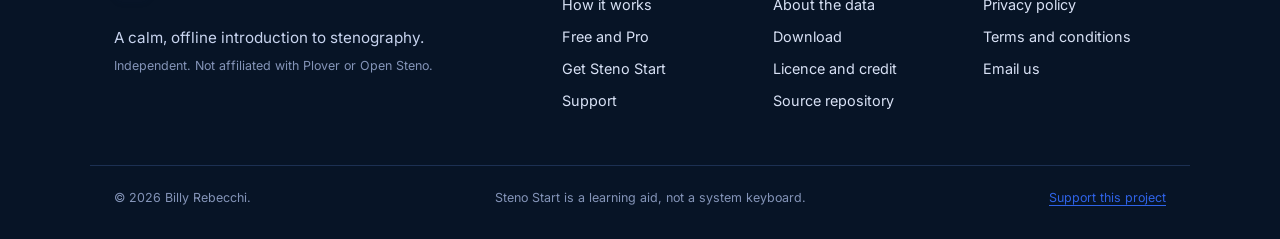
==== commit 8a095a7b: "Publish from steno@41f4e2d97b093fb067ee3159a5c19804882e881c" ====
--- a/index.html
+++ b/index.html
@@ -371,7 +371,7 @@
       <h2>Start with the free sentences.</h2>
       <p>Learn the keyboard, try a few sentences and see whether steno clicks. If it does, one payment unlocks the full dictionary and the practice tools.</p>
       <div class="store-row">
-        <span class="store-badge is-soon" aria-disabled="true"><span>Get it on</span>Google Play · coming soon</span>
+        <a class="store-badge" href="https://play.google.com/store/apps/details?id=uk.co.thebillington.steno" rel="noopener" aria-label="Get Steno Start on Google Play"><span>Get it on</span>Google Play</a>
         <span class="store-badge is-soon" aria-disabled="true"><span>Download on the</span>App Store · coming soon</span>
       </div>
       <p class="get-note">Free to download. Steno Start Lite and 100 sentences are free.</p>
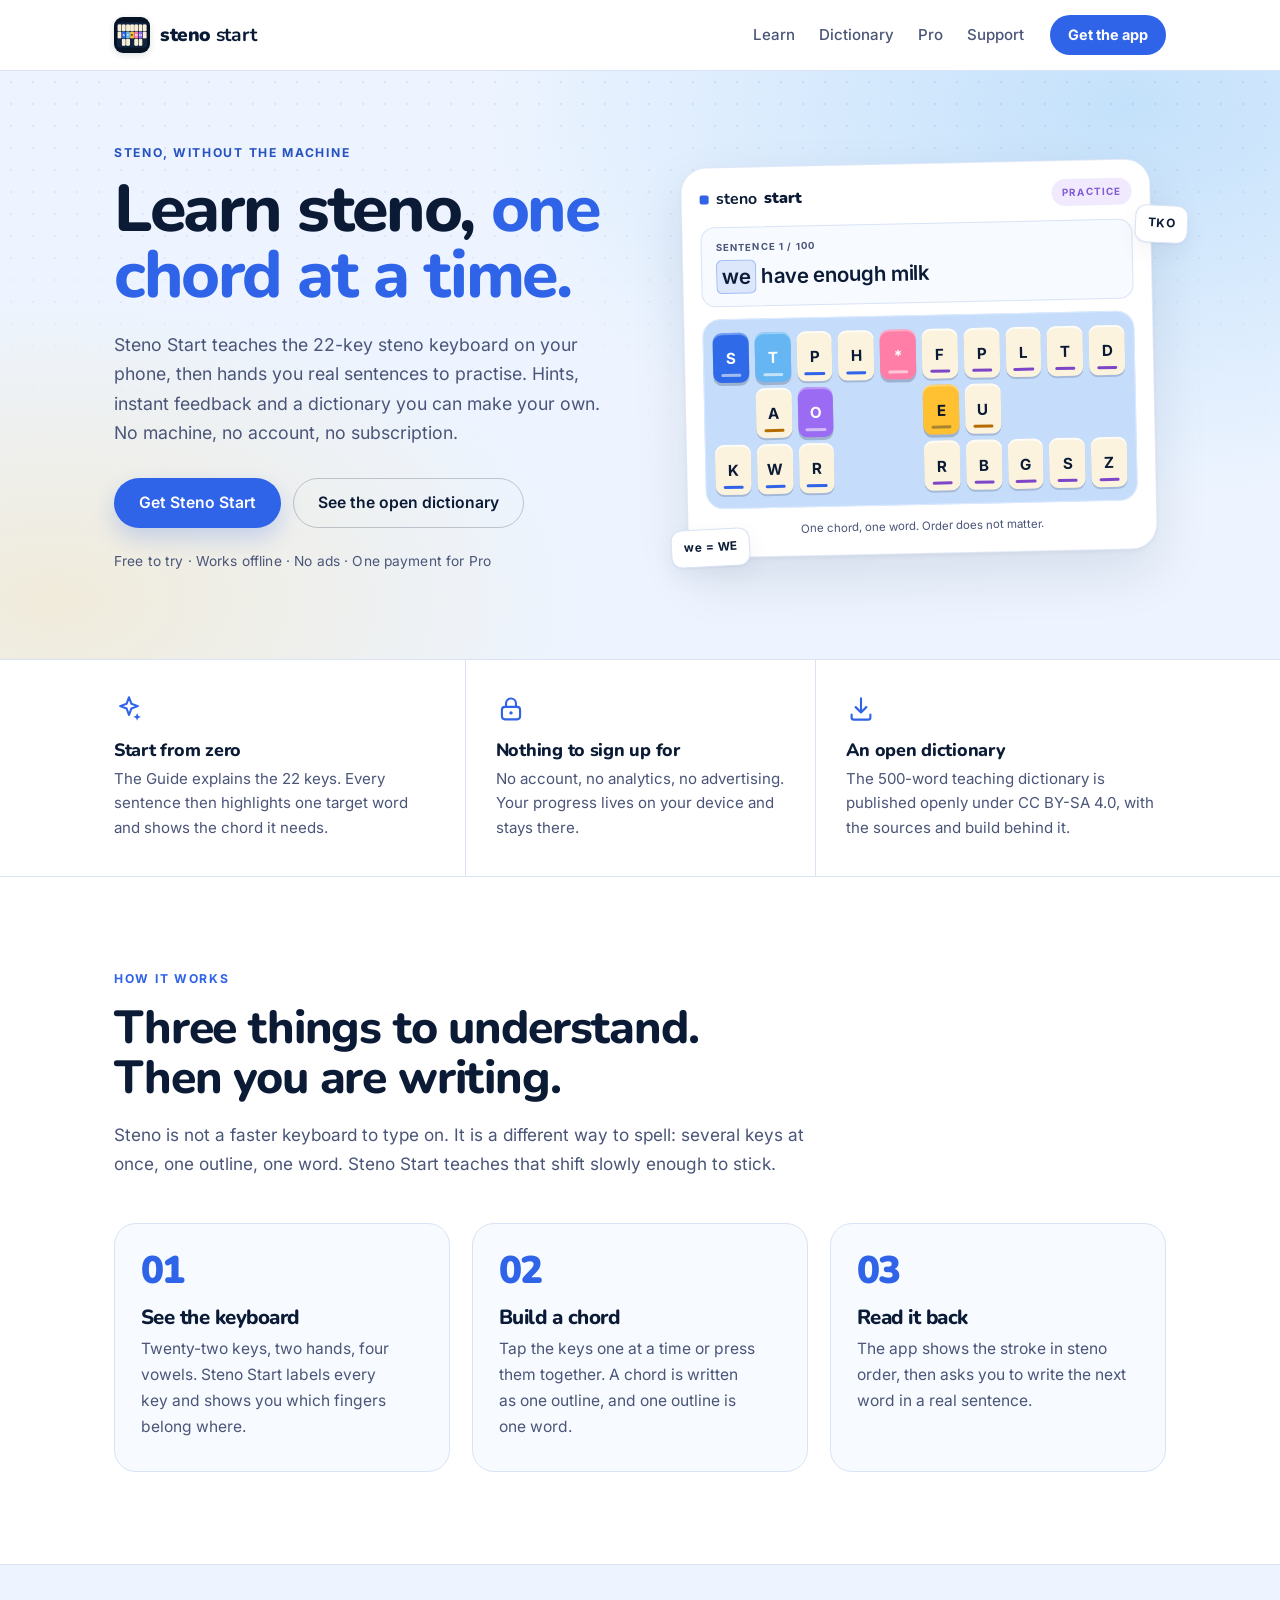
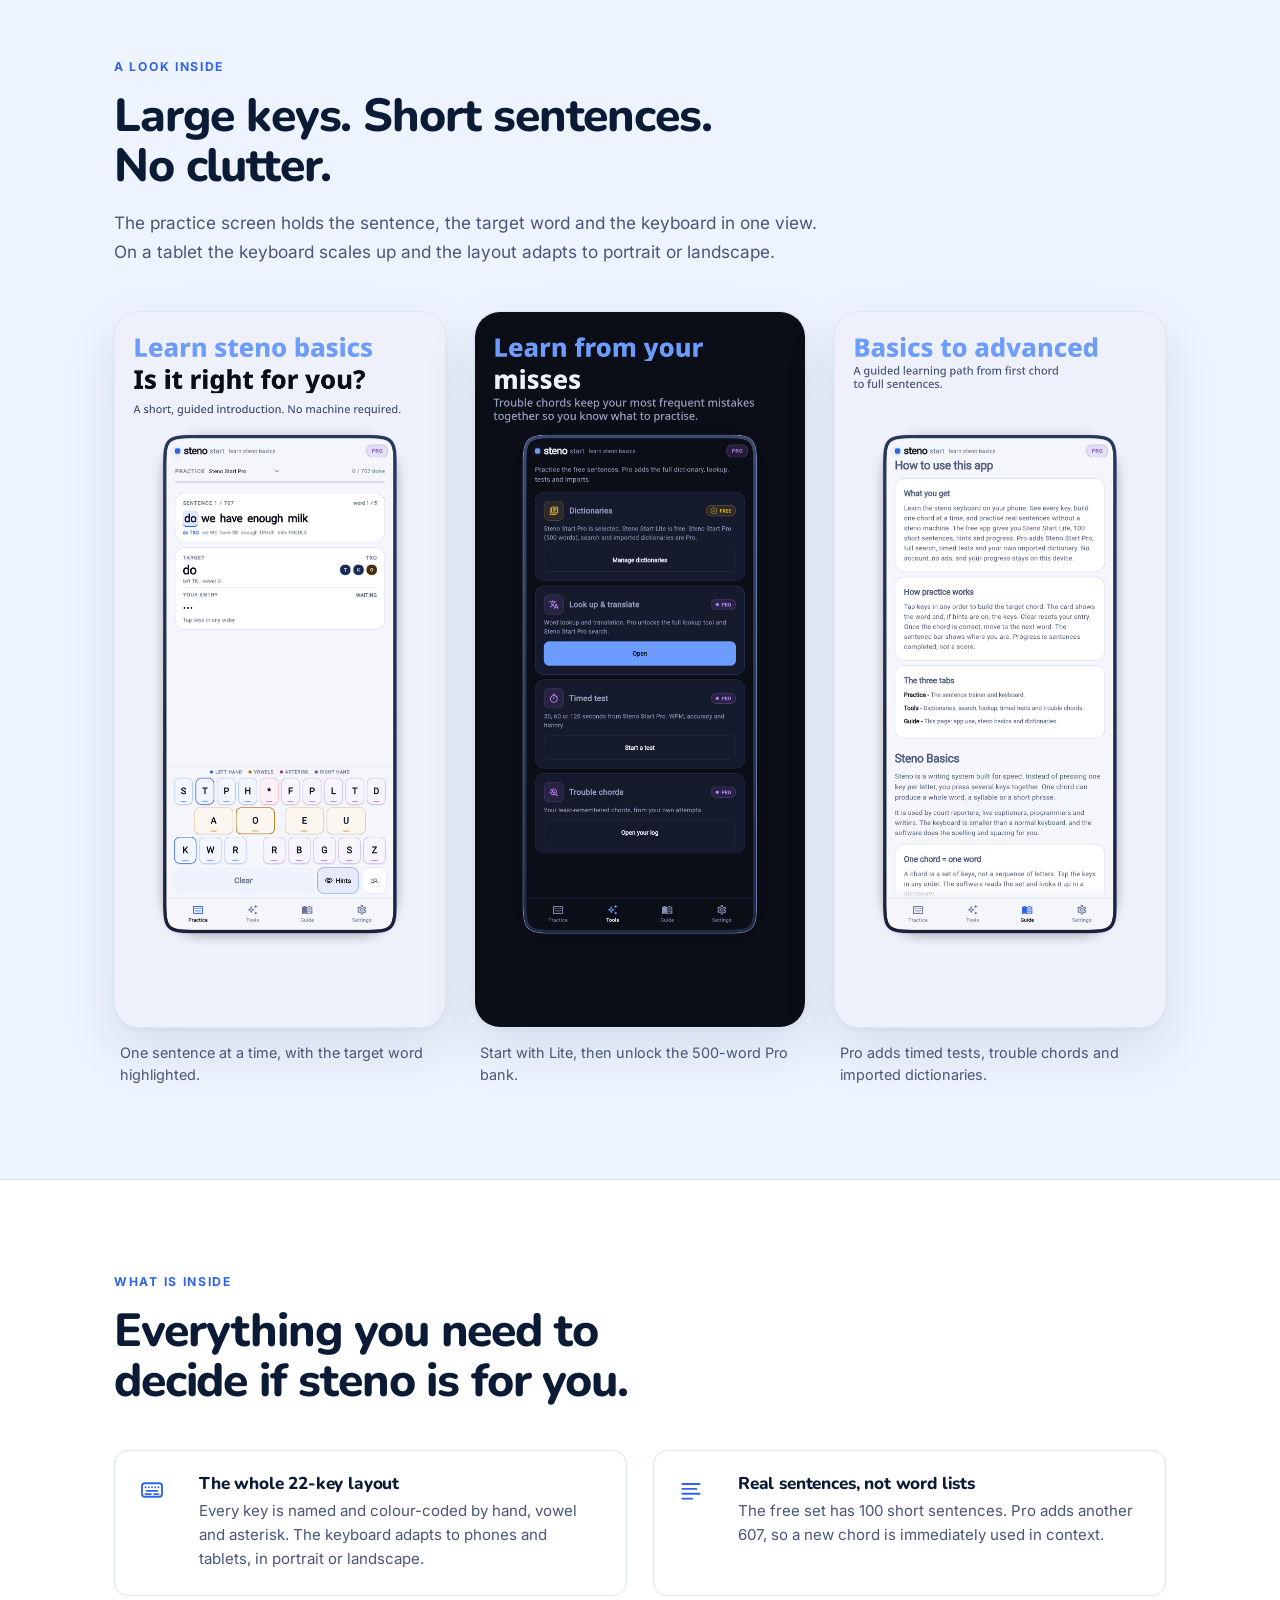
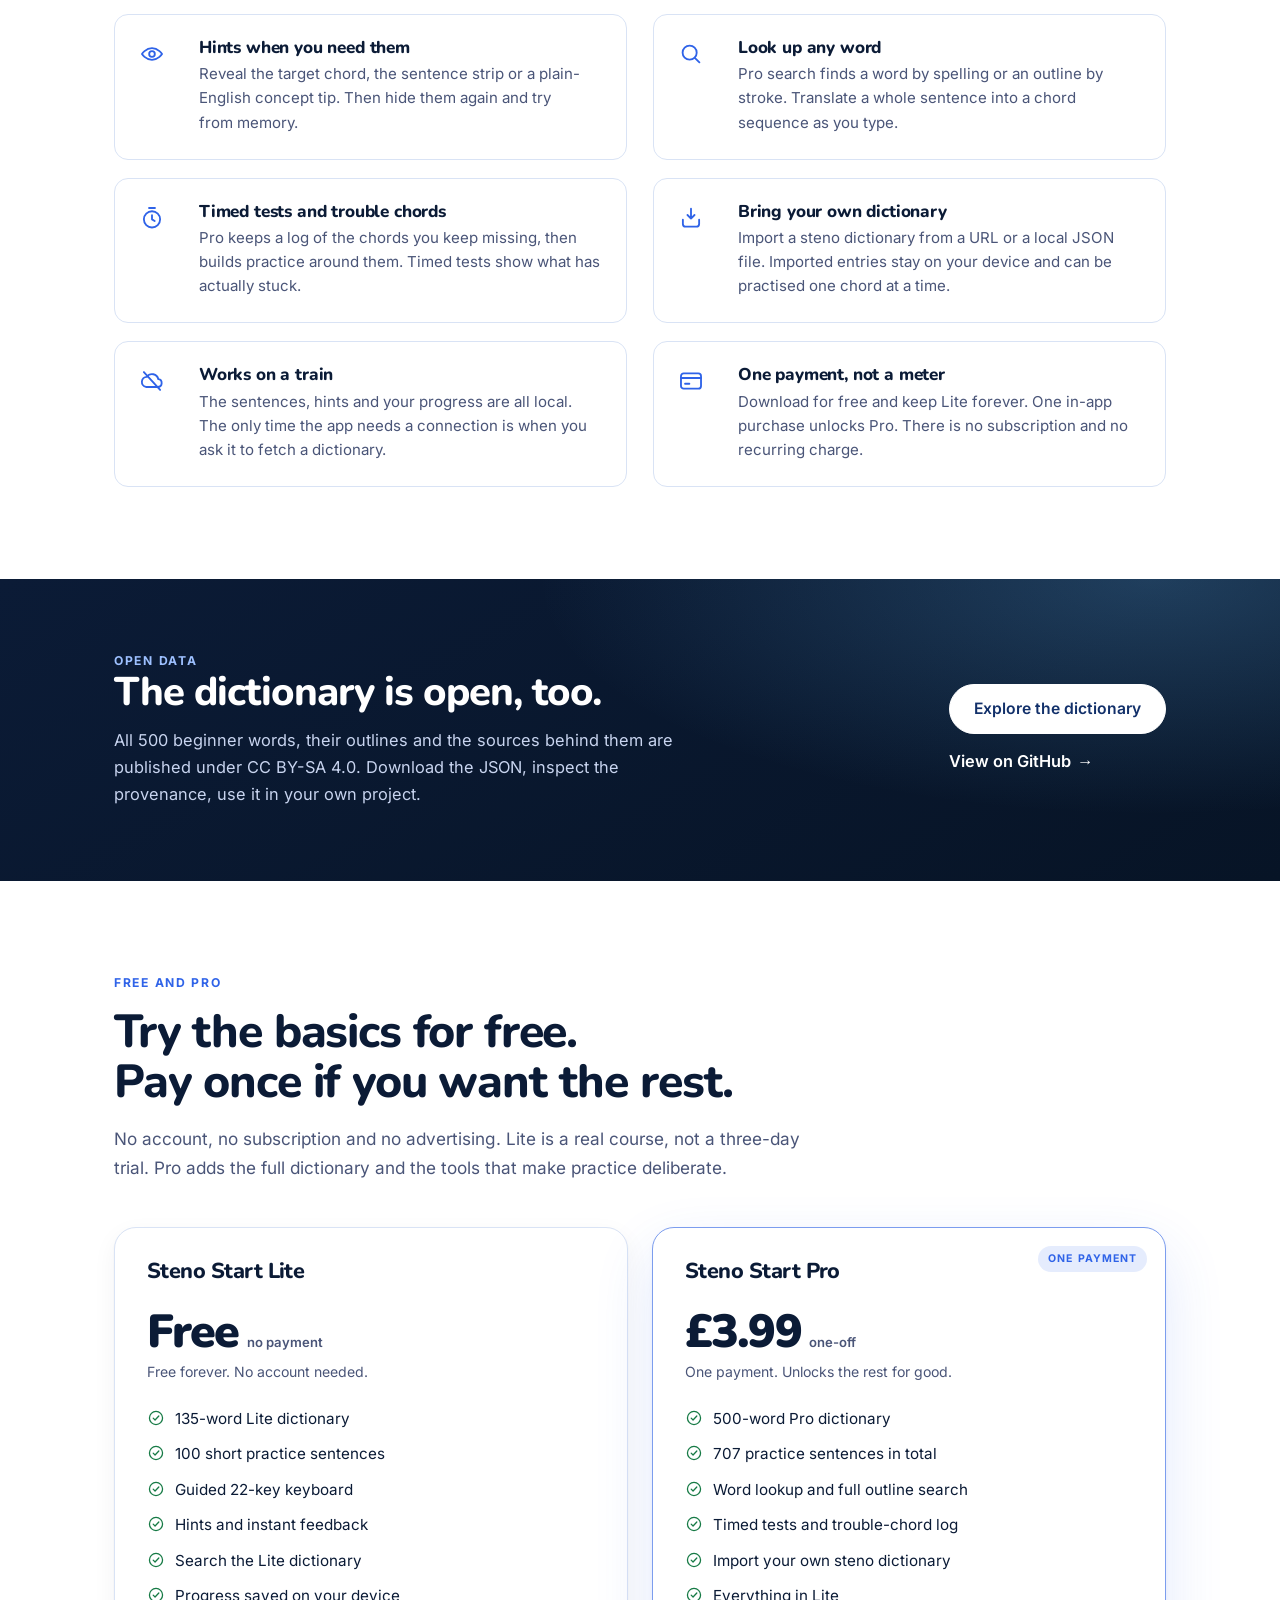
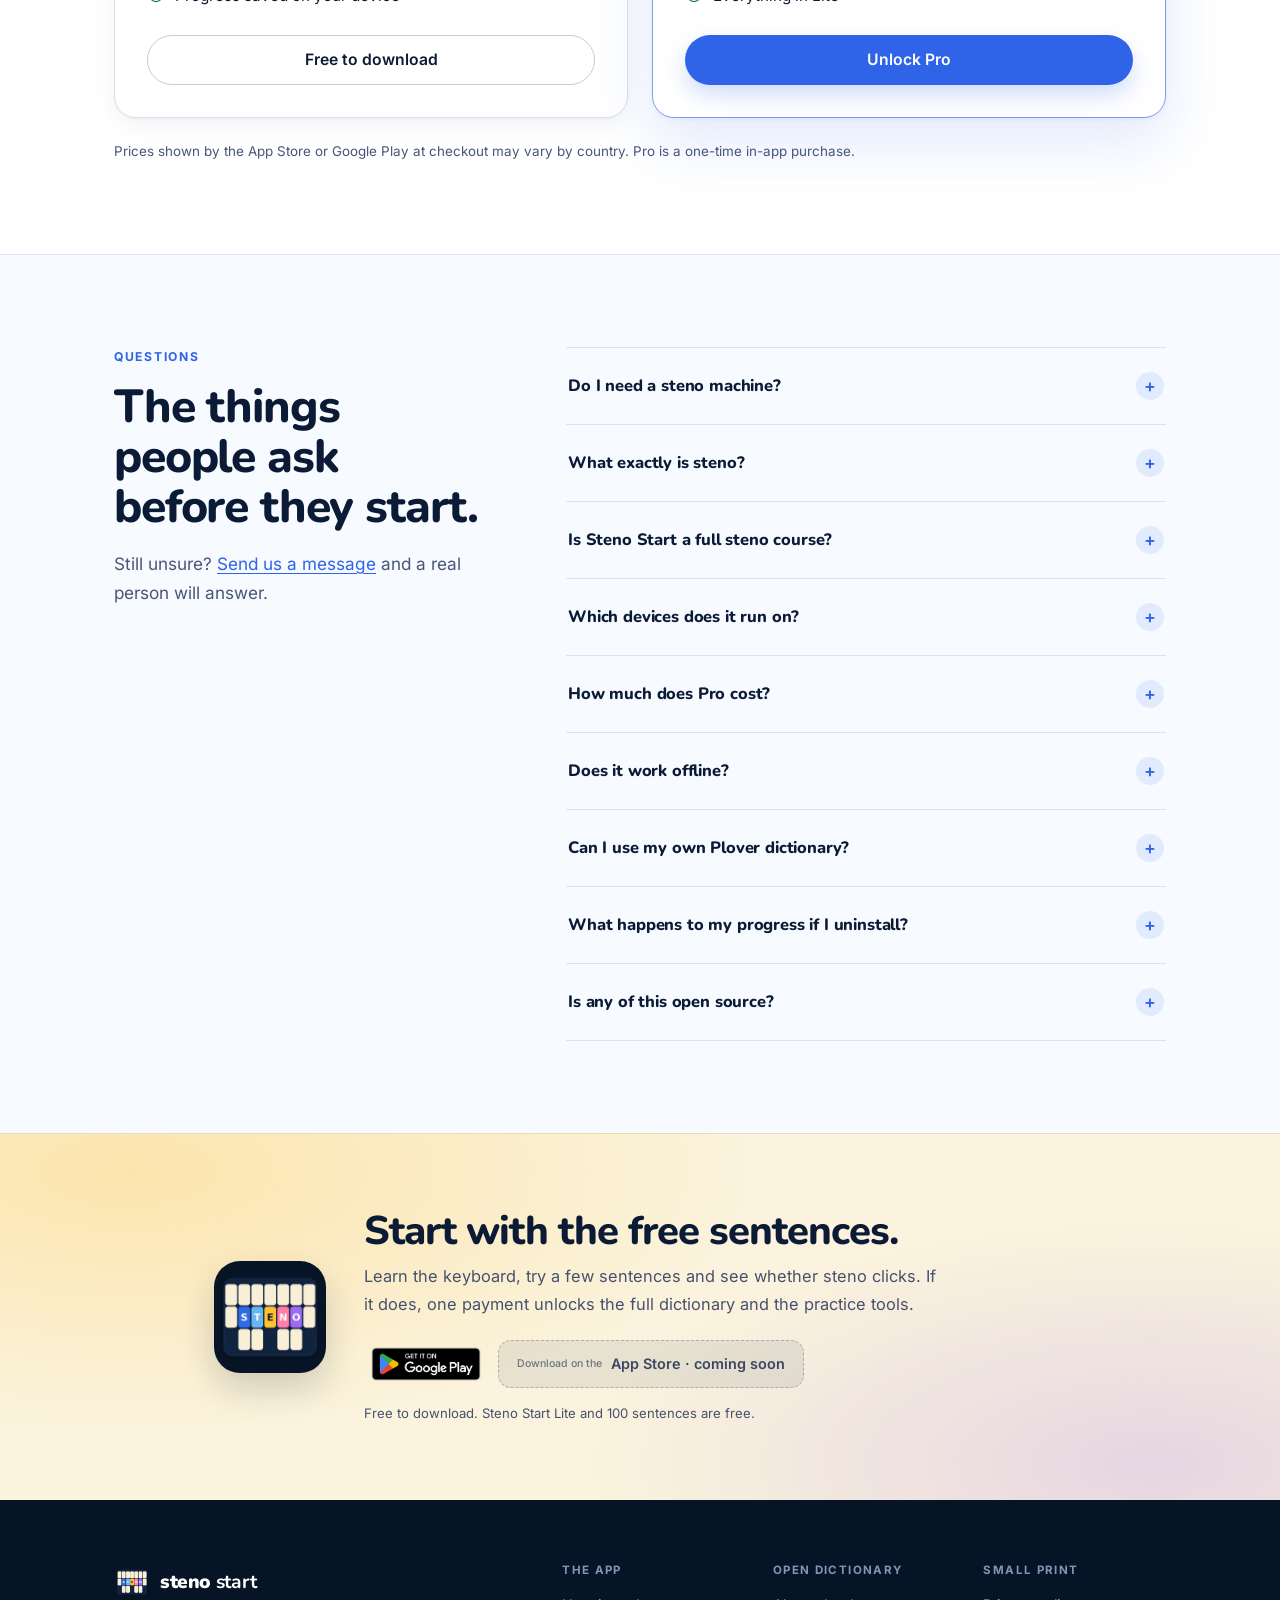
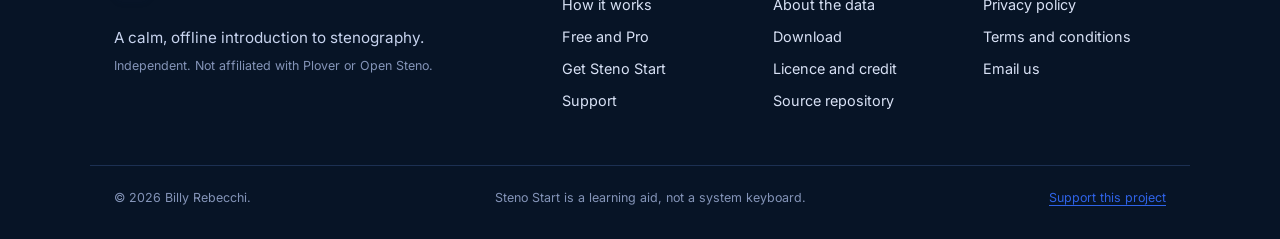
==== commit 8b6aba76: "Publish from steno@3bedbd5c4891341788a6fa99612dbe1d4671d1e7" ====
--- a/index.html
+++ b/index.html
@@ -30,7 +30,7 @@
 
   <link rel="preload" href="/assets/fonts/Inter.woff2" as="font" type="font/woff2" crossorigin>
   <link rel="preload" href="/assets/fonts/Nunito.woff2" as="font" type="font/woff2" crossorigin>
-  <link rel="stylesheet" href="/assets/style.css?v=d5c55acf">
+  <link rel="stylesheet" href="/assets/style.css?v=9a10e6ee">
   <link rel="icon" href="/favicon.ico" sizes="any">
   <link rel="icon" type="image/png" href="/assets/favicon-32.png" sizes="32x32">
   <link rel="apple-touch-icon" href="/assets/apple-touch-icon.png">
@@ -42,7 +42,7 @@
   <header class="masthead">
     <div class="shell masthead-inner">
       <a class="wordmark" href="/">
-        <img class="wordmark-icon" src="/assets/app-icon.png?v=d5c55acf" alt="" width="36" height="36">
+        <img class="wordmark-icon" src="/assets/app-icon.png?v=9a10e6ee" alt="" width="36" height="36">
         <span><strong>steno</strong> start</span>
       </a>
       <nav class="masthead-nav" aria-label="Primary">
@@ -178,15 +178,15 @@
     </div>
     <div class="shot-grid">
       <figure>
-        <img src="/assets/screens/learn.png?v=d5c55acf" alt="Steno Start practice screen showing a sentence, the target word and the 22-key steno keyboard." width="1290" height="2796" loading="lazy">
+        <img src="/assets/screens/learn.png?v=9a10e6ee" alt="Steno Start practice screen showing a sentence, the target word and the 22-key steno keyboard." width="1290" height="2796" loading="lazy">
         <figcaption>One sentence at a time, with the target word highlighted.</figcaption>
       </figure>
       <figure>
-        <img src="/assets/screens/dictionaries.png?v=d5c55acf" alt="Steno Start dictionary screen listing the free Lite and Pro word banks." width="1290" height="2796" loading="lazy">
+        <img src="/assets/screens/dictionaries.png?v=9a10e6ee" alt="Steno Start dictionary screen listing the free Lite and Pro word banks." width="1290" height="2796" loading="lazy">
         <figcaption>Start with Lite, then unlock the 500-word Pro bank.</figcaption>
       </figure>
       <figure>
-        <img src="/assets/screens/pro-tools.png?v=d5c55acf" alt="Steno Start Pro tools screen with timed tests, a trouble-chord log and sentence practice." width="1290" height="2796" loading="lazy">
+        <img src="/assets/screens/pro-tools.png?v=9a10e6ee" alt="Steno Start Pro tools screen with timed tests, a trouble-chord log and sentence practice." width="1290" height="2796" loading="lazy">
         <figcaption>Pro adds timed tests, trouble chords and imported dictionaries.</figcaption>
       </figure>
     </div>
@@ -366,12 +366,12 @@
 
 <section class="get" id="get">
   <div class="shell get-inner">
-    <img class="get-icon" src="/assets/app-icon.png?v=d5c55acf" alt="" width="112" height="112">
+    <img class="get-icon" src="/assets/app-icon.png?v=9a10e6ee" alt="" width="112" height="112">
     <div class="get-copy">
       <h2>Start with the free sentences.</h2>
       <p>Learn the keyboard, try a few sentences and see whether steno clicks. If it does, one payment unlocks the full dictionary and the practice tools.</p>
       <div class="store-row">
-        <a class="store-badge" href="https://play.google.com/store/apps/details?id=uk.co.thebillington.steno" rel="noopener" aria-label="Get Steno Start on Google Play"><span>Get it on</span>Google Play</a>
+        <a class="store-badge store-badge-play" href="https://play.google.com/store/apps/details?id=uk.co.thebillington.steno" rel="noopener" aria-label="Get Steno Start on Google Play"><img src="/assets/google-play-badge.png?v=9a10e6ee" alt="" width="646" height="250"></a>
         <span class="store-badge is-soon" aria-disabled="true"><span>Download on the</span>App Store · coming soon</span>
       </div>
       <p class="get-note">Free to download. Steno Start Lite and 100 sentences are free.</p>
@@ -385,7 +385,7 @@
     <div class="shell footer-inner">
       <div class="footer-brand">
         <a class="wordmark" href="/">
-          <img class="wordmark-icon" src="/assets/app-icon.png?v=d5c55acf" alt="" width="32" height="32">
+          <img class="wordmark-icon" src="/assets/app-icon.png?v=9a10e6ee" alt="" width="32" height="32">
           <span><strong>steno</strong> start</span>
         </a>
         <p class="footer-tag">A calm, offline introduction to stenography.</p>
--- a/assets/style.css
+++ b/assets/style.css
@@ -1061,6 +1061,15 @@
 
 .store-badge.is-soon span { opacity: .7; }
 
+.store-badge-play {
+  padding: 0;
+  min-height: 0;
+  background: none;
+  border-radius: 0;
+}
+
+.store-badge-play img { display: block; width: auto; height: 48px; }
+
 .get-note { margin-top: 14px !important; font-size: .82rem; color: var(--warm-muted) !important; }
 
 /* ---------- footer ---------- */
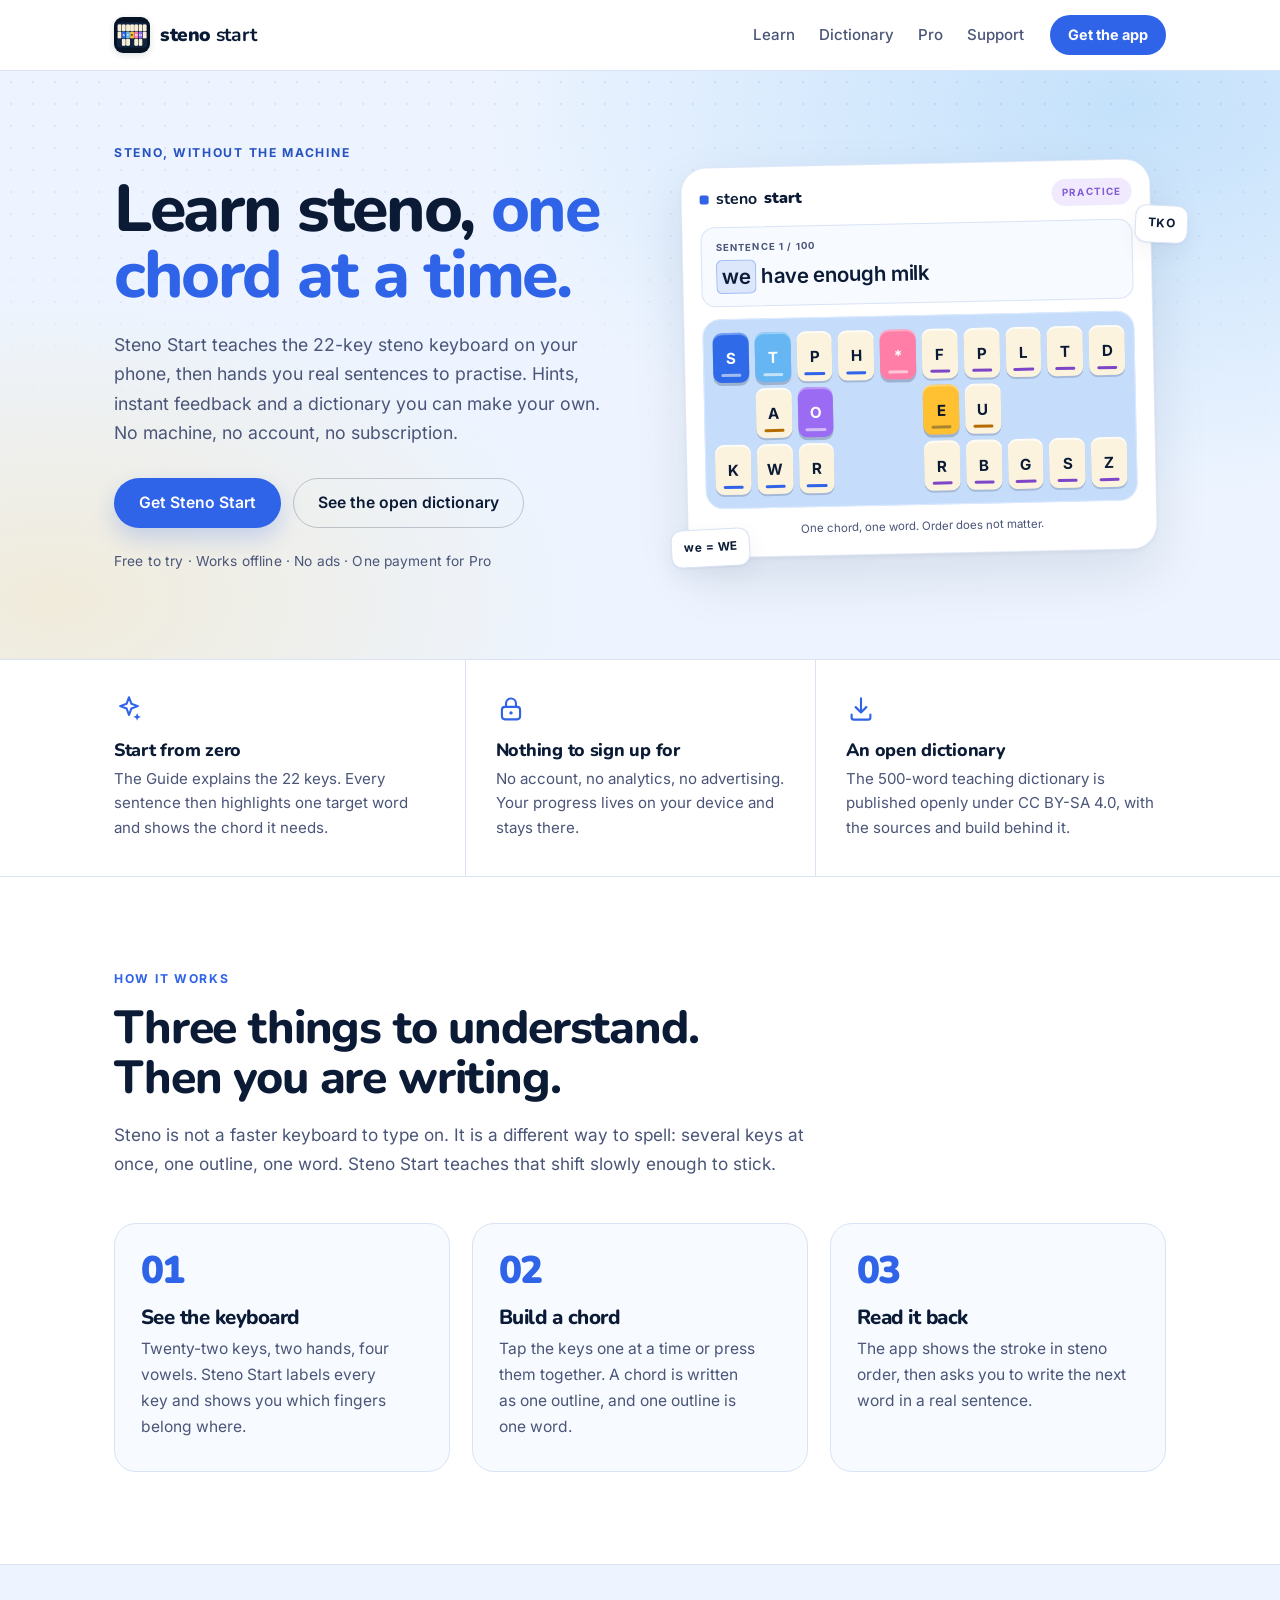
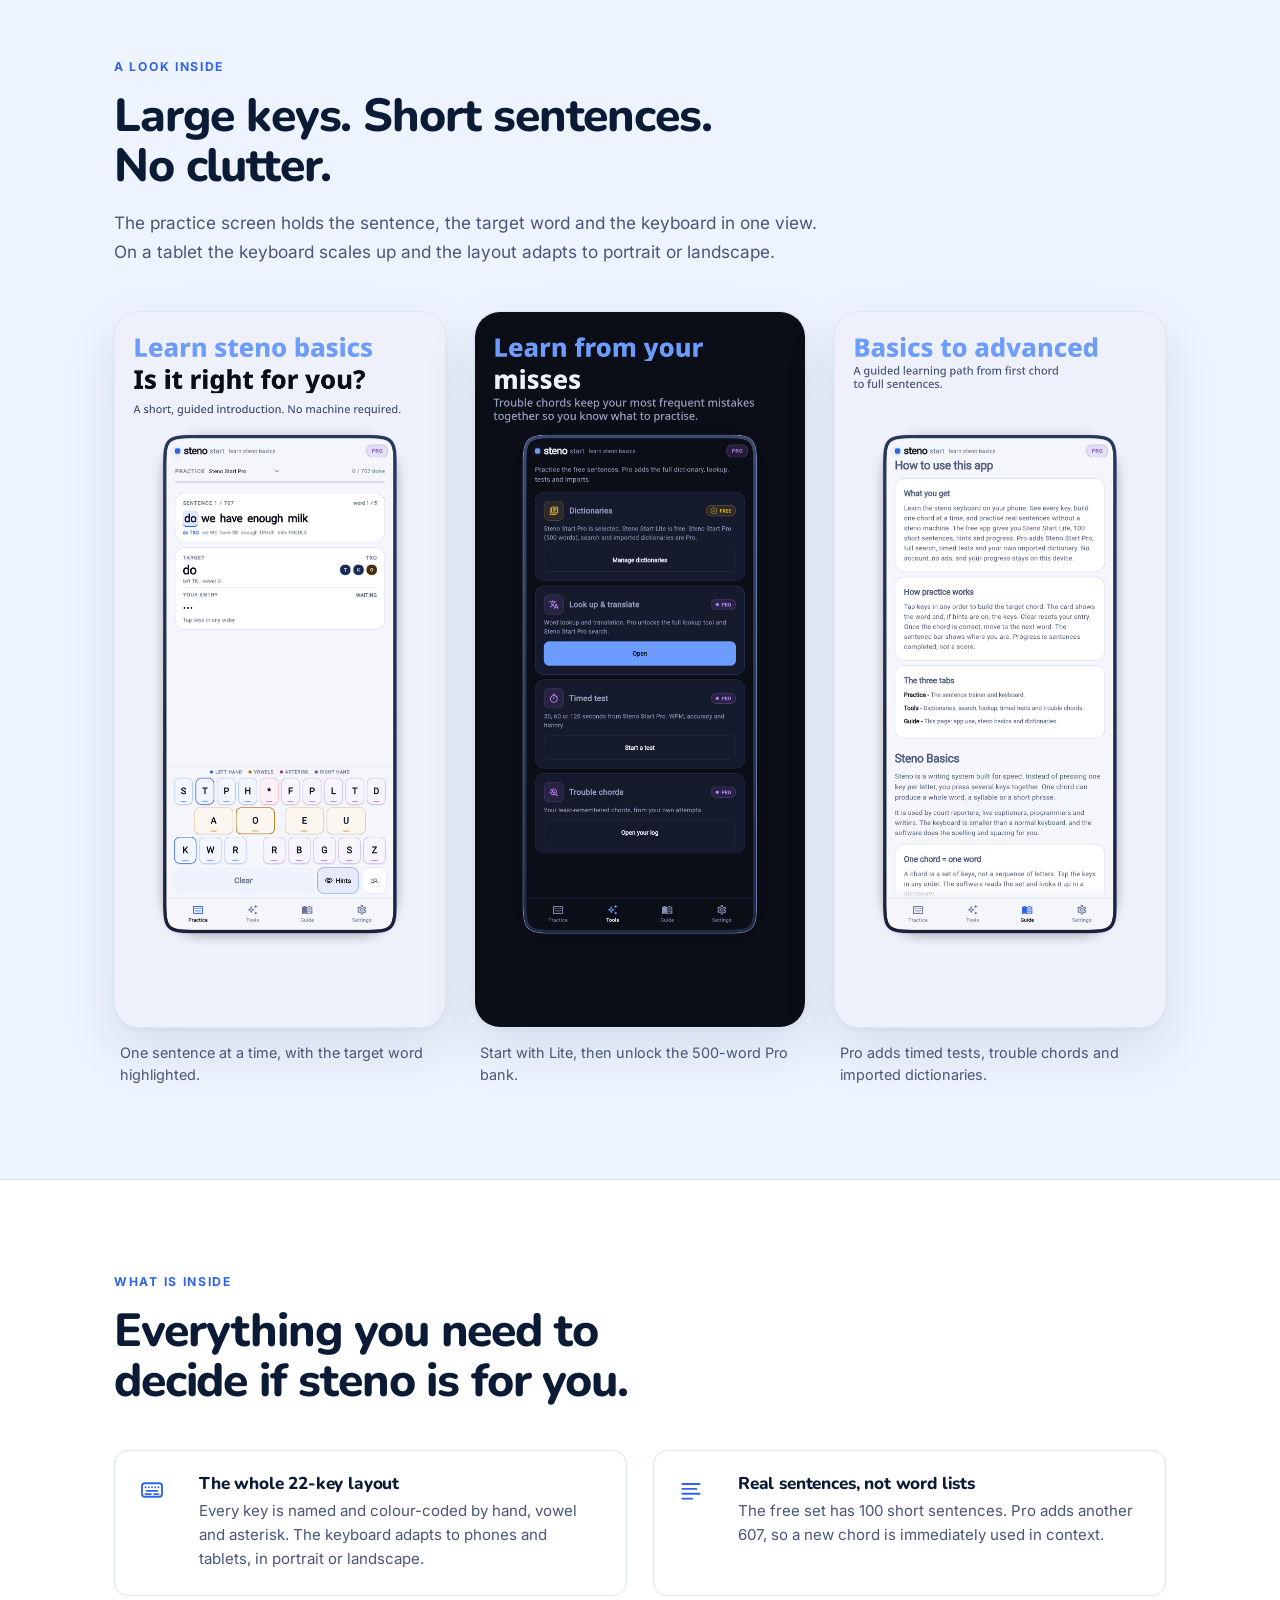
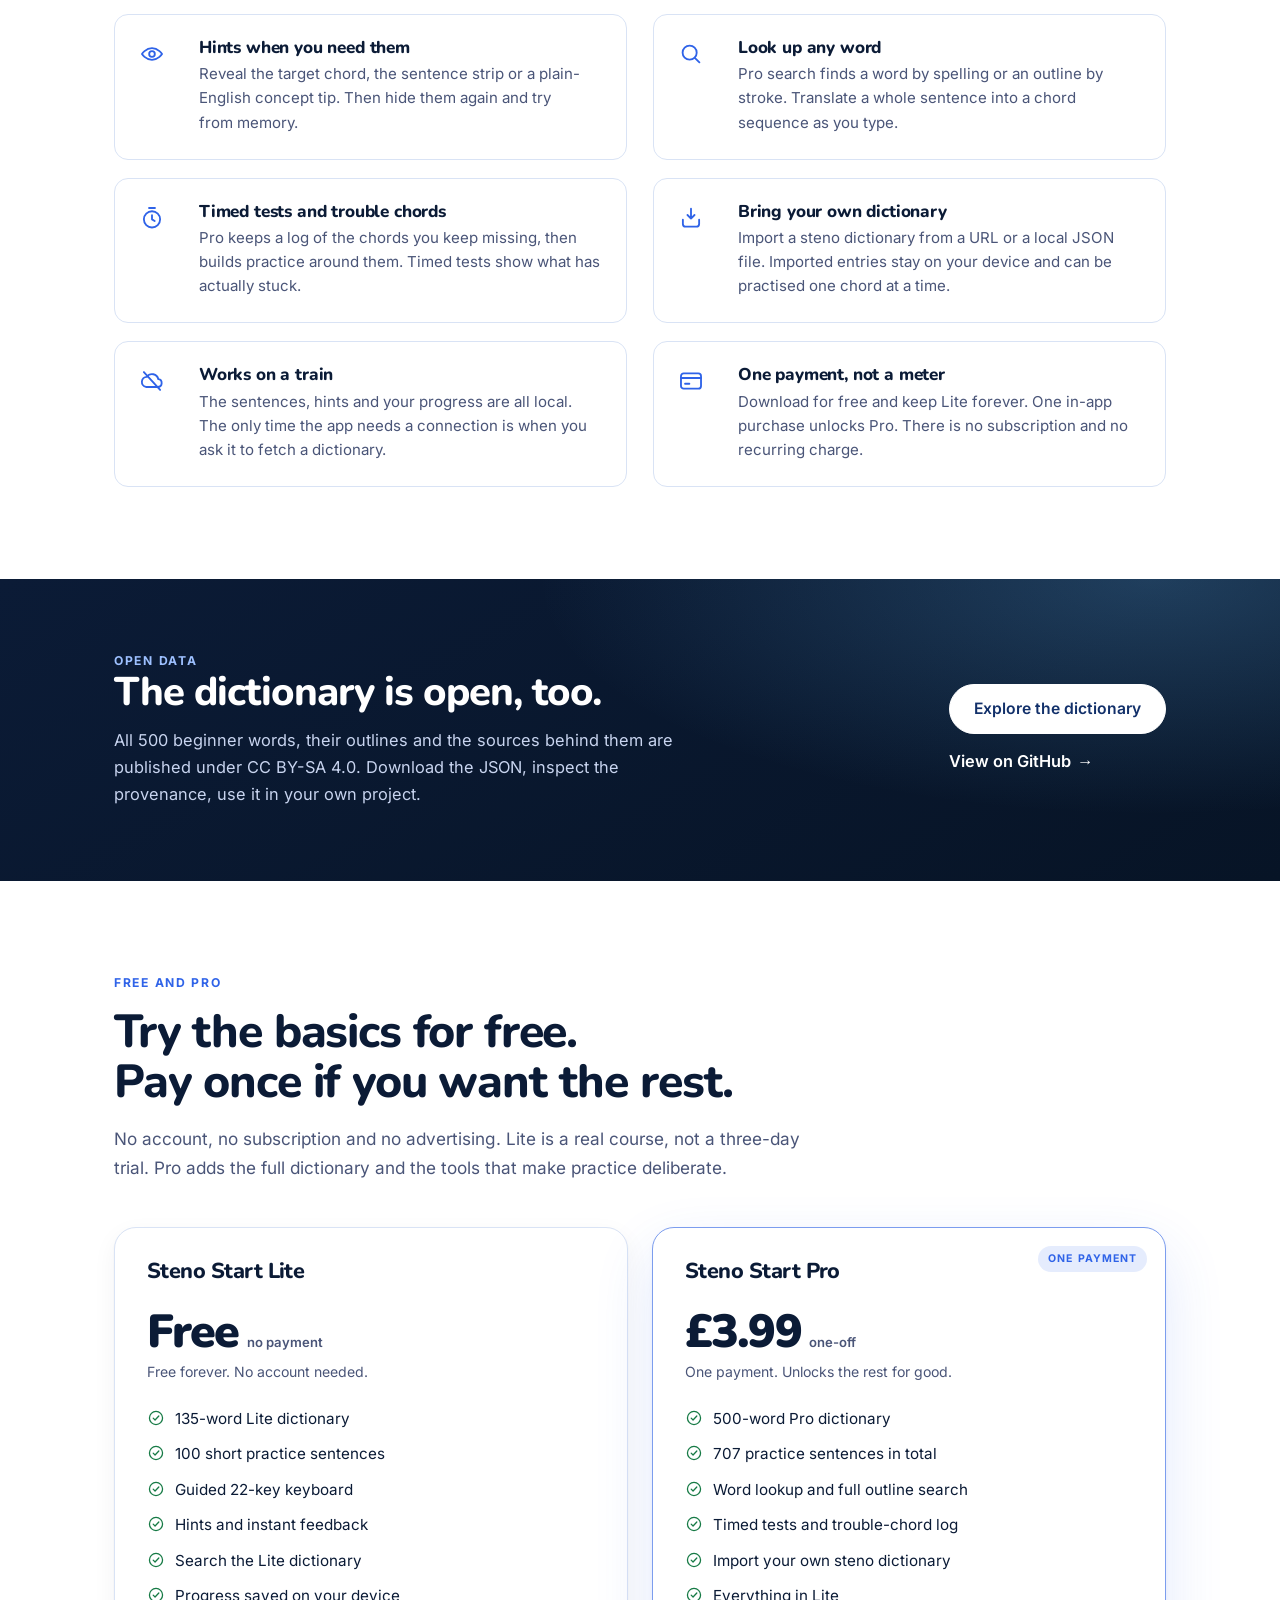
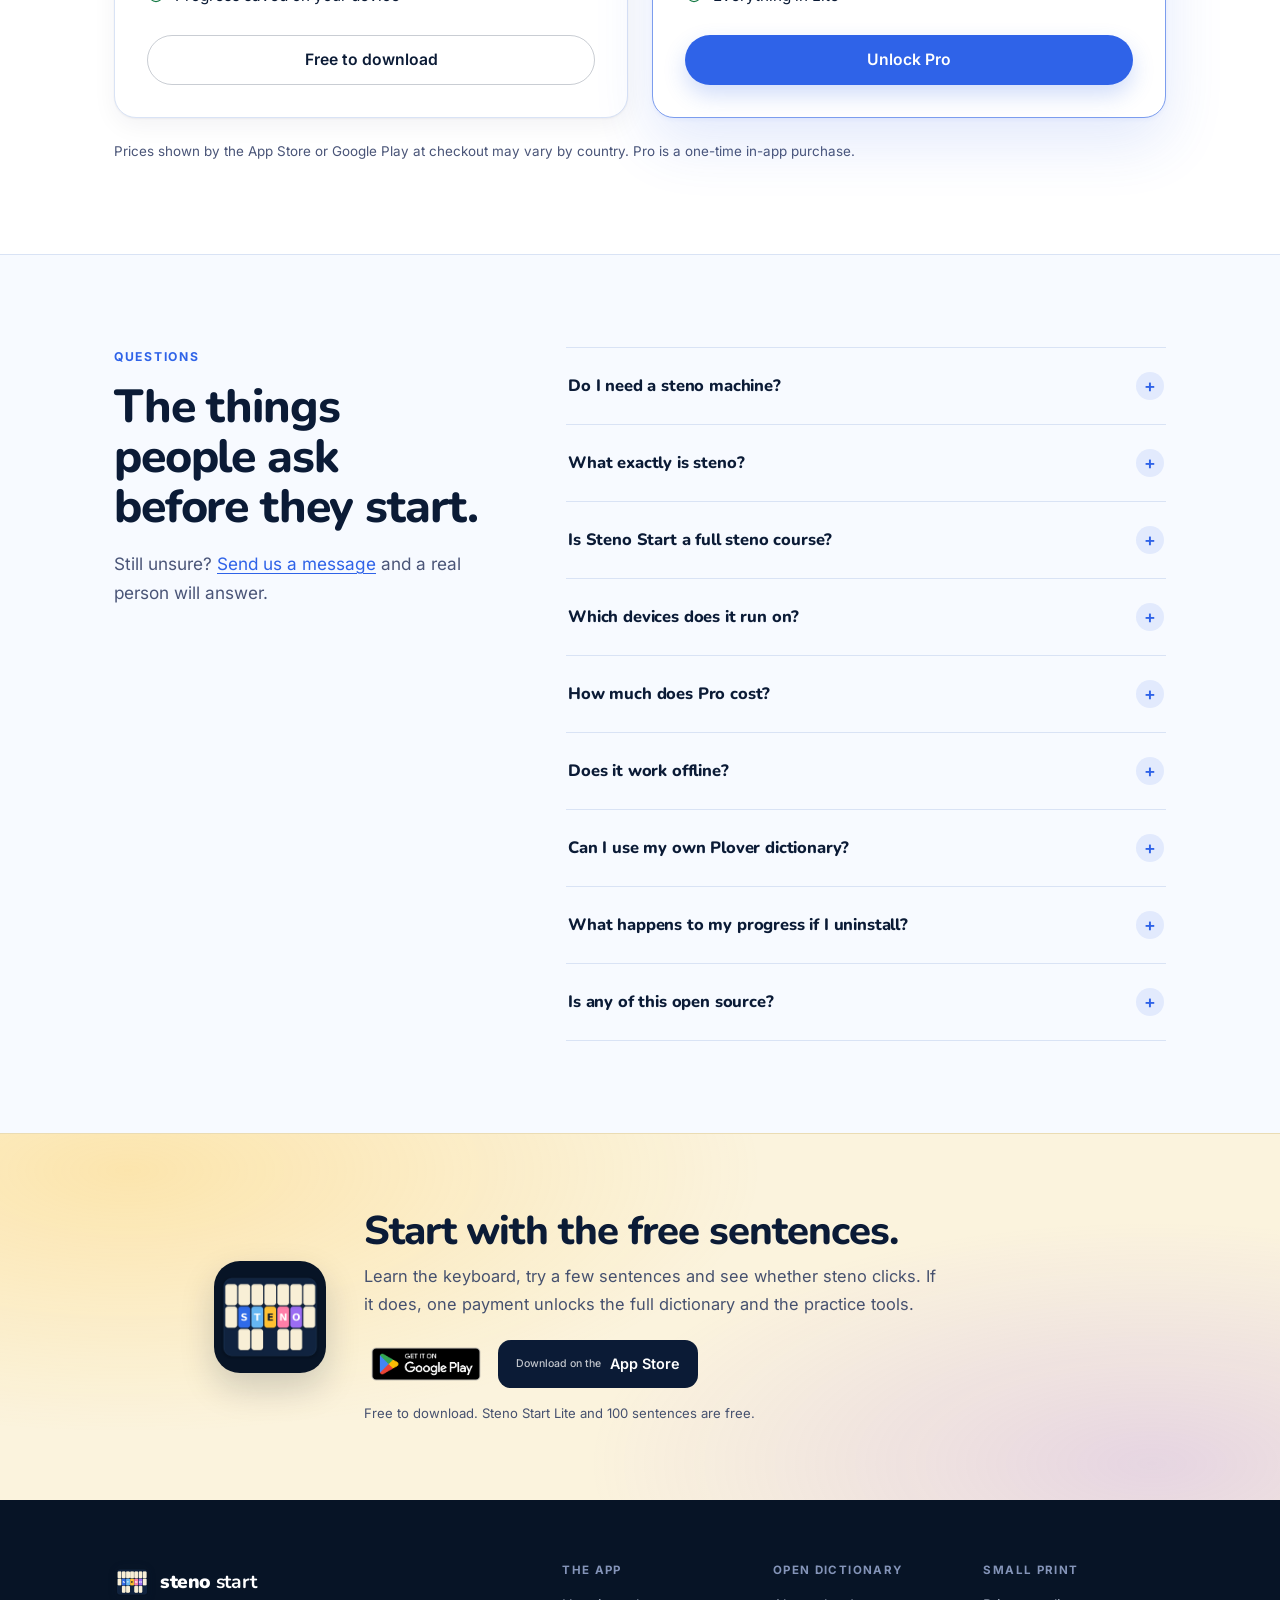
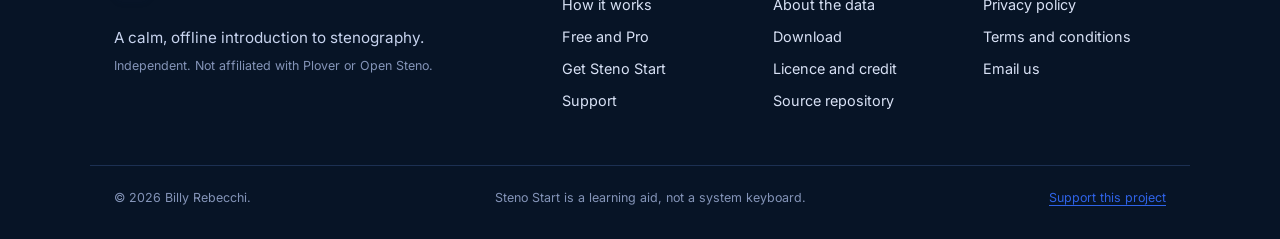
==== commit 60f17ead: "Publish from steno@379ff8ac1463fb905ef49b91f006ddec1268bd75" ====
--- a/index.html
+++ b/index.html
@@ -34,7 +34,7 @@
   <link rel="icon" href="/favicon.ico" sizes="any">
   <link rel="icon" type="image/png" href="/assets/favicon-32.png" sizes="32x32">
   <link rel="apple-touch-icon" href="/assets/apple-touch-icon.png">
-  <script type="application/ld+json">{"@context":"https://schema.org","@graph":[{"@type":"Organization","@id":"https://stenostart.uk/#organisation","name":"Steno Start","url":"https://stenostart.uk/","logo":"https://stenostart.uk/assets/app-icon.png","email":"billy.rebecchi@googlemail.com"},{"@type":"WebSite","@id":"https://stenostart.uk/#website","url":"https://stenostart.uk/","name":"Steno Start","description":"A guided, offline introduction to stenography. Learn the 22-key steno keyboard one chord at a time, then practise real sentences. Free to try, one payment for Pro.","inLanguage":"en-GB","publisher":{"@id":"https://stenostart.uk/#organisation"}},{"@type":"SoftwareApplication","name":"Steno Start","applicationCategory":"EducationalApplication","applicationSubCategory":"Stenography","operatingSystem":"Android, iOS","url":"https://stenostart.uk/","description":"A guided, offline introduction to stenography. Learn the 22-key steno keyboard one chord at a time, then practise real sentences. Free to try, one payment for Pro.","inLanguage":"en-GB","image":"https://stenostart.uk/assets/social.png","publisher":{"@id":"https://stenostart.uk/#organisation"},"offers":[{"@type":"Offer","price":"0","priceCurrency":"GBP","description":"Free download with the Lite dictionary and 100 sentences."},{"@type":"Offer","price":"3.99","priceCurrency":"GBP","description":"One-off in-app purchase that unlocks Steno Start Pro."}]},{"@type":"FAQPage","mainEntity":[{"@type":"Question","name":"Do I need a steno machine?","acceptedAnswer":{"@type":"Answer","text":"No. Steno Start is a phone and tablet trainer: it shows the 22-key layout and lets you tap or touch chords on screen. To write at speed you will still need a steno keyboard or machine and software that runs it. Steno Start is a learning aid, not a system keyboard."}},{"@type":"Question","name":"What exactly is steno?","acceptedAnswer":{"@type":"Answer","text":"Stenography is a chorded way of writing. Instead of typing one letter at a time, you press several keys together and the result is a word, a sound or a brief. Court reporters, captioners and live subtitlers use it to keep up with speech."}},{"@type":"Question","name":"Is Steno Start a full steno course?","acceptedAnswer":{"@type":"Answer","text":"No. It is a guided introduction for someone who wants to understand the keyboard and try the skill before buying hardware or committing to a course. It teaches a 500-word beginner dictionary and gives you plenty of sentences to practise, but it does not promise professional speed."}},{"@type":"Question","name":"Which devices does it run on?","acceptedAnswer":{"@type":"Answer","text":"Steno Start is built for Android phones and tablets, iPhone and iPad. The store listings are being prepared. The site will link to both as soon as they are live."}},{"@type":"Question","name":"How much does Pro cost?","acceptedAnswer":{"@type":"Answer","text":"Pro is one in-app purchase of £3.99 in the UK. The store shows the exact price in your country before you buy. There is no subscription and no recurring charge."}},{"@type":"Question","name":"Does it work offline?","acceptedAnswer":{"@type":"Answer","text":"Yes. Lessons, sentences, hints and progress are stored on your device. The app only uses the network when you ask it to import a dictionary from a URL."}},{"@type":"Question","name":"Can I use my own Plover dictionary?","acceptedAnswer":{"@type":"Answer","text":"You can import a Plover-style JSON dictionary in Pro, from a URL or a local file. It stays on your device. Steno Start is independent and is not affiliated with Plover or Open Steno, and imported outlines are yours to check."}},{"@type":"Question","name":"What happens to my progress if I uninstall?","acceptedAnswer":{"@type":"Answer","text":"Progress is stored locally, so uninstalling removes it unless your phone restores it from a backup. The app has a Reset local progress option if you want to start again deliberately."}},{"@type":"Question","name":"Is any of this open source?","acceptedAnswer":{"@type":"Answer","text":"The 500-word teaching dictionary is published under CC BY-SA 4.0, with a manifest, provenance records and the sources used. You can download it, inspect it, reuse it and share it. The app itself is not open source."}}]}]}</script>
+  <script type="application/ld+json">{"@context":"https://schema.org","@graph":[{"@type":"Organization","@id":"https://stenostart.uk/#organisation","name":"Steno Start","url":"https://stenostart.uk/","logo":"https://stenostart.uk/assets/app-icon.png","email":"billy.rebecchi@googlemail.com"},{"@type":"WebSite","@id":"https://stenostart.uk/#website","url":"https://stenostart.uk/","name":"Steno Start","description":"A guided, offline introduction to stenography. Learn the 22-key steno keyboard one chord at a time, then practise real sentences. Free to try, one payment for Pro.","inLanguage":"en-GB","publisher":{"@id":"https://stenostart.uk/#organisation"}},{"@type":"SoftwareApplication","name":"Steno Start","applicationCategory":"EducationalApplication","applicationSubCategory":"Stenography","operatingSystem":"Android, iOS","url":"https://stenostart.uk/","description":"A guided, offline introduction to stenography. Learn the 22-key steno keyboard one chord at a time, then practise real sentences. Free to try, one payment for Pro.","inLanguage":"en-GB","image":"https://stenostart.uk/assets/social.png","publisher":{"@id":"https://stenostart.uk/#organisation"},"offers":[{"@type":"Offer","price":"0","priceCurrency":"GBP","description":"Free download with the Lite dictionary and 100 sentences."},{"@type":"Offer","price":"3.99","priceCurrency":"GBP","description":"One-off in-app purchase that unlocks Steno Start Pro."}]},{"@type":"FAQPage","mainEntity":[{"@type":"Question","name":"Do I need a steno machine?","acceptedAnswer":{"@type":"Answer","text":"No. Steno Start is a phone and tablet trainer: it shows the 22-key layout and lets you tap or touch chords on screen. To write at speed you will still need a steno keyboard or machine and software that runs it. Steno Start is a learning aid, not a system keyboard."}},{"@type":"Question","name":"What exactly is steno?","acceptedAnswer":{"@type":"Answer","text":"Stenography is a chorded way of writing. Instead of typing one letter at a time, you press several keys together and the result is a word, a sound or a brief. Court reporters, captioners and live subtitlers use it to keep up with speech."}},{"@type":"Question","name":"Is Steno Start a full steno course?","acceptedAnswer":{"@type":"Answer","text":"No. It is a guided introduction for someone who wants to understand the keyboard and try the skill before buying hardware or committing to a course. It teaches a 500-word beginner dictionary and gives you plenty of sentences to practise, but it does not promise professional speed."}},{"@type":"Question","name":"Which devices does it run on?","acceptedAnswer":{"@type":"Answer","text":"Steno Start is built for Android phones and tablets, iPhone and iPad. It is on the App Store and Google Play, and the links at the top of this page go straight to each listing."}},{"@type":"Question","name":"How much does Pro cost?","acceptedAnswer":{"@type":"Answer","text":"Pro is one in-app purchase of £3.99 in the UK. The store shows the exact price in your country before you buy. There is no subscription and no recurring charge."}},{"@type":"Question","name":"Does it work offline?","acceptedAnswer":{"@type":"Answer","text":"Yes. Lessons, sentences, hints and progress are stored on your device. The app only uses the network when you ask it to import a dictionary from a URL."}},{"@type":"Question","name":"Can I use my own Plover dictionary?","acceptedAnswer":{"@type":"Answer","text":"You can import a Plover-style JSON dictionary in Pro, from a URL or a local file. It stays on your device. Steno Start is independent and is not affiliated with Plover or Open Steno, and imported outlines are yours to check."}},{"@type":"Question","name":"What happens to my progress if I uninstall?","acceptedAnswer":{"@type":"Answer","text":"Progress is stored locally, so uninstalling removes it unless your phone restores it from a backup. The app has a Reset local progress option if you want to start again deliberately."}},{"@type":"Question","name":"Is any of this open source?","acceptedAnswer":{"@type":"Answer","text":"The 500-word teaching dictionary is published under CC BY-SA 4.0, with a manifest, provenance records and the sources used. You can download it, inspect it, reuse it and share it. The app itself is not open source."}}]}]}</script>
 </head>
 <body>
   <a class="skip-link" href="#main">Skip to content</a>
@@ -338,7 +338,7 @@
       </details>
       <details>
         <summary>Which devices does it run on?</summary>
-        <p>Steno Start is built for Android phones and tablets, iPhone and iPad. The store listings are being prepared. The site will link to both as soon as they are live.</p>
+        <p>Steno Start is built for Android phones and tablets, iPhone and iPad. It is on the App Store and Google Play, and the links at the top of this page go straight to each listing.</p>
       </details>
       <details>
         <summary>How much does Pro cost?</summary>
@@ -372,7 +372,7 @@
       <p>Learn the keyboard, try a few sentences and see whether steno clicks. If it does, one payment unlocks the full dictionary and the practice tools.</p>
       <div class="store-row">
         <a class="store-badge store-badge-play" href="https://play.google.com/store/apps/details?id=uk.co.thebillington.steno" rel="noopener" aria-label="Get Steno Start on Google Play"><img src="/assets/google-play-badge.png?v=9a10e6ee" alt="" width="646" height="250"></a>
-        <span class="store-badge is-soon" aria-disabled="true"><span>Download on the</span>App Store · coming soon</span>
+        <a class="store-badge" href="https://apps.apple.com/app/id6828906755" rel="noopener" aria-label="Download Steno Start on the App Store"><span>Download on the</span>App Store</a>
       </div>
       <p class="get-note">Free to download. Steno Start Lite and 100 sentences are free.</p>
     </div>
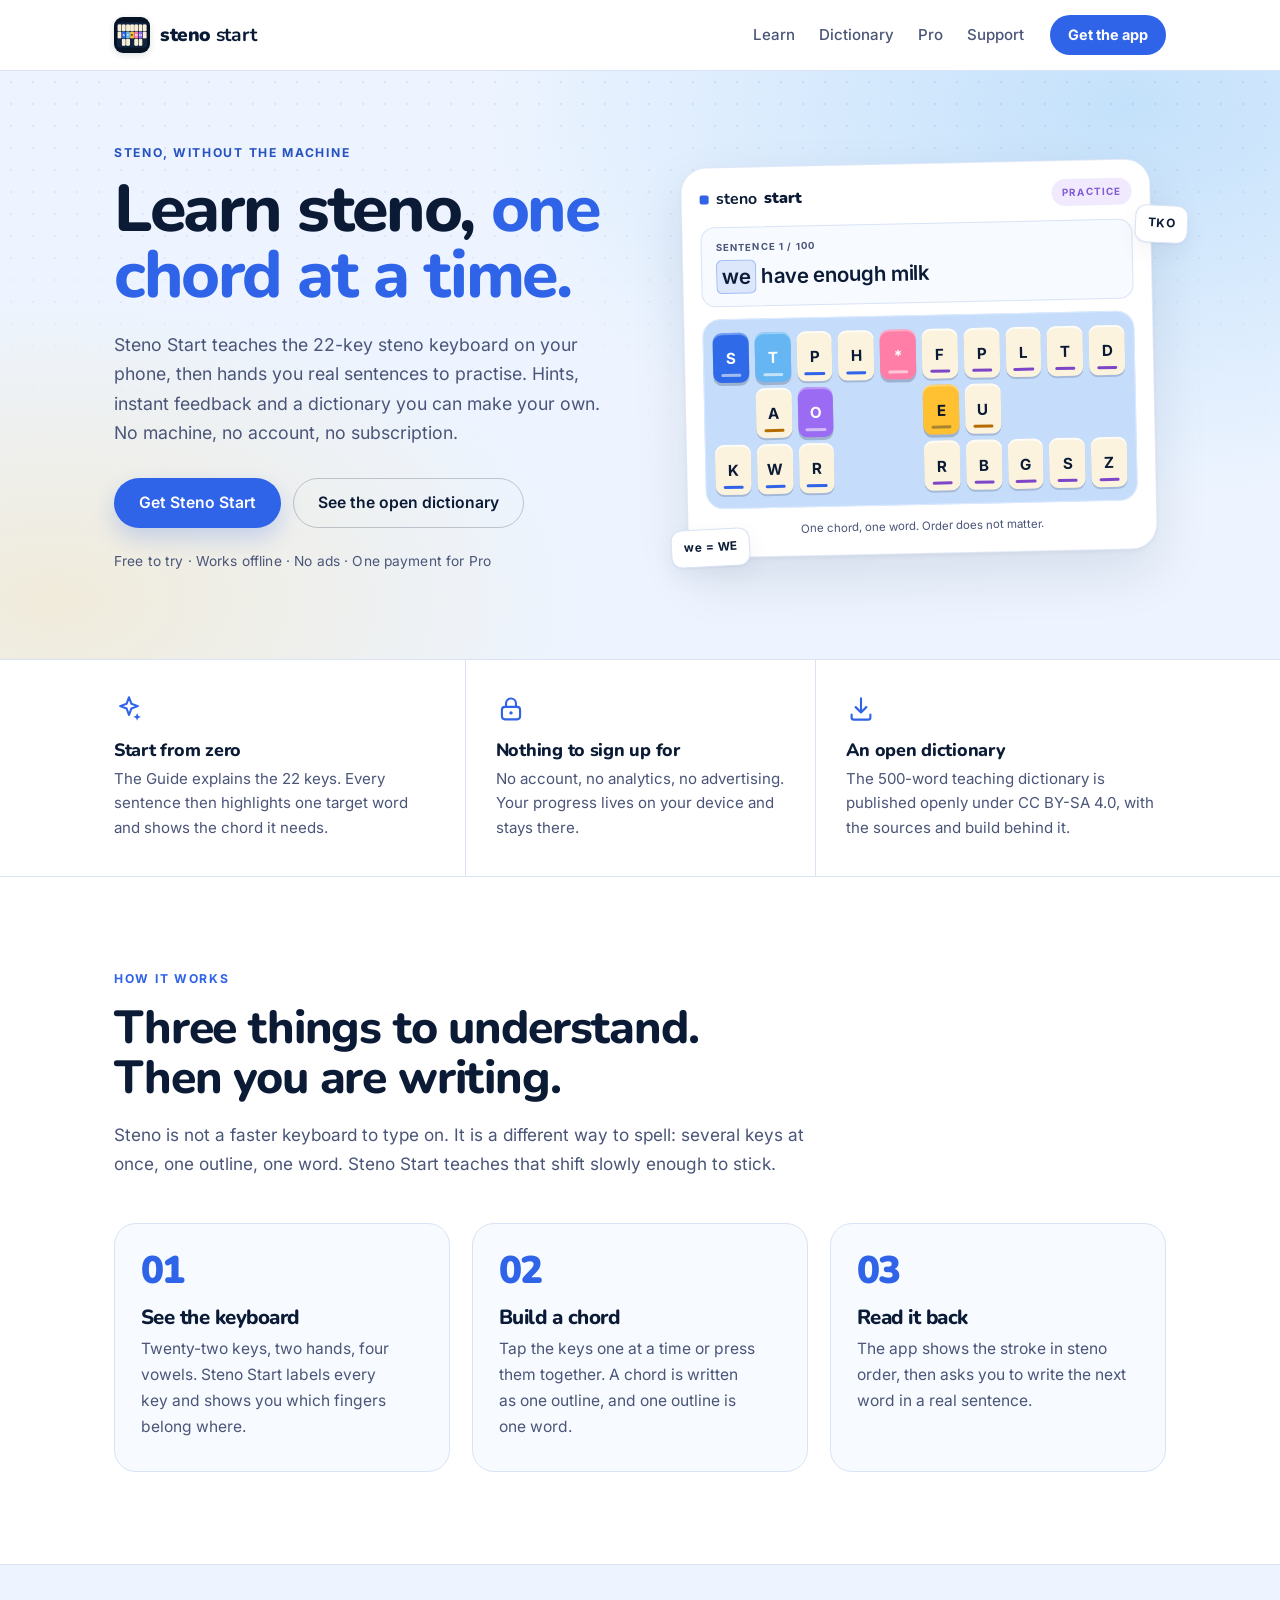
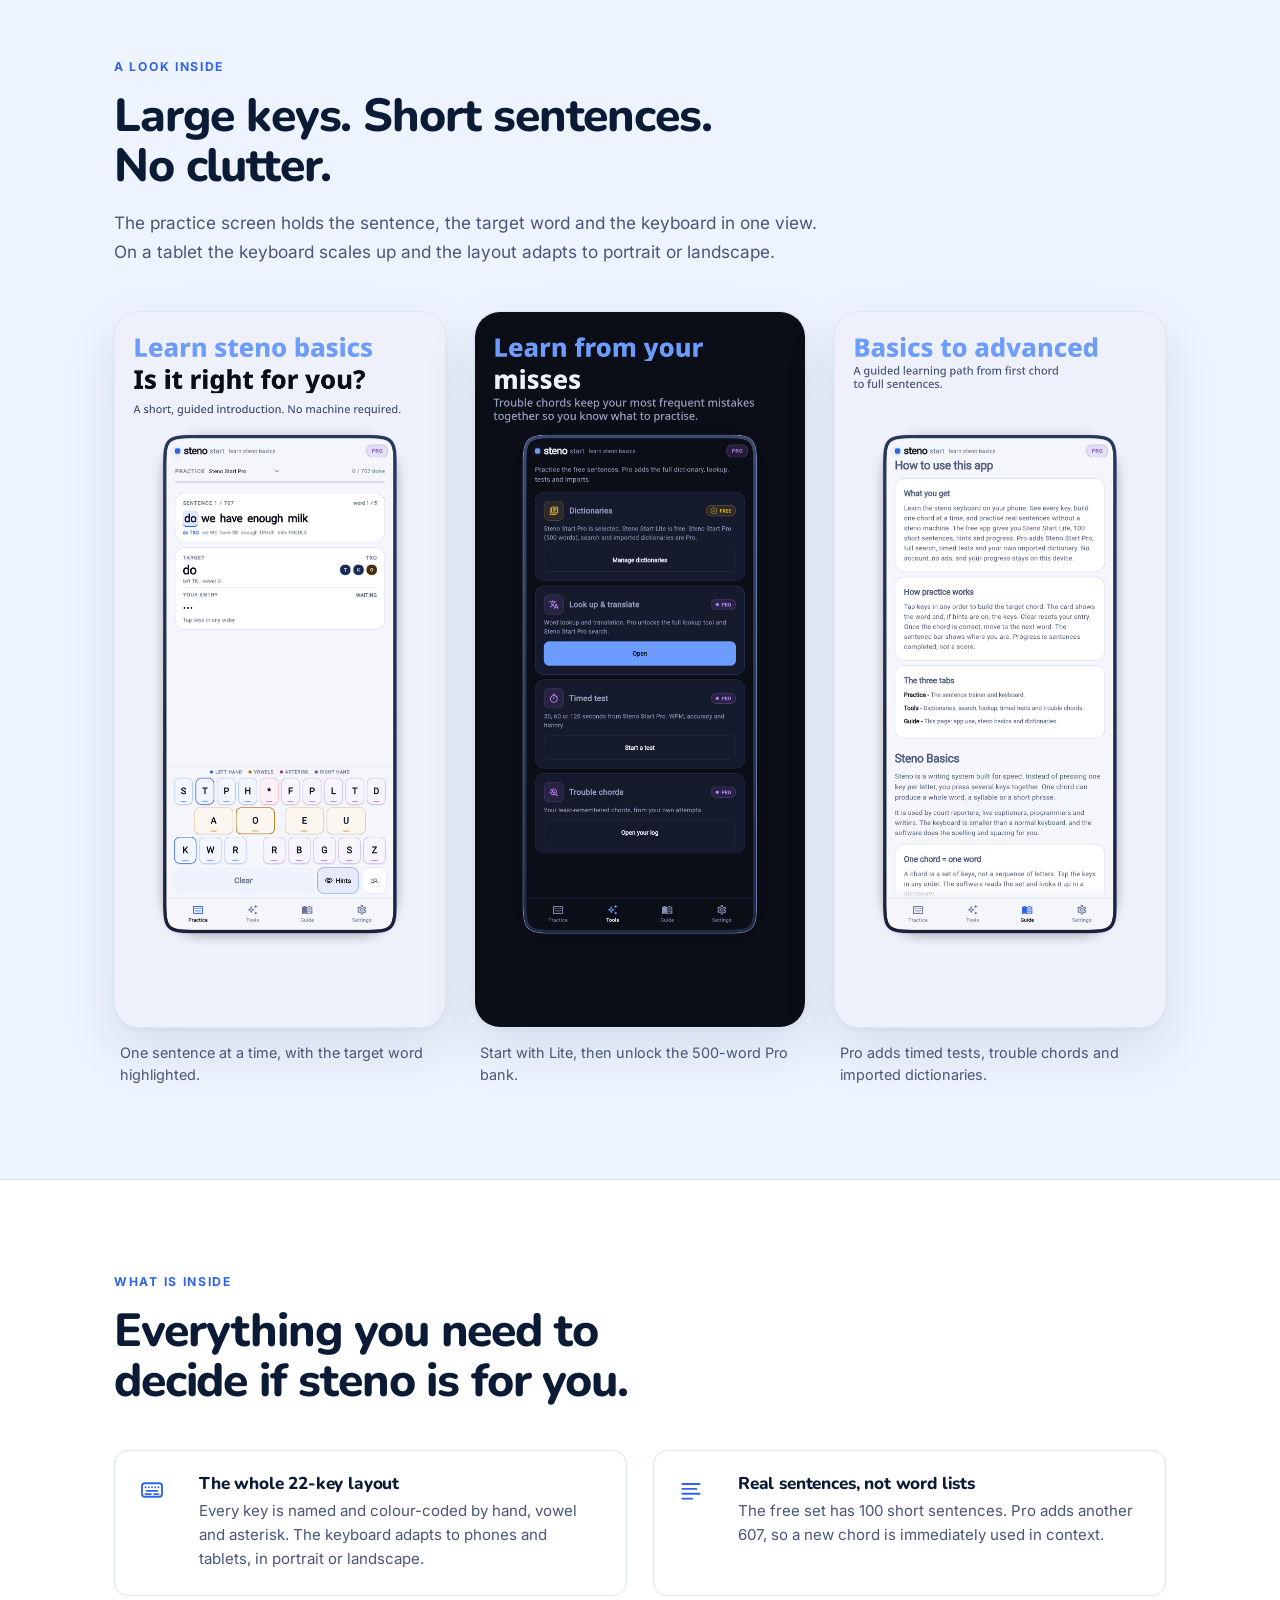
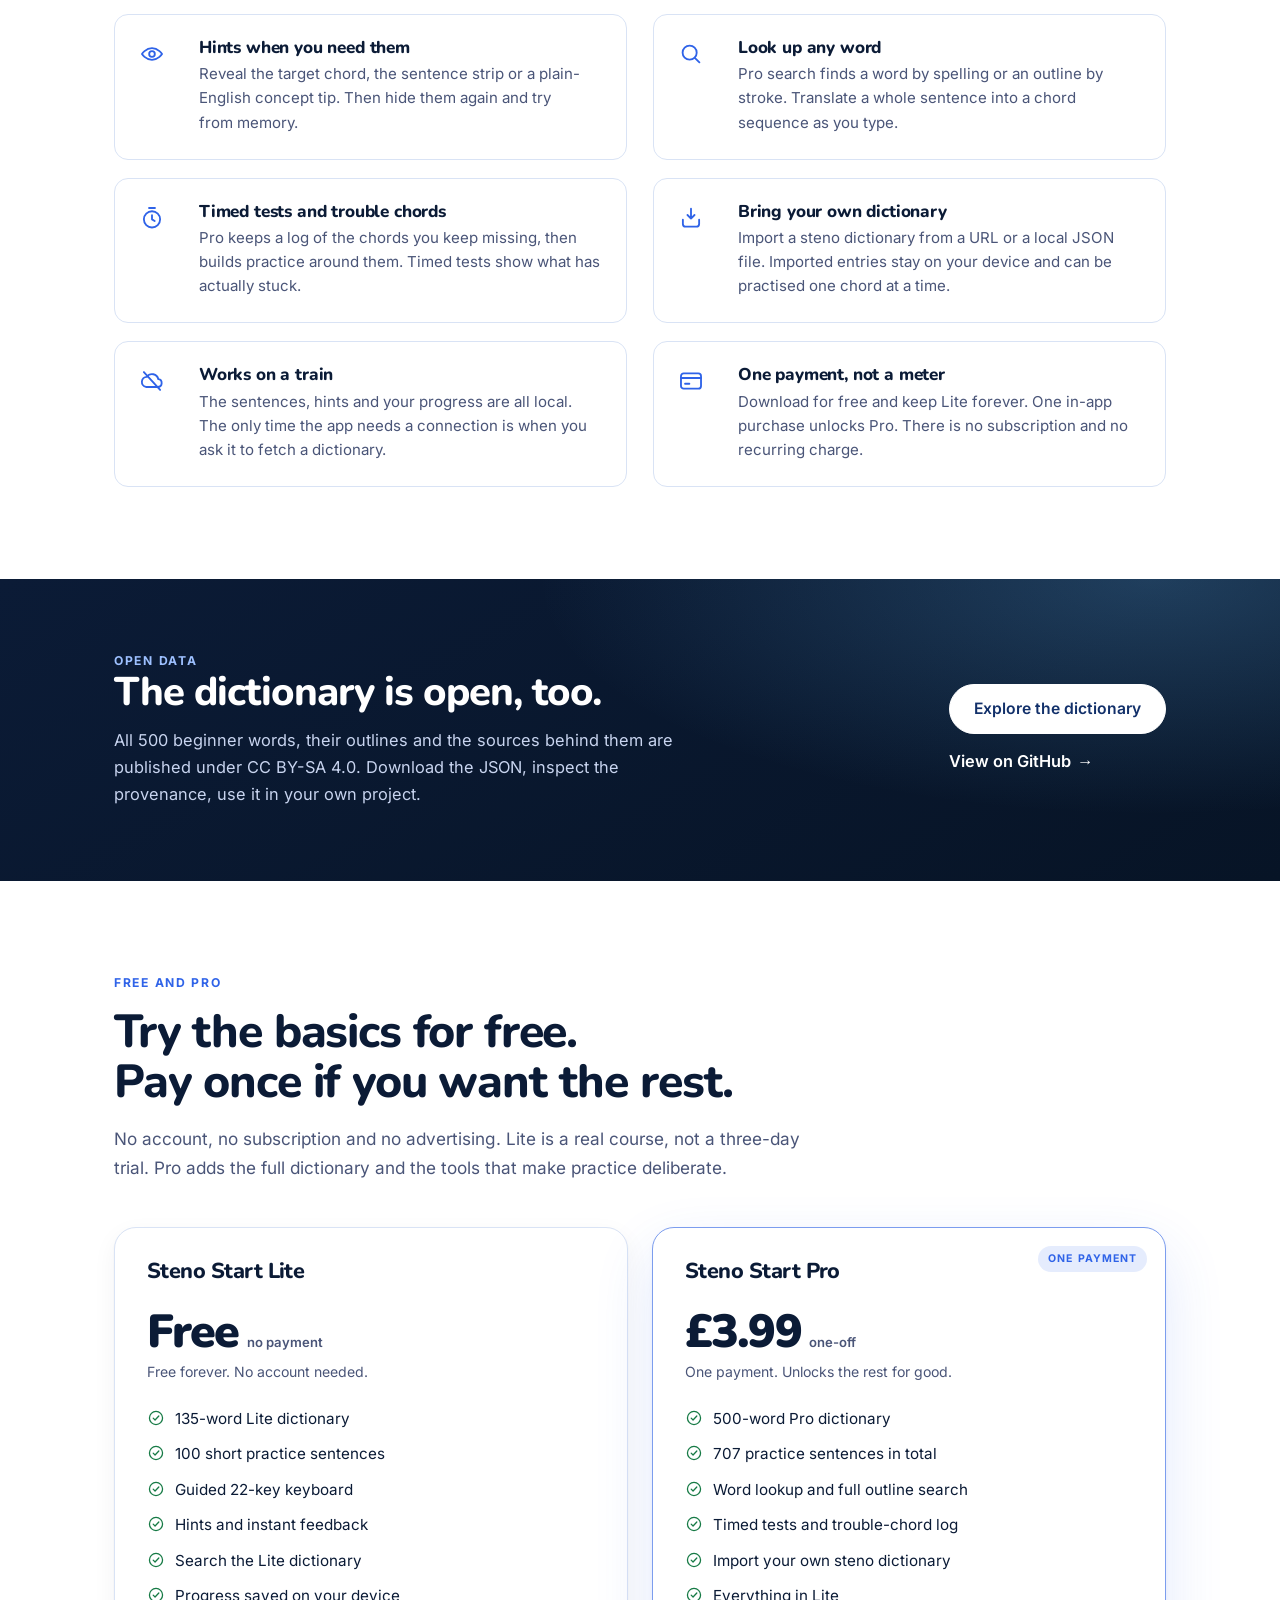
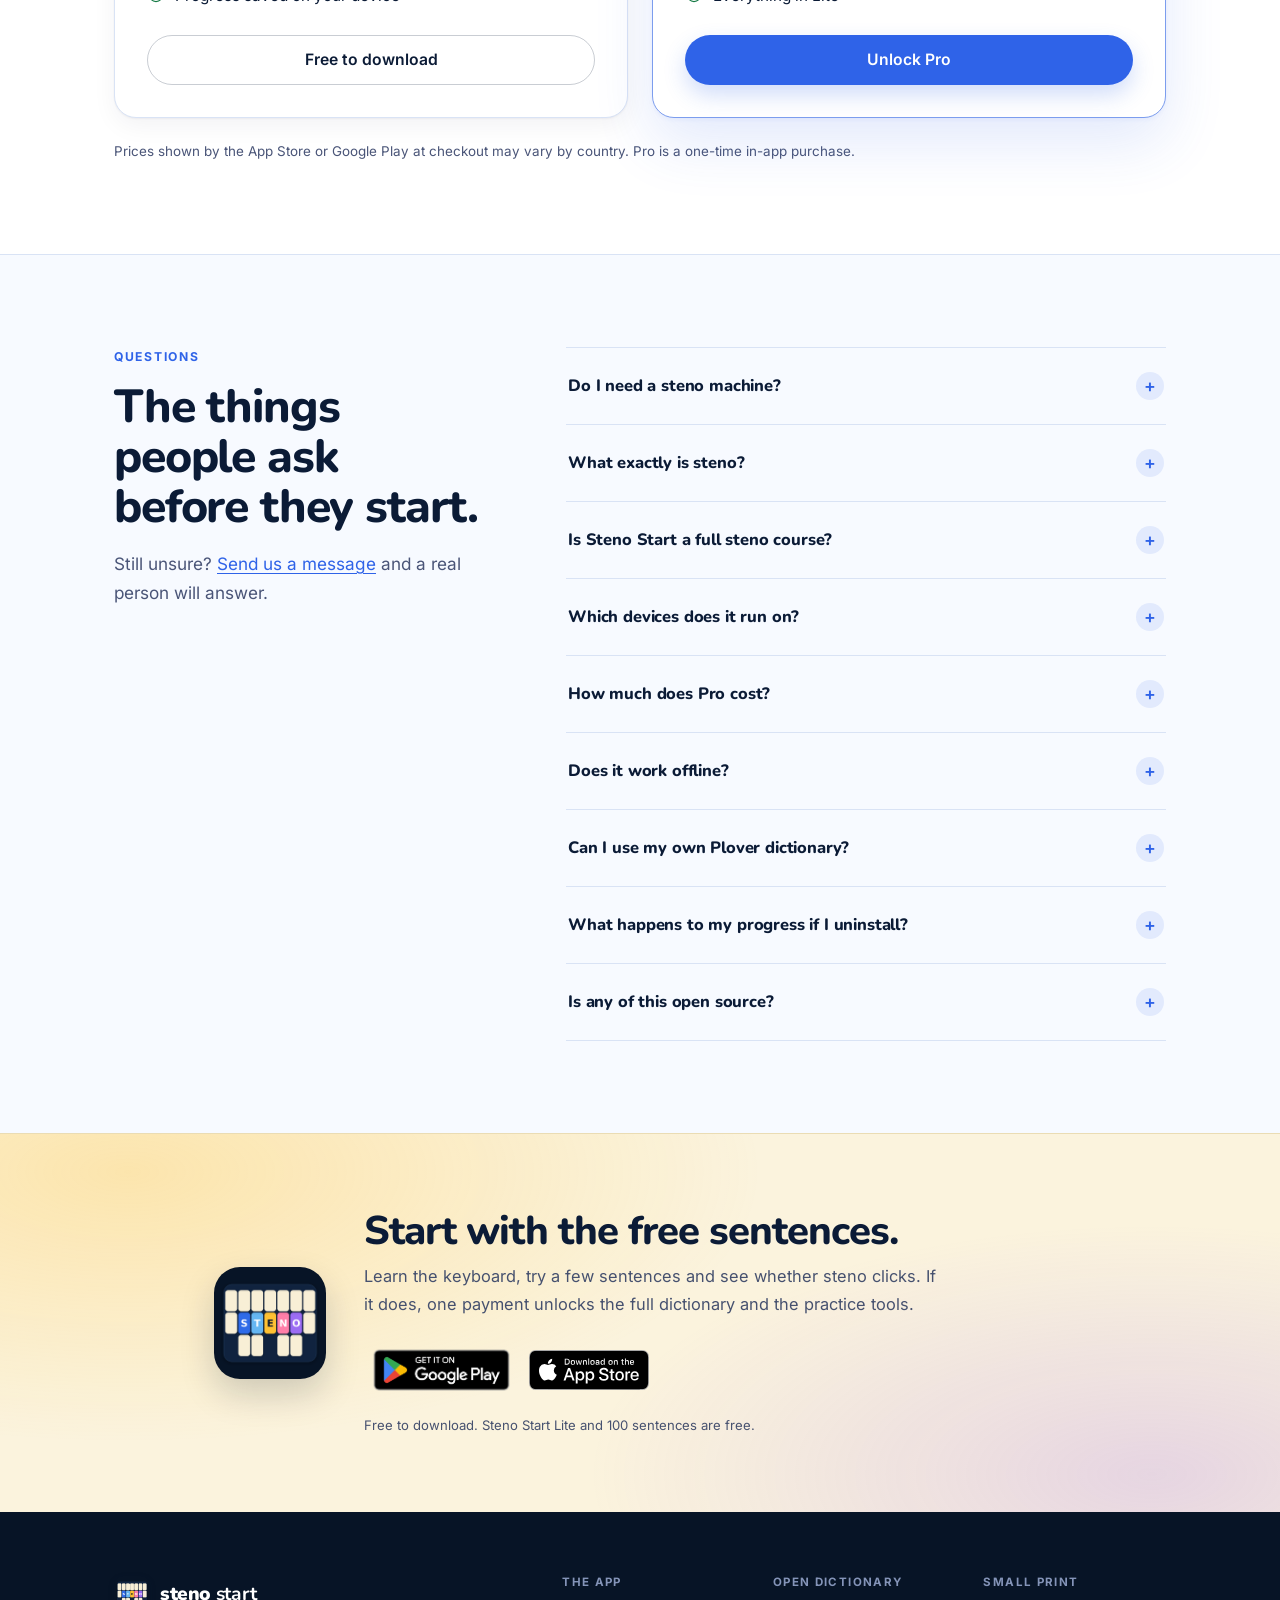
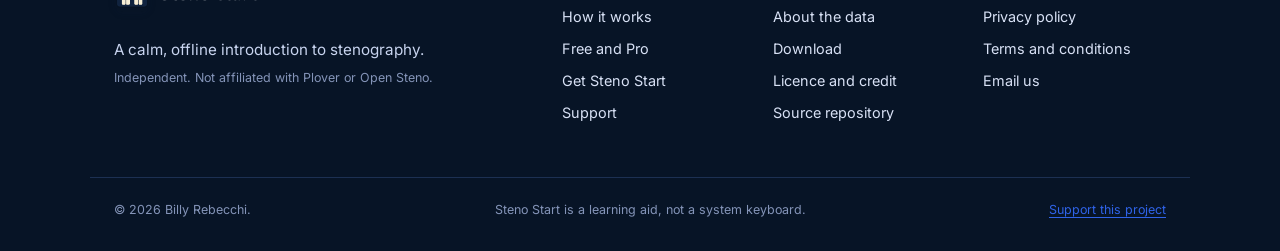
==== commit a4cbeb4a: "Publish from steno@0a8bad4a32f8cc86d87b8dc8eb8a275728968822" ====
--- a/index.html
+++ b/index.html
@@ -30,7 +30,7 @@
 
   <link rel="preload" href="/assets/fonts/Inter.woff2" as="font" type="font/woff2" crossorigin>
   <link rel="preload" href="/assets/fonts/Nunito.woff2" as="font" type="font/woff2" crossorigin>
-  <link rel="stylesheet" href="/assets/style.css?v=9a10e6ee">
+  <link rel="stylesheet" href="/assets/style.css?v=d5a2d739">
   <link rel="icon" href="/favicon.ico" sizes="any">
   <link rel="icon" type="image/png" href="/assets/favicon-32.png" sizes="32x32">
   <link rel="apple-touch-icon" href="/assets/apple-touch-icon.png">
@@ -42,7 +42,7 @@
   <header class="masthead">
     <div class="shell masthead-inner">
       <a class="wordmark" href="/">
-        <img class="wordmark-icon" src="/assets/app-icon.png?v=9a10e6ee" alt="" width="36" height="36">
+        <img class="wordmark-icon" src="/assets/app-icon.png?v=d5a2d739" alt="" width="36" height="36">
         <span><strong>steno</strong> start</span>
       </a>
       <nav class="masthead-nav" aria-label="Primary">
@@ -178,15 +178,15 @@
     </div>
     <div class="shot-grid">
       <figure>
-        <img src="/assets/screens/learn.png?v=9a10e6ee" alt="Steno Start practice screen showing a sentence, the target word and the 22-key steno keyboard." width="1290" height="2796" loading="lazy">
+        <img src="/assets/screens/learn.png?v=d5a2d739" alt="Steno Start practice screen showing a sentence, the target word and the 22-key steno keyboard." width="1290" height="2796" loading="lazy">
         <figcaption>One sentence at a time, with the target word highlighted.</figcaption>
       </figure>
       <figure>
-        <img src="/assets/screens/dictionaries.png?v=9a10e6ee" alt="Steno Start dictionary screen listing the free Lite and Pro word banks." width="1290" height="2796" loading="lazy">
+        <img src="/assets/screens/dictionaries.png?v=d5a2d739" alt="Steno Start dictionary screen listing the free Lite and Pro word banks." width="1290" height="2796" loading="lazy">
         <figcaption>Start with Lite, then unlock the 500-word Pro bank.</figcaption>
       </figure>
       <figure>
-        <img src="/assets/screens/pro-tools.png?v=9a10e6ee" alt="Steno Start Pro tools screen with timed tests, a trouble-chord log and sentence practice." width="1290" height="2796" loading="lazy">
+        <img src="/assets/screens/pro-tools.png?v=d5a2d739" alt="Steno Start Pro tools screen with timed tests, a trouble-chord log and sentence practice." width="1290" height="2796" loading="lazy">
         <figcaption>Pro adds timed tests, trouble chords and imported dictionaries.</figcaption>
       </figure>
     </div>
@@ -366,13 +366,13 @@
 
 <section class="get" id="get">
   <div class="shell get-inner">
-    <img class="get-icon" src="/assets/app-icon.png?v=9a10e6ee" alt="" width="112" height="112">
+    <img class="get-icon" src="/assets/app-icon.png?v=d5a2d739" alt="" width="112" height="112">
     <div class="get-copy">
       <h2>Start with the free sentences.</h2>
       <p>Learn the keyboard, try a few sentences and see whether steno clicks. If it does, one payment unlocks the full dictionary and the practice tools.</p>
       <div class="store-row">
-        <a class="store-badge store-badge-play" href="https://play.google.com/store/apps/details?id=uk.co.thebillington.steno" rel="noopener" aria-label="Get Steno Start on Google Play"><img src="/assets/google-play-badge.png?v=9a10e6ee" alt="" width="646" height="250"></a>
-        <a class="store-badge" href="https://apps.apple.com/app/id6828906755" rel="noopener" aria-label="Download Steno Start on the App Store"><span>Download on the</span>App Store</a>
+        <a class="store-badge store-badge-play" href="https://play.google.com/store/apps/details?id=uk.co.thebillington.steno" rel="noopener" aria-label="Get Steno Start on Google Play"><img src="/assets/google-play-badge.png?v=d5a2d739" alt="" width="646" height="250"></a>
+        <a class="store-badge store-badge-apple" href="https://apps.apple.com/app/id6828906755" rel="noopener" aria-label="Download Steno Start on the App Store"><img src="/assets/app-store-badge.svg?v=d5a2d739" alt="" width="120" height="40"></a>
       </div>
       <p class="get-note">Free to download. Steno Start Lite and 100 sentences are free.</p>
     </div>
@@ -385,7 +385,7 @@
     <div class="shell footer-inner">
       <div class="footer-brand">
         <a class="wordmark" href="/">
-          <img class="wordmark-icon" src="/assets/app-icon.png?v=9a10e6ee" alt="" width="32" height="32">
+          <img class="wordmark-icon" src="/assets/app-icon.png?v=d5a2d739" alt="" width="32" height="32">
           <span><strong>steno</strong> start</span>
         </a>
         <p class="footer-tag">A calm, offline introduction to stenography.</p>
--- a/assets/style.css
+++ b/assets/style.css
@@ -1061,14 +1061,18 @@
 
 .store-badge.is-soon span { opacity: .7; }
 
-.store-badge-play {
+.store-badge-play,
+.store-badge-apple {
   padding: 0;
   min-height: 0;
   background: none;
   border-radius: 0;
 }
 
-.store-badge-play img { display: block; width: auto; height: 48px; }
+/* Each store's artwork carries a different amount of transparent margin, so
+   the image heights are chosen to match the ink, not the file. */
+.store-badge-play img { display: block; width: auto; height: 60px; }
+.store-badge-apple img { display: block; width: auto; height: 40px; }
 
 .get-note { margin-top: 14px !important; font-size: .82rem; color: var(--warm-muted) !important; }
 
